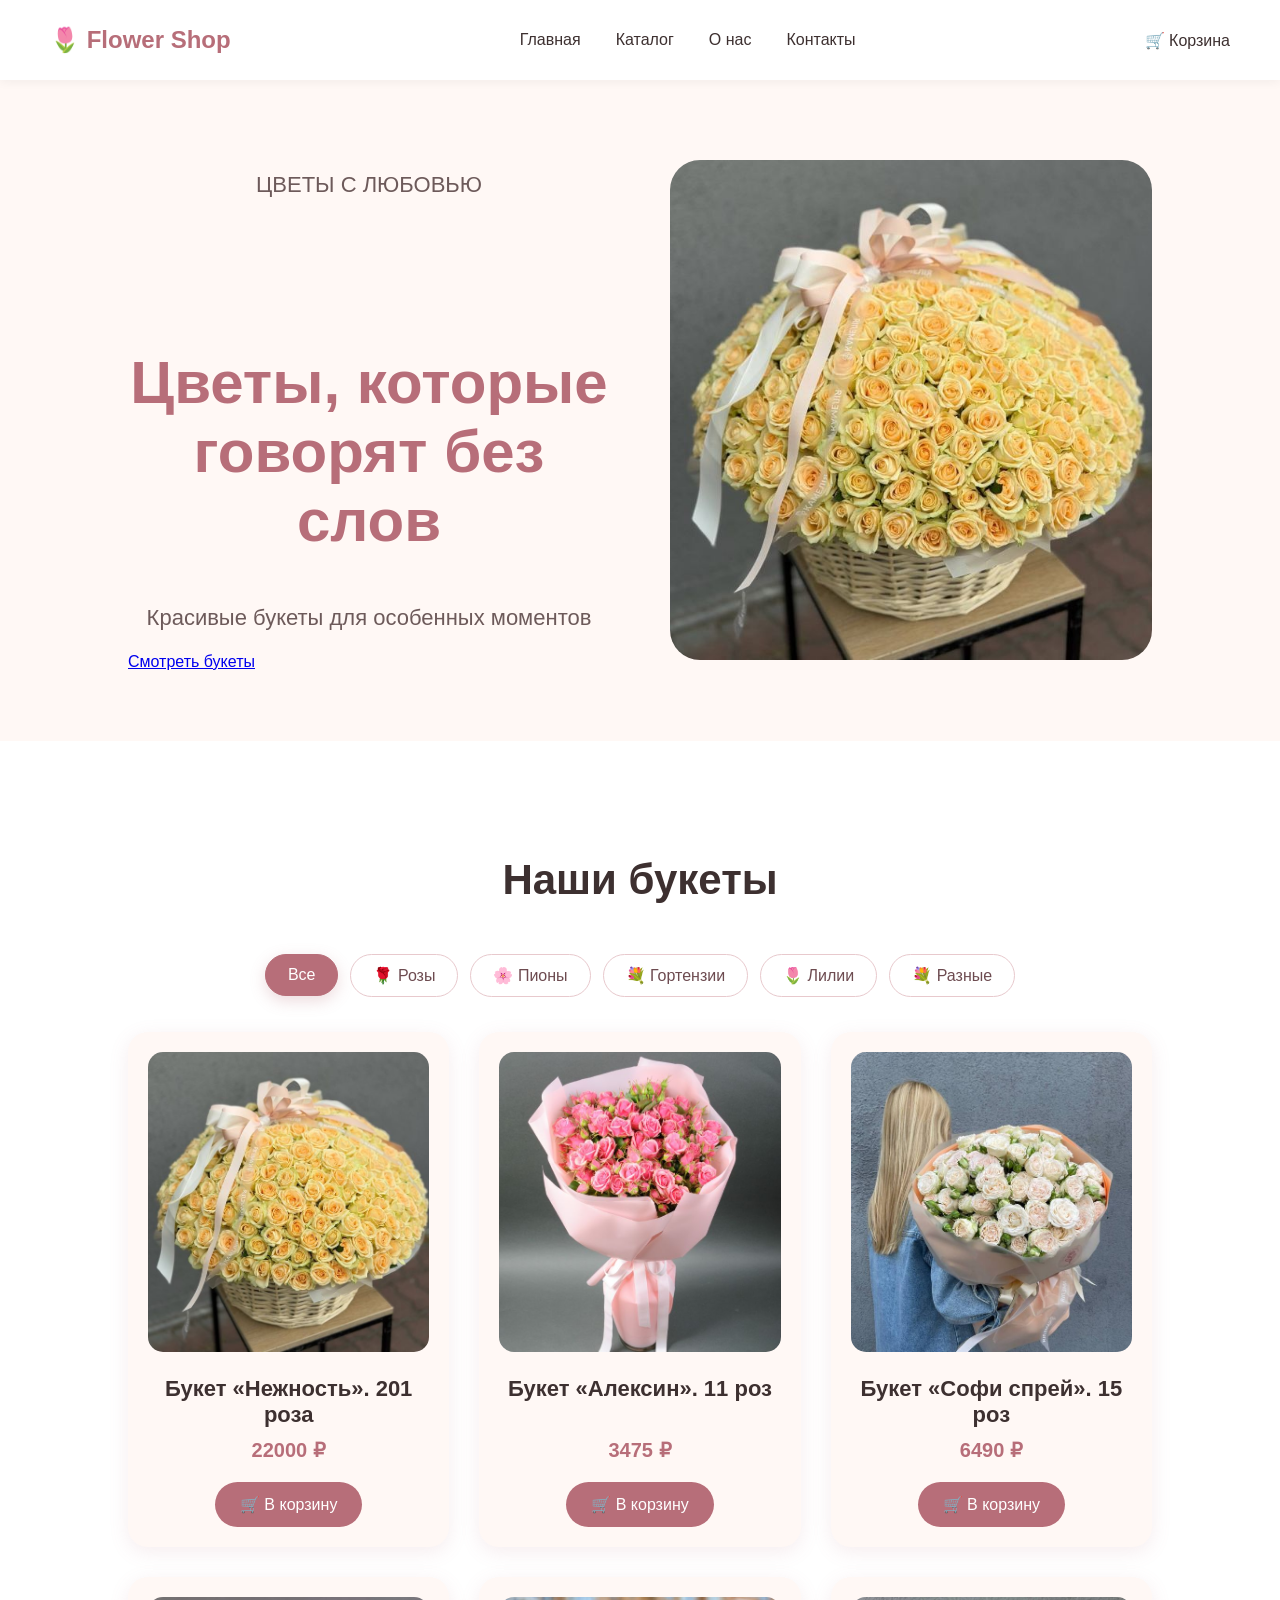
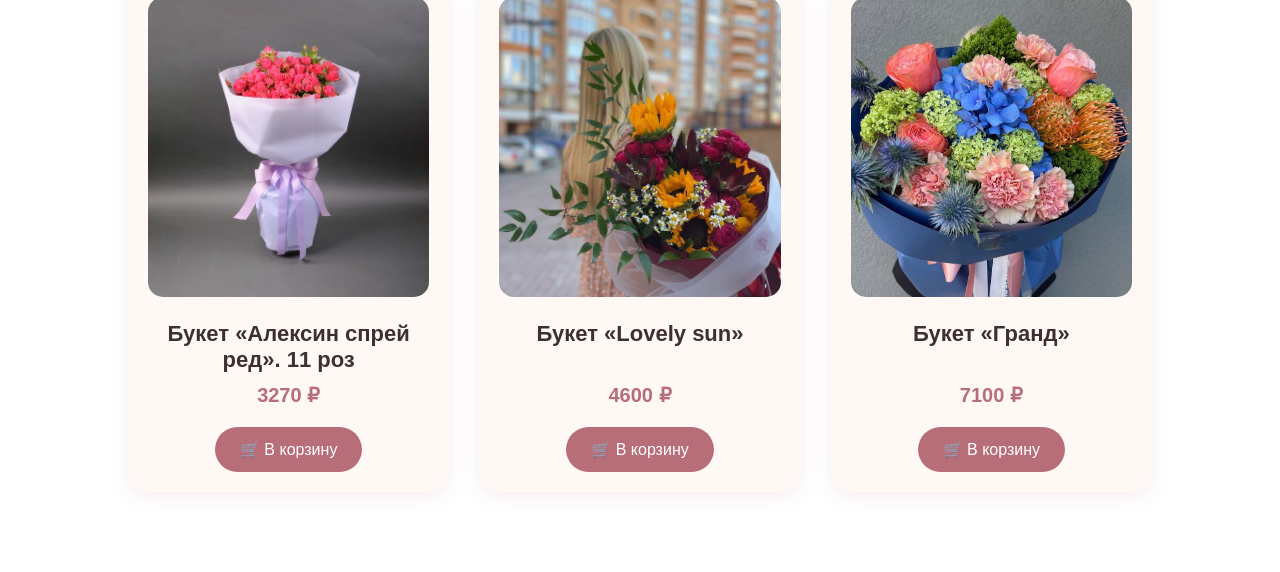
==== index.html @ 67a389d6 "Перший коміт Flower Shop" ====
<!DOCTYPE html>
<html lang="ru">

<head>
    <meta charset="UTF-8">
    <meta name="viewport" content="width=device-width, initial-scale=1.0">
    <title>Flower Shop</title>
    <link rel="stylesheet" href="style.css">
</head>

<body>

    <header class="header">

        <div class="logo">🌷 Flower Shop</div>

        <nav class="nav">
            <a href="#">Главная</a>
            <a href="#">Каталог</a>
            <a href="#">О нас</a>
            <a href="#">Контакты</a>
        </nav>

        <a href="cart.html" class="cart">🛒 Корзина</a>

    </header>


    <main>

        <section class="hero">

            <div class="hero-content">

                <p class="hero-small">
                    ЦВЕТЫ С ЛЮБОВЬЮ
                </p>

                <h1>
                    Цветы, которые<br>
                    говорят без слов
                </h1>

                <p class="hero-text">
                    Красивые букеты для особенных моментов
                </p>

                <a href="#" class="hero-button">
                    Смотреть букеты
                </a>

            </div>

            <div class="hero-image">
                <img src="201rose.jpg" alt="Букет роз">
            </div>

        </section>


        <section class="products">

            <h2>Наши букеты</h2>
            
            <div class="category-buttons">

    <button class="category-button active" data-category="all">
        Все
    </button>

    <button class="category-button" data-category="roses">
        🌹 Розы
    </button>

    <button class="category-button" data-category="peonies">
        🌸 Пионы
    </button>

    <button class="category-button" data-category="hydrangeas">
        💐 Гортензии
    </button>

    <button class="category-button" data-category="lilies">
        🌷 Лилии
    </button>

    <button class="category-button" data-category="different">
        💐 Разные
    </button>

</div>

            <div class="products-grid">

                <div class="product-card" data-category="roses">

                    <img src="201rose.jpg" alt="Букет Нежность, 201 роза">

                    <h3>Букет «Нежность». 201 роза</h3>

                    <p class="product-price">22000 ₽</p>

                    <button
                        class="add-to-cart"
                        data-name="Букет «Нежность». 201 роза"
                        data-price="22000"
                        data-image="201rose.jpg">
                        🛒 В корзину
                    </button>

                </div>


                <div class="product-card" data-category="roses">

                    <img src="11rose.jpg" alt="Алексин">

                    <h3>Букет «Алексин». 11 роз</h3>

                    <p class="product-price">3475 ₽</p>

                    <button
                        class="add-to-cart"
                        data-name="Букет «Алексин». 11 роз"
                        data-price="3475"
                        data-image="11rose.jpg">
                        🛒 В корзину
                    </button>

                </div>


               <div class="product-card" data-category="roses">

                    <img src="rose15.jpg" alt="Софи спрей, 15 роз">

                    <h3>Букет «Софи спрей». 15 роз</h3>

                    <p class="product-price">6490 ₽</p>

                    <button
                        class="add-to-cart"
                        data-name="Букет «Софи спрей». 15 роз"
                        data-price="6490"
                        data-image="rose15.jpg">
                        🛒 В корзину
                    </button>

                </div>


                <div class="product-card" data-category="roses">

                    <img src="red11rose.webp" alt="Алексин спрей ред">

                    <h3>Букет «Алексин спрей ред». 11 роз</h3>

                    <p class="product-price">3270 ₽</p>

                    <button
                        class="add-to-cart"
                        data-name="Букет «Алексин спрей ред». 11 роз"
                        data-price="3270"
                        data-image="red11rose.webp">
                        🛒 В корзину
                    </button>

                </div>


                <div class="product-card" data-category="different">

                    <img src="sun.jpg" alt="Lovely sun">

                    <h3>Букет «Lovely sun»</h3>

                    <p class="product-price">4600 ₽</p>

                    <button
                        class="add-to-cart"
                        data-name="Букет «Lovely sun»"
                        data-price="4600"
                        data-image="sun.jpg">
                        🛒 В корзину
                    </button>

                </div>


                <div class="product-card" data-category="different">

                    <img src="grand.jpg" alt="Букет Гранд">

                    <h3>Букет «Гранд»</h3>

                    <p class="product-price">7100 ₽</p>

                    <button
                        class="add-to-cart"
                        data-name="Букет «Гранд»"
                        data-price="7100"
                        data-image="grand.jpg">
                        🛒 В корзину
                    </button>

                </div>

            </div>

        </section>

    </main>


    <script src="script.js"></script>

</body>

</html>
---- style.css ----
body {
    margin: 0;
    font-family: Arial, sans-serif;
    background-color: #fff8f5;
    color: #3d3030;
}

/* =========================
   ЗАГОЛОВКИ
   ========================= */

h1 {
    font-size: 60px;
    text-align: center;
    margin-top: 150px;
    color: #b76e79;
}

p {
    text-align: center;
    font-size: 22px;
    color: #6d5a5a;
}


/* =========================
   ШАПКА
   ========================= */

.header {
    height: 80px;
    display: flex;
    align-items: center;
    justify-content: space-between;
    padding: 0 50px;
    background-color: white;
    box-shadow: 0 2px 10px rgba(0, 0, 0, 0.05);
}

.logo {
    font-size: 24px;
    font-weight: bold;
    color: #b76e79;
}

.nav {
    display: flex;
    gap: 35px;
}

.nav a {
    text-decoration: none;
    color: #3d3030;
    font-size: 16px;
    transition: color 0.3s ease;
}

.nav a:hover {
    color: #b76e79;
}

.cart {
    text-decoration: none;
    color: #3d3030;
    font-size: 16px;
    transition: color 0.3s ease;
}

.cart:hover {
    color: #b76e79;
}


/* =========================
   ГОЛОВНИЙ БЛОК
   ========================= */

.hero {
    display: flex;
    align-items: center;
    justify-content: space-between;
    gap: 60px;
    padding: 70px 10%;
    min-height: 520px;
}

.hero-content {
    flex: 1;
}

.hero-image {
    flex: 1;
    display: flex;
    justify-content: center;
}

.hero-image img {
    width: 100%;
    max-width: 500px;
    height: 500px;
    object-fit: cover;
    border-radius: 30px;
}


/* =========================
   КАТАЛОГ
   ========================= */

.products {
    padding: 80px 10%;
    background-color: white;
    text-align: center;
}

.products h2 {
    font-size: 42px;
    margin-bottom: 50px;
    color: #3d3030;
}


/* Сітка товарів */

.products-grid {
    display: grid;
    grid-template-columns: repeat(3, 1fr);
    gap: 30px;
}


/* =========================
   КАРТКА ТОВАРУ
   ========================= */

.product-card {
    width: 100%;
    background-color: #fff8f5;
    border-radius: 20px;
    padding: 20px;
    box-sizing: border-box;

    /* Тінь */
    box-shadow: 0 5px 20px rgba(183, 110, 121, 0.12);

    /* Плавна анімація */
    transition:
        transform 0.3s ease,
        box-shadow 0.3s ease;
}


/* Картка при наведенні */

.product-card:hover {
    transform: translateY(-8px);
    box-shadow: 0 12px 30px rgba(183, 110, 121, 0.22);
}


/* Фото */

.product-card img {
    width: 100%;
    height: 300px;
    object-fit: cover;
    border-radius: 15px;

    transition: transform 0.3s ease;
}


/* Легке збільшення фото */

.product-card:hover img {
    transform: scale(1.02);
}


/* Назва */

.product-card h3 {
    font-size: 22px;
    margin: 20px 0 10px;
    color: #3d3030;
    min-height: 52px;
}


/* Ціна */

.product-card .product-price {
    font-size: 20px;
    font-weight: bold;
    color: #b76e79;
    margin: 0 0 20px;
}


/* =========================
   КНОПКА "В КОРЗИНУ"
   ========================= */

.product-card button {
    border: none;
    padding: 13px 25px;

    background-color: #b76e79;
    color: white;

    border-radius: 25px;

    font-size: 16px;
    cursor: pointer;

    display: inline-flex;
    align-items: center;
    justify-content: center;
    gap: 8px;

    transition:
        background-color 0.3s ease,
        transform 0.2s ease,
        box-shadow 0.3s ease;
}


/* Наведення на кнопку */

.product-card button:hover {
    background-color: #a45d68;
    transform: scale(1.04);
    box-shadow: 0 5px 15px rgba(183, 110, 121, 0.3);
}


/* Натискання */

.product-card button:active {
    transform: scale(0.97);
}


/* =========================
   АДАПТАЦІЯ ДЛЯ ПЛАНШЕТА
   ========================= */

@media (max-width: 768px) {

    /* Шапка */

    .header {
        flex-direction: column;
        gap: 15px;
        padding: 15px 20px;
        height: auto;
    }

    .nav {
        flex-wrap: wrap;
        justify-content: center;
        gap: 15px;
    }


    /* Головний блок */

    .hero {
        flex-direction: column;
        text-align: center;
        padding: 40px 20px;
    }

    .hero-content {
        width: 100%;
    }

    .hero-image {
        width: 100%;
        margin-top: 25px;
    }

    .hero-image img {
        max-width: 100%;
        height: auto;
    }


    /* Каталог */

    .products {
        padding: 40px 20px;
    }

    .products-grid {
        grid-template-columns: repeat(2, 1fr);
        gap: 20px;
    }


    /* Картки */

    .product-card {
        width: 100%;
    }

    .product-card img {
        width: 100%;
        height: 260px;
    }

    .product-card h3 {
        font-size: 19px;
    }

}


/* =========================
   АДАПТАЦІЯ ДЛЯ ТЕЛЕФОНА
   ========================= */

@media (max-width: 500px) {

    /* Шапка */

    .header {
        padding: 15px;
    }

    .logo {
        font-size: 22px;
    }

    .nav {
        gap: 10px;
    }

    .nav a {
        font-size: 14px;
    }

    .cart {
        font-size: 15px;
    }


    /* Головний заголовок */

    .hero h1 {
        font-size: 32px;
        line-height: 1.2;
        margin-top: 30px;
    }

    .hero-text {
        font-size: 16px;
    }


    /* Каталог */

    .products {
        padding: 40px 15px;
    }

    .products h2 {
        font-size: 28px;
        text-align: center;
        margin-bottom: 30px;
    }


    /* Одна картка в ряд */

    .products-grid {
        grid-template-columns: 1fr;
        gap: 25px;
    }


    /* Картка */

    .product-card {
        max-width: 400px;
        margin: 0 auto;
        padding: 15px;
    }

    .product-card img {
        height: 300px;
    }

    .product-card h3 {
        font-size: 20px;
        min-height: auto;
    }

    .product-card .product-price {
        font-size: 19px;
    }


    /* Кнопка */

    .product-card button {
        width: 100%;
    }

}
/* КОШИК */

.cart-page {
    max-width: 900px;
    margin: 50px auto;
    padding: 0 20px;
}

.cart-page h1 {
    text-align: center;
    margin-bottom: 35px;
    color: #3d3030;
}

#cart-items {
    display: flex;
    flex-direction: column;
    gap: 20px;
}

.cart-item {
    width: 100%;
    max-width: 750px;
    margin: 0 auto;
    display: flex;
    align-items: center;
    gap: 25px;
    padding: 20px;
    background: white;
    border-radius: 20px;
    box-shadow: 0 8px 25px rgba(80, 40, 40, 0.10);
}

.cart-item-image {
    width: 130px;
    height: 130px;
    object-fit: cover;
    border-radius: 16px;
    flex-shrink: 0;
}

.cart-item-info {
    flex: 1;
}

.cart-item-info h3 {
    margin: 0 0 10px;
    font-size: 20px;
    color: #3d3030;
}

.cart-item-info p {
    margin: 0;
    font-size: 18px;
    font-weight: bold;
    color: #b76e79;
}

.delete-button {
    border: none;
    background: #fff0f0;
    width: 45px;
    height: 45px;
    border-radius: 50%;
    cursor: pointer;
    font-size: 20px;
    transition: 0.2s;
}

.delete-button:hover {
    transform: scale(1.1);
    background: #ffe0e0;
}

.cart-summary {
    max-width: 750px;
    margin: 30px auto 0;
    padding: 25px;
    background: white;
    border-radius: 20px;
    box-shadow: 0 8px 25px rgba(80, 40, 40, 0.10);
    text-align: center;
}

.cart-total {
    font-size: 24px;
    font-weight: bold;
    color: #3d3030;
    margin-bottom: 20px;
}

.checkout-button {
    border: none;
    background: #b76e79;
    color: white;
    padding: 14px 35px;
    border-radius: 12px;
    font-size: 17px;
    cursor: pointer;
    transition: 0.2s;
}

.checkout-button:hover {
    transform: translateY(-2px);
    background: #a45d68;
}


/* МОБІЛЬНА ВЕРСІЯ */

@media (max-width: 600px) {

    .cart-page {
        margin-top: 30px;
    }

    .cart-item {
        gap: 15px;
        padding: 15px;
    }

    .cart-item-image {
        width: 90px;
        height: 90px;
    }

    .cart-item-info h3 {
        font-size: 16px;
    }

    .cart-item-info p {
        font-size: 16px;
    }

    .delete-button {
        width: 38px;
        height: 38px;
        font-size: 17px;
    }

}
/* =========================
   КОРЗИНА
========================= */

.cart-page {
    max-width: 850px;
    margin: 60px auto;
    padding: 0 20px;
}

.cart-page h1 {
    text-align: center;
    font-size: 36px;
    margin-bottom: 40px;
    color: #3d3030;
}


/* ТОВАРИ В КОШИКУ */

#cart-items {
    display: flex;
    flex-direction: column;
    gap: 20px;
}


/* КАРТКА ТОВАРУ */

.cart-item {
    width: 100%;
    box-sizing: border-box;

    display: flex;
    align-items: center;

    gap: 25px;

    padding: 20px;

    background: #ffffff;

    border-radius: 20px;

    box-shadow: 0 8px 25px rgba(80, 40, 40, 0.10);

    transition: 0.2s;
}

.cart-item:hover {
    transform: translateY(-3px);
    box-shadow: 0 12px 30px rgba(80, 40, 40, 0.14);
}


/* ФОТО */

.cart-item-image {
    width: 130px;
    height: 130px;

    object-fit: cover;

    border-radius: 16px;

    flex-shrink: 0;
}


/* ІНФОРМАЦІЯ */

.cart-item-info {
    flex: 1;
}

.cart-item-info h3 {
    margin: 0 0 12px;

    font-size: 20px;
    line-height: 1.3;

    color: #3d3030;
}

.cart-item-info p {
    margin: 0;

    font-size: 19px;
    font-weight: bold;

    color: #b76e79;
}


/* КНОПКА ВИДАЛЕННЯ */

.delete-button {
    width: 45px;
    height: 45px;

    border: none;

    border-radius: 50%;

    background: #fff0f0;

    font-size: 19px;

    cursor: pointer;

    flex-shrink: 0;

    transition: 0.2s;
}

.delete-button:hover {
    background: #ffe0e0;
    transform: scale(1.1);
}


/* ПІДСУМОК */

.cart-summary {
    width: 100%;
    box-sizing: border-box;

    margin-top: 30px;

    padding: 25px;

    background: #ffffff;

    border-radius: 20px;

    box-shadow: 0 8px 25px rgba(80, 40, 40, 0.10);

    text-align: center;
}


/* ЗАГАЛЬНА СУМА */

.cart-total {
    font-size: 25px;

    font-weight: bold;

    color: #3d3030;

    margin-bottom: 20px;
}

#cart-total {
    color: #b76e79;
}


/* ОФОРМИТИ ЗАМОВЛЕННЯ */

.checkout-button {
    border: none;

    padding: 14px 35px;

    border-radius: 12px;

    background: #b76e79;

    color: white;

    font-size: 17px;

    cursor: pointer;

    transition: 0.2s;
}

.checkout-button:hover {
    background: #a45d68;

    transform: translateY(-2px);
}


/* =========================
   МОБІЛЬНА ВЕРСІЯ
========================= */

@media (max-width: 600px) {

    .cart-page {
        margin-top: 35px;
    }

    .cart-page h1 {
        font-size: 30px;
        margin-bottom: 30px;
    }

    .cart-item {
        gap: 15px;
        padding: 15px;
    }

    .cart-item-image {
        width: 90px;
        height: 90px;
    }

    .cart-item-info h3 {
        font-size: 16px;
    }

    .cart-item-info p {
        font-size: 16px;
    }

    .delete-button {
        width: 38px;
        height: 38px;
        font-size: 16px;
    }

    .cart-total {
        font-size: 21px;
    }

    .checkout-button {
        width: 100%;
    }

}

/* КАТЕГОРІЇ */

.category-buttons {
    display: flex;
    justify-content: center;
    align-items: center;
    flex-wrap: wrap;

    gap: 12px;

    margin: 25px auto 35px;
}

.category-button {
    border: 1px solid #e8c9cd;

    background: white;

    color: #6d4b50;

    padding: 11px 22px;

    border-radius: 30px;

    font-size: 16px;

    cursor: pointer;

    transition: 0.2s;
}

.category-button:hover {
    background: #fff0f2;

    transform: translateY(-2px);
}

.category-button.active {
    background: #b76e79;

    color: white;

    border-color: #b76e79;

    box-shadow: 0 5px 15px rgba(183, 110, 121, 0.25);
}


/* МОБІЛЬНА ВЕРСІЯ */

@media (max-width: 600px) {

    .category-buttons {
        justify-content: flex-start;

        flex-wrap: nowrap;

        overflow-x: auto;

        padding: 5px 2px 12px;

        margin-bottom: 25px;
    }

    .category-button {
        flex-shrink: 0;

        font-size: 14px;

        padding: 9px 17px;
    }

}

.checkout-page {
    max-width: 850px;
    margin: 60px auto;
    padding: 0 20px;
}

.checkout-page h1 {
    text-align: center;
    font-size: 36px;
    color: #3d3030;
    margin-bottom: 40px;
}

.checkout-form {
    background: #ffffff;
    padding: 35px;
    border-radius: 25px;
    box-shadow: 0 8px 30px rgba(80, 40, 40, 0.10);
}

.form-group {
    margin-bottom: 22px;
}

.form-group > label {
    display: block;
    margin-bottom: 8px;
    font-size: 16px;
    font-weight: 600;
    color: #3d3030;
}

.form-group input,
.form-group select {
    width: 100%;
    box-sizing: border-box;
    padding: 14px 16px;
    border: 1px solid #e8c9cd;
    border-radius: 12px;
    background: #fffafa;
    font-size: 16px;
    color: #3d3030;
    outline: none;
    transition: 0.2s;
}

.form-group input:focus,
.form-group select:focus {
    border-color: #b76e79;
    box-shadow: 0 0 0 3px rgba(183, 110, 121, 0.10);
}

.delivery-option {
    padding: 14px 16px;
    background: #fffafa;
    border: 1px solid #e8c9cd;
    border-radius: 12px;
}

.delivery-option label {
    display: flex;
    align-items: center;
    gap: 10px;
    cursor: pointer;
    color: #3d3030;
}

.delivery-option input {
    accent-color: #b76e79;
}

.checkout-order {
    margin-top: 35px;
    padding: 25px;
    background: #fff8f5;
    border-radius: 18px;
}

.checkout-order h2 {
    margin: 0 0 20px;
    color: #3d3030;
}

#checkout-items {
    display: flex;
    flex-direction: column;
    gap: 15px;
}

.checkout-item {
    display: flex;
    align-items: center;
    gap: 15px;
    padding: 12px;
    background: white;
    border-radius: 14px;
}

.checkout-item-image {
    width: 70px;
    height: 70px;
    object-fit: cover;
    border-radius: 10px;
    flex-shrink: 0;
}

.checkout-item-info {
    flex: 1;
}

.checkout-item-info h3 {
    margin: 0 0 5px;
    font-size: 16px;
    color: #3d3030;
}

.checkout-item-info p {
    margin: 0;
    color: #b76e79;
    font-weight: bold;
}

.checkout-total {
    margin-top: 20px;
    padding-top: 20px;
    border-top: 1px solid #e8c9cd;
    text-align: right;
    font-size: 23px;
    font-weight: bold;
    color: #3d3030;
}

#checkout-total {
    color: #b76e79;
}

.checkout-submit {
    display: block;
    width: 100%;
    margin-top: 30px;
    padding: 16px;
    border: none;
    border-radius: 14px;
    background: #b76e79;
    color: white;
    font-size: 18px;
    font-weight: 600;
    cursor: pointer;
    transition: 0.2s;
}

.checkout-submit:hover {
    background: #a45d68;
    transform: translateY(-2px);
}

.checkout-message {
    display: none;
    margin-top: 20px;
    padding: 18px;
    border-radius: 14px;
    background: #f3fff5;
    color: #3d6b48;
    text-align: center;
    font-size: 17px;
    line-height: 1.5;
}

@media (max-width: 600px) {

    .checkout-page {
        margin-top: 35px;
        padding: 0 15px;
    }

    .checkout-page h1 {
        font-size: 30px;
        margin-bottom: 25px;
    }

    .checkout-form {
        padding: 20px;
        border-radius: 20px;
    }

    .checkout-order {
        padding: 18px;
    }

    .checkout-total {
        font-size: 20px;
    }

}
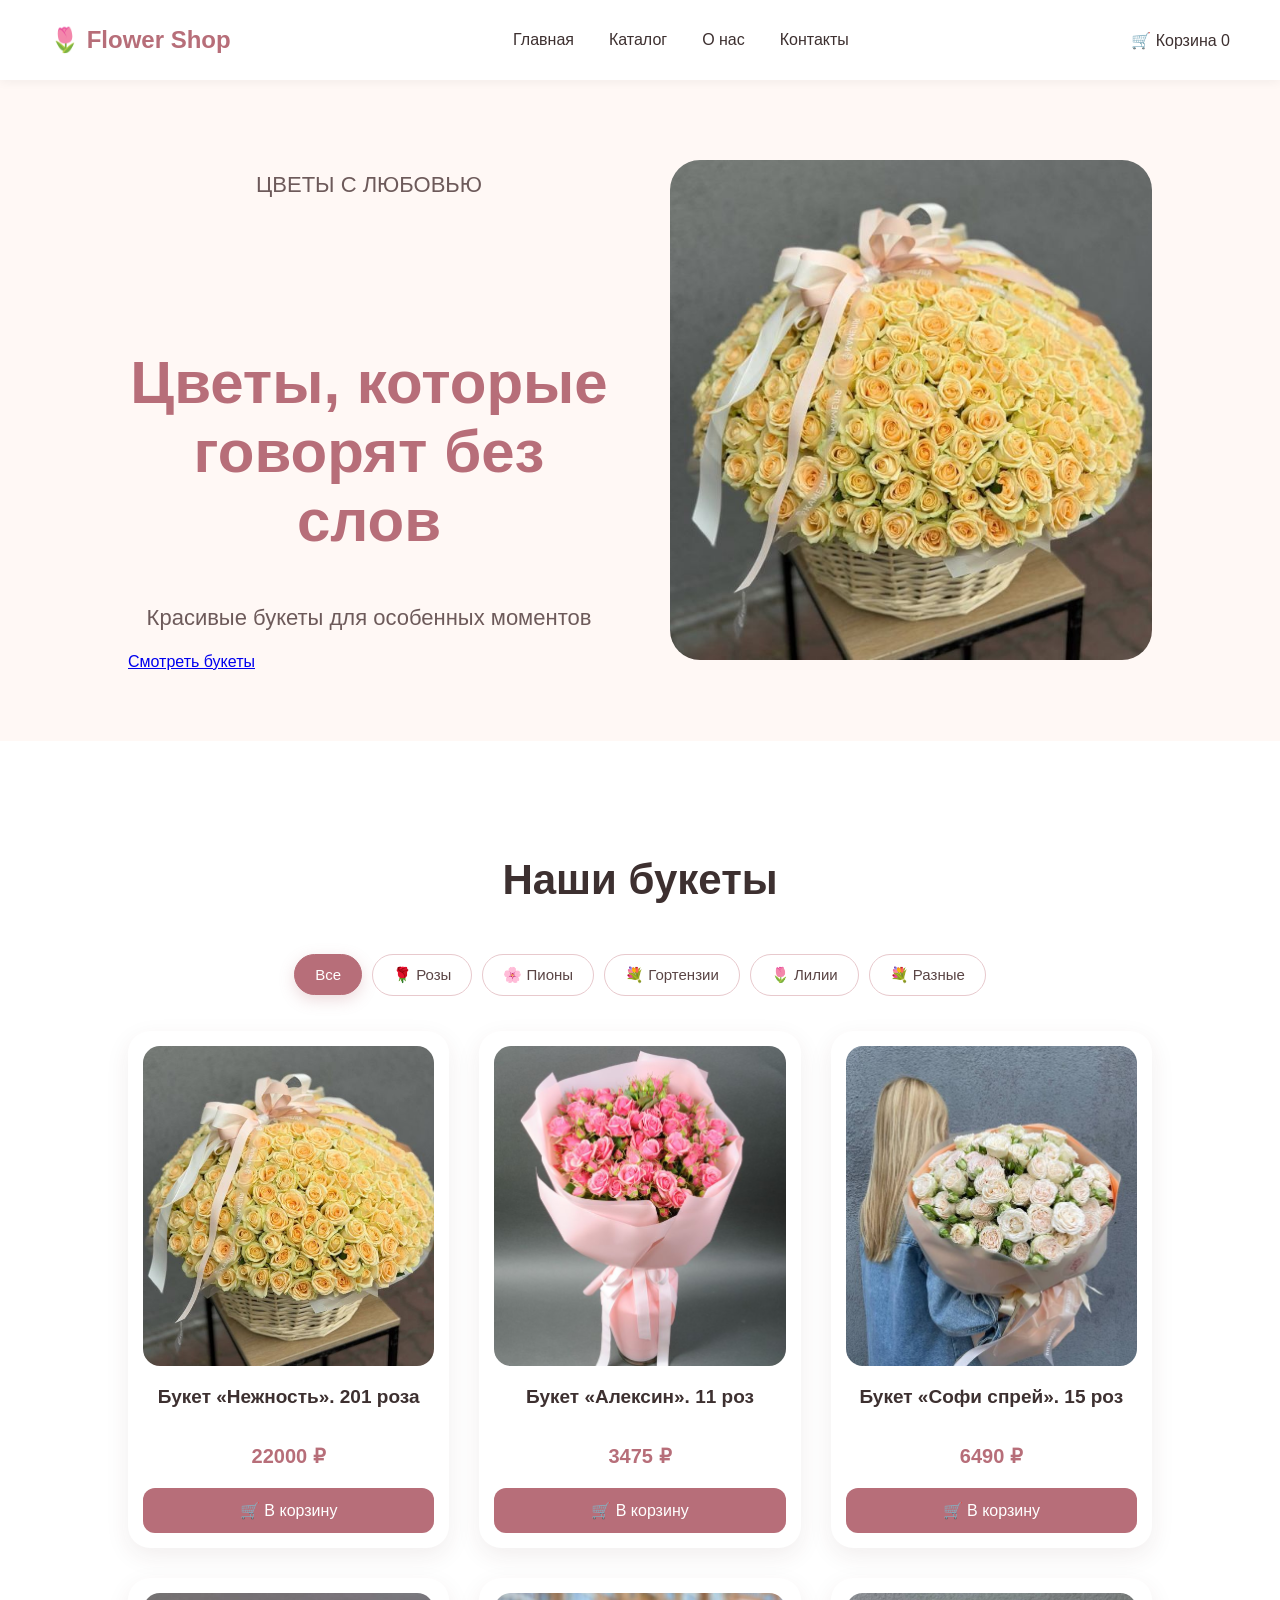
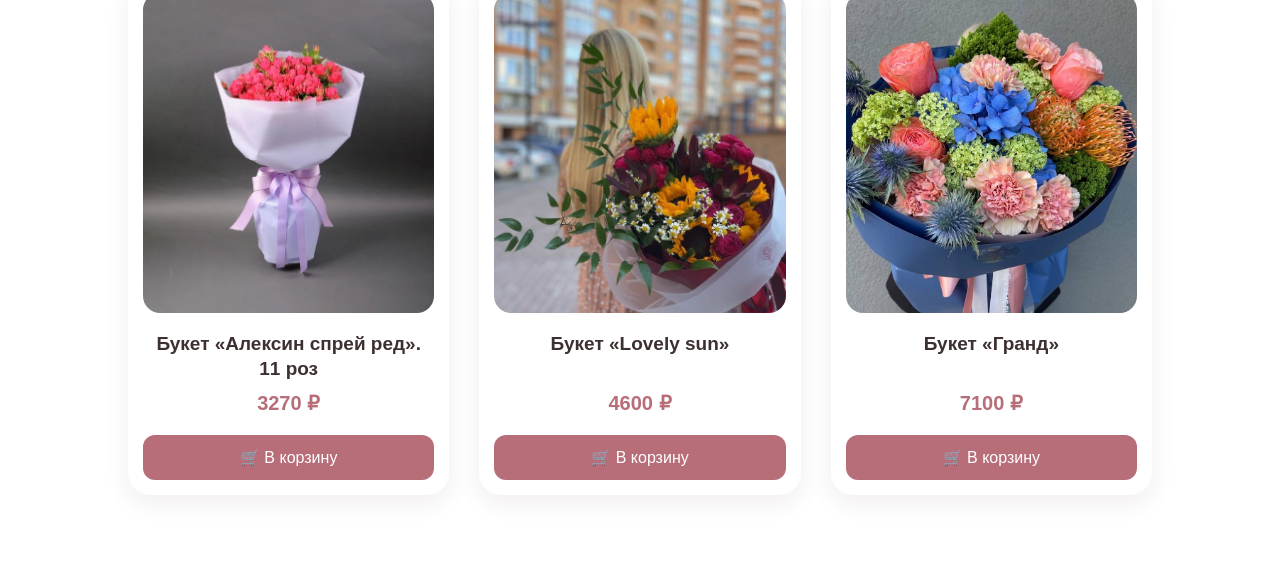
==== commit 7981d4ff: "Оновлено сайт і корзину" ====
--- a/index.html
+++ b/index.html
@@ -2,218 +2,415 @@
 <html lang="ru">
 
 <head>
+
     <meta charset="UTF-8">
+
     <meta name="viewport" content="width=device-width, initial-scale=1.0">
+
     <title>Flower Shop</title>
+
     <link rel="stylesheet" href="style.css">
+
 </head>
 
+
 <body>
 
+
     <header class="header">
 
-        <div class="logo">🌷 Flower Shop</div>
+        <div class="logo">
+            🌷 Flower Shop
+        </div>
+
 
         <nav class="nav">
-            <a href="#">Главная</a>
-            <a href="#">Каталог</a>
-            <a href="#">О нас</a>
-            <a href="#">Контакты</a>
+
+            <a href="#">
+                Главная
+            </a>
+
+            <a href="#products">
+                Каталог
+            </a>
+
+            <a href="#">
+                О нас
+            </a>
+
+            <a href="#">
+                Контакты
+            </a>
+
         </nav>
 
-        <a href="cart.html" class="cart">🛒 Корзина</a>
+
+       <a href="cart.html" class="cart">
+    🛒 Корзина <span id="cart-count">0</span>
+</a>
 
     </header>
 
 
+
     <main>
 
+
+        <!-- ГЛАВНЫЙ БЛОК -->
+
         <section class="hero">
 
+
             <div class="hero-content">
+
 
                 <p class="hero-small">
                     ЦВЕТЫ С ЛЮБОВЬЮ
                 </p>
+
 
                 <h1>
                     Цветы, которые<br>
                     говорят без слов
                 </h1>
 
+
                 <p class="hero-text">
                     Красивые букеты для особенных моментов
                 </p>
 
-                <a href="#" class="hero-button">
+
+                <a href="#products" class="hero-button">
                     Смотреть букеты
                 </a>
 
+
             </div>
 
+
             <div class="hero-image">
-                <img src="201rose.jpg" alt="Букет роз">
+
+                <img
+                    src="201rose.jpg"
+                    alt="Букет роз"
+                >
+
             </div>
 
+
         </section>
 
 
-        <section class="products">
-
-            <h2>Наши букеты</h2>
-            
+
+        <!-- КАТАЛОГ -->
+
+        <section class="products" id="products">
+
+
+            <h2>
+                Наши букеты
+            </h2>
+
+
+            <!-- КАТЕГОРИИ -->
+
             <div class="category-buttons">
 
-    <button class="category-button active" data-category="all">
-        Все
-    </button>
-
-    <button class="category-button" data-category="roses">
-        🌹 Розы
-    </button>
-
-    <button class="category-button" data-category="peonies">
-        🌸 Пионы
-    </button>
-
-    <button class="category-button" data-category="hydrangeas">
-        💐 Гортензии
-    </button>
-
-    <button class="category-button" data-category="lilies">
-        🌷 Лилии
-    </button>
-
-    <button class="category-button" data-category="different">
-        💐 Разные
-    </button>
-
-</div>
+
+                <button
+                    class="category-button active"
+                    data-category="all"
+                >
+                    Все
+                </button>
+
+
+                <button
+                    class="category-button"
+                    data-category="roses"
+                >
+                    🌹 Розы
+                </button>
+
+
+                <button
+                    class="category-button"
+                    data-category="peonies"
+                >
+                    🌸 Пионы
+                </button>
+
+
+                <button
+                    class="category-button"
+                    data-category="hydrangeas"
+                >
+                    💐 Гортензии
+                </button>
+
+
+                <button
+                    class="category-button"
+                    data-category="lilies"
+                >
+                    🌷 Лилии
+                </button>
+
+
+                <button
+                    class="category-button"
+                    data-category="different"
+                >
+                    💐 Разные
+                </button>
+
+
+            </div>
+
+
+
+            <!-- ТОВАРЫ -->
 
             <div class="products-grid">
 
-                <div class="product-card" data-category="roses">
-
-                    <img src="201rose.jpg" alt="Букет Нежность, 201 роза">
-
-                    <h3>Букет «Нежность». 201 роза</h3>
-
-                    <p class="product-price">22000 ₽</p>
+
+                <!-- БУКЕТ 1 -->
+
+                <div
+                    class="product-card"
+                    data-category="roses"
+                >
+
+                    <img
+                        src="201rose.jpg"
+                        alt="Букет Нежность, 201 роза"
+                    >
+
+
+                    <h3>
+                        Букет «Нежность». 201 роза
+                    </h3>
+
+
+                    <p class="product-price">
+                        22000 ₽
+                    </p>
+
 
                     <button
                         class="add-to-cart"
                         data-name="Букет «Нежность». 201 роза"
                         data-price="22000"
-                        data-image="201rose.jpg">
-                        🛒 В корзину
-                    </button>
-
-                </div>
-
-
-                <div class="product-card" data-category="roses">
-
-                    <img src="11rose.jpg" alt="Алексин">
-
-                    <h3>Букет «Алексин». 11 роз</h3>
-
-                    <p class="product-price">3475 ₽</p>
+                        data-image="201rose.jpg"
+                    >
+                        🛒 В корзину
+                    </button>
+
+
+                </div>
+
+
+
+                <!-- БУКЕТ 2 -->
+
+                <div
+                    class="product-card"
+                    data-category="roses"
+                >
+
+                    <img
+                        src="11rose.jpg"
+                        alt="Алексин"
+                    >
+
+
+                    <h3>
+                        Букет «Алексин». 11 роз
+                    </h3>
+
+
+                    <p class="product-price">
+                        3475 ₽
+                    </p>
+
 
                     <button
                         class="add-to-cart"
                         data-name="Букет «Алексин». 11 роз"
                         data-price="3475"
-                        data-image="11rose.jpg">
-                        🛒 В корзину
-                    </button>
-
-                </div>
-
-
-               <div class="product-card" data-category="roses">
-
-                    <img src="rose15.jpg" alt="Софи спрей, 15 роз">
-
-                    <h3>Букет «Софи спрей». 15 роз</h3>
-
-                    <p class="product-price">6490 ₽</p>
+                        data-image="11rose.jpg"
+                    >
+                        🛒 В корзину
+                    </button>
+
+
+                </div>
+
+
+
+                <!-- БУКЕТ 3 -->
+
+                <div
+                    class="product-card"
+                    data-category="roses"
+                >
+
+                    <img
+                        src="rose15.jpg"
+                        alt="Софи спрей, 15 роз"
+                    >
+
+
+                    <h3>
+                        Букет «Софи спрей». 15 роз
+                    </h3>
+
+
+                    <p class="product-price">
+                        6490 ₽
+                    </p>
+
 
                     <button
                         class="add-to-cart"
                         data-name="Букет «Софи спрей». 15 роз"
                         data-price="6490"
-                        data-image="rose15.jpg">
-                        🛒 В корзину
-                    </button>
-
-                </div>
-
-
-                <div class="product-card" data-category="roses">
-
-                    <img src="red11rose.webp" alt="Алексин спрей ред">
-
-                    <h3>Букет «Алексин спрей ред». 11 роз</h3>
-
-                    <p class="product-price">3270 ₽</p>
+                        data-image="rose15.jpg"
+                    >
+                        🛒 В корзину
+                    </button>
+
+
+                </div>
+
+
+
+                <!-- БУКЕТ 4 -->
+
+                <div
+                    class="product-card"
+                    data-category="roses"
+                >
+
+                    <img
+                        src="red11rose.webp"
+                        alt="Алексин спрей ред"
+                    >
+
+
+                    <h3>
+                        Букет «Алексин спрей ред». 11 роз
+                    </h3>
+
+
+                    <p class="product-price">
+                        3270 ₽
+                    </p>
+
 
                     <button
                         class="add-to-cart"
                         data-name="Букет «Алексин спрей ред». 11 роз"
                         data-price="3270"
-                        data-image="red11rose.webp">
-                        🛒 В корзину
-                    </button>
-
-                </div>
-
-
-                <div class="product-card" data-category="different">
-
-                    <img src="sun.jpg" alt="Lovely sun">
-
-                    <h3>Букет «Lovely sun»</h3>
-
-                    <p class="product-price">4600 ₽</p>
+                        data-image="red11rose.webp"
+                    >
+                        🛒 В корзину
+                    </button>
+
+
+                </div>
+
+
+
+                <!-- БУКЕТ 5 -->
+
+                <div
+                    class="product-card"
+                    data-category="different"
+                >
+
+                    <img
+                        src="sun.jpg"
+                        alt="Lovely sun"
+                    >
+
+
+                    <h3>
+                        Букет «Lovely sun»
+                    </h3>
+
+
+                    <p class="product-price">
+                        4600 ₽
+                    </p>
+
 
                     <button
                         class="add-to-cart"
                         data-name="Букет «Lovely sun»"
                         data-price="4600"
-                        data-image="sun.jpg">
-                        🛒 В корзину
-                    </button>
-
-                </div>
-
-
-                <div class="product-card" data-category="different">
-
-                    <img src="grand.jpg" alt="Букет Гранд">
-
-                    <h3>Букет «Гранд»</h3>
-
-                    <p class="product-price">7100 ₽</p>
+                        data-image="sun.jpg"
+                    >
+                        🛒 В корзину
+                    </button>
+
+
+                </div>
+
+
+
+                <!-- БУКЕТ 6 -->
+
+                <div
+                    class="product-card"
+                    data-category="different"
+                >
+
+                    <img
+                        src="grand.jpg"
+                        alt="Букет Гранд"
+                    >
+
+
+                    <h3>
+                        Букет «Гранд»
+                    </h3>
+
+
+                    <p class="product-price">
+                        7100 ₽
+                    </p>
+
 
                     <button
                         class="add-to-cart"
                         data-name="Букет «Гранд»"
                         data-price="7100"
-                        data-image="grand.jpg">
-                        🛒 В корзину
-                    </button>
-
-                </div>
+                        data-image="grand.jpg"
+                    >
+                        🛒 В корзину
+                    </button>
+
+
+                </div>
+
 
             </div>
 
+
         </section>
 
+
     </main>
 
 
+<div id="cart-message">
+    🌷 Букет добавлен в корзину ❤️
+</div>
+
     <script src="script.js"></script>
 
+
 </body>
 
-</html>+</html>
--- a/style.css
+++ b/style.css
@@ -1053,3 +1053,167 @@
 
 }
 
+
+/* КРАСИВЫЕ КАРТОЧКИ ТОВАРОВ */
+
+.product-card {
+    position: relative;
+    overflow: hidden;
+    background: #ffffff;
+    border-radius: 22px;
+    padding: 15px;
+    box-shadow: 0 8px 25px rgba(80, 40, 40, 0.08);
+    transition: 0.3s ease;
+}
+
+.product-card:hover {
+    transform: translateY(-6px);
+    box-shadow: 0 15px 35px rgba(80, 40, 40, 0.15);
+}
+
+.product-card img {
+    display: block;
+    width: 100%;
+    height: 320px;
+    object-fit: cover;
+    border-radius: 17px;
+    transition: 0.3s ease;
+}
+
+.product-card:hover img {
+    transform: scale(1.03);
+}
+
+.product-card h3 {
+    margin: 18px 5px 8px;
+    font-size: 19px;
+    line-height: 1.35;
+    color: #3d3030;
+}
+
+.product-price {
+    margin: 0 5px 16px;
+    font-size: 21px;
+    font-weight: bold;
+    color: #b76e79;
+}
+
+.product-card .add-to-cart {
+    width: 100%;
+    padding: 13px 15px;
+    border: none;
+    border-radius: 12px;
+    background: #b76e79;
+    color: white;
+    font-size: 16px;
+    cursor: pointer;
+    transition: 0.2s ease;
+}
+
+.product-card .add-to-cart:hover {
+    background: #a45d68;
+    transform: translateY(-2px);
+}
+
+@media (max-width: 600px) {
+
+    .product-card img {
+        height: 260px;
+    }
+
+    .product-card h3 {
+        font-size: 17px;
+    }
+
+    .product-price {
+        font-size: 19px;
+    }
+
+}
+
+/* КАТЕГОРИИ ТОВАРОВ */
+
+.category-buttons {
+    display: flex;
+    justify-content: center;
+    align-items: center;
+    flex-wrap: wrap;
+    gap: 10px;
+    margin: 25px auto 35px;
+}
+
+.category-button {
+    border: 1px solid #e8c9cd;
+    padding: 11px 20px;
+    border-radius: 30px;
+    background: #ffffff;
+    color: #5a4545;
+    font-size: 15px;
+    cursor: pointer;
+    transition: 0.25s ease;
+}
+
+.category-button:hover {
+    background: #fff0f2;
+    border-color: #b76e79;
+    transform: translateY(-2px);
+}
+
+.category-button.active {
+    background: #b76e79;
+    border-color: #b76e79;
+    color: #ffffff;
+    box-shadow: 0 5px 15px rgba(183, 110, 121, 0.25);
+}
+
+.category-button:active {
+    transform: scale(0.97);
+}
+
+@media (max-width: 600px) {
+
+    .category-buttons {
+        gap: 8px;
+        margin-bottom: 25px;
+    }
+
+    .category-button {
+        padding: 9px 15px;
+        font-size: 14px;
+    }
+
+}
+
+#cart-message {
+    position: fixed;
+    right: 25px;
+    bottom: 25px;
+    padding: 15px 22px;
+    background: #ffffff;
+    color: #3d3030;
+    border-radius: 14px;
+    box-shadow: 0 8px 25px rgba(80, 40, 40, 0.15);
+    font-size: 16px;
+    font-weight: 600;
+    opacity: 0;
+    transform: translateY(20px);
+    pointer-events: none;
+    transition: 0.3s ease;
+    z-index: 1000;
+}
+
+#cart-message.show {
+    opacity: 1;
+    transform: translateY(0);
+}
+
+@media (max-width: 600px) {
+
+    #cart-message {
+        right: 15px;
+        left: 15px;
+        bottom: 15px;
+        text-align: center;
+    }
+
+}
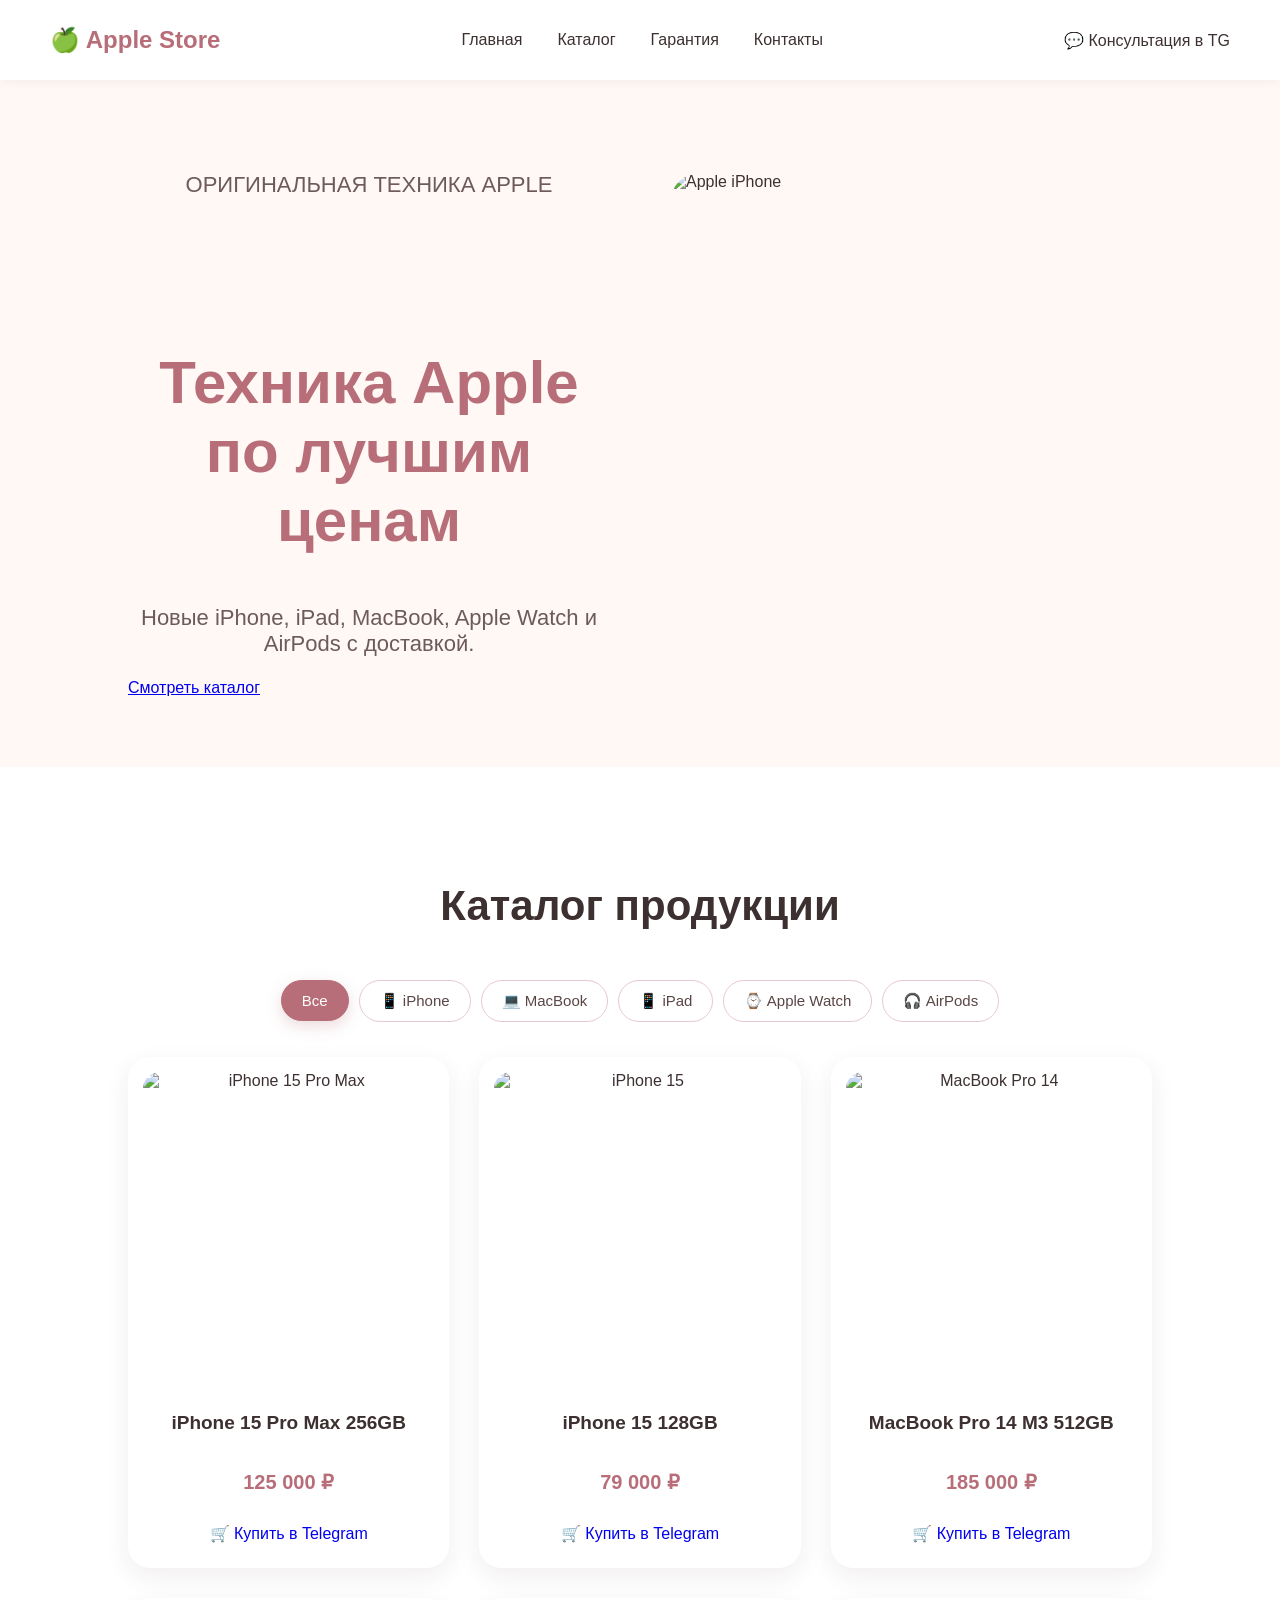
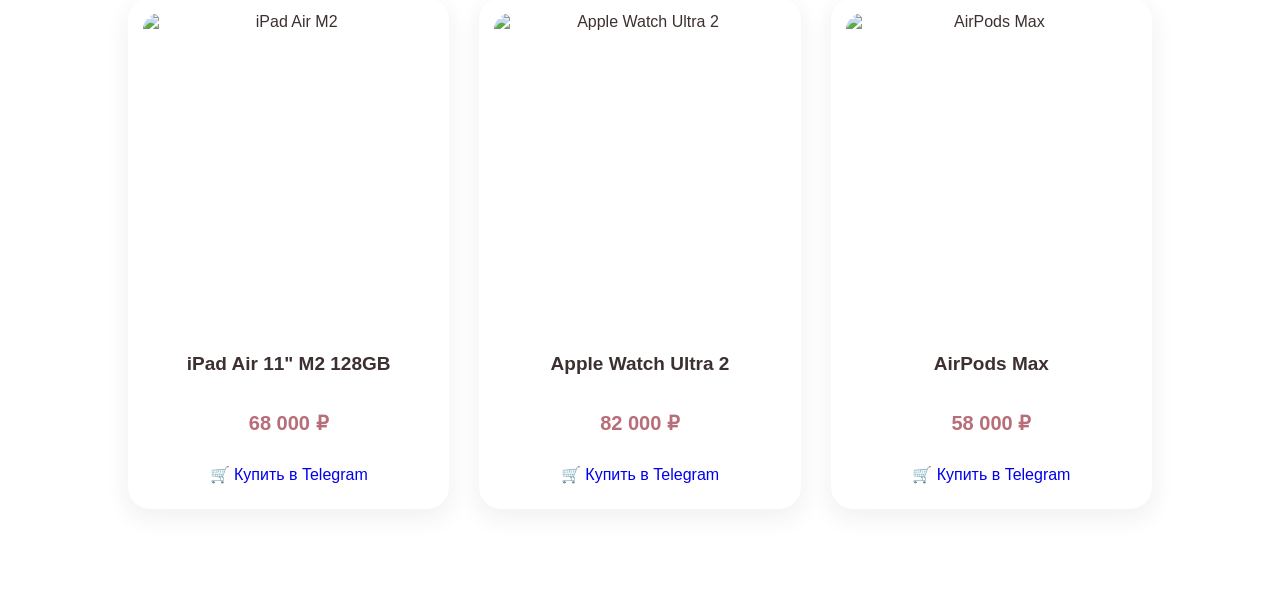
==== commit 796d584b: "Change Flower Shop to Apple Store in index.html" ====
--- a/index.html
+++ b/index.html
@@ -2,415 +2,143 @@
 <html lang="ru">
 
 <head>
-
     <meta charset="UTF-8">
-
     <meta name="viewport" content="width=device-width, initial-scale=1.0">
-
-    <title>Flower Shop</title>
-
+    <title>Apple Store | Оригинальная техника</title>
     <link rel="stylesheet" href="style.css">
-
 </head>
-
 
 <body>
 
-
     <header class="header">
-
         <div class="logo">
-            🌷 Flower Shop
+            🍏 Apple Store
         </div>
 
-
         <nav class="nav">
-
-            <a href="#">
-                Главная
-            </a>
-
-            <a href="#products">
-                Каталог
-            </a>
-
-            <a href="#">
-                О нас
-            </a>
-
-            <a href="#">
-                Контакты
-            </a>
-
+            <a href="#">Главная</a>
+            <a href="#products">Каталог</a>
+            <a href="https://t.me/Li_ve_Tech">Гарантия</a>
+            <a href="https://t.me/Li_ve_Tech">Контакты</a>
         </nav>
 
-
-       <a href="cart.html" class="cart">
-    🛒 Корзина <span id="cart-count">0</span>
-</a>
-
+        <a href="https://t.me/Li_ve_Tech" class="cart">
+            💬 Консультация в TG
+        </a>
     </header>
-
-
 
     <main>
 
-
         <!-- ГЛАВНЫЙ БЛОК -->
-
         <section class="hero">
-
-
             <div class="hero-content">
-
-
                 <p class="hero-small">
-                    ЦВЕТЫ С ЛЮБОВЬЮ
+                    ОРИГИНАЛЬНАЯ ТЕХНИКА APPLE
                 </p>
 
-
                 <h1>
-                    Цветы, которые<br>
-                    говорят без слов
+                    Техника Apple<br>
+                    по лучшим ценам
                 </h1>
 
-
                 <p class="hero-text">
-                    Красивые букеты для особенных моментов
+                    Новые iPhone, iPad, MacBook, Apple Watch и AirPods с доставкой.
                 </p>
 
+                <a href="#products" class="hero-button">
+                    Смотреть каталог
+                </a>
+            </div>
 
-                <a href="#products" class="hero-button">
-                    Смотреть букеты
-                </a>
+            <div class="hero-image">
+                <img src="https://images.unsplash.com/photo-1510557880182-3d4d3cba35a5?w=600" alt="Apple iPhone">
+            </div>
+        </section>
 
+        <!-- КАТАЛОГ -->
+        <section class="products" id="products">
+
+            <h2>Каталог продукции</h2>
+
+            <!-- КАТЕГОРИИ APPLE -->
+            <div class="category-buttons">
+                <button class="category-button active" data-category="all">Все</button>
+                <button class="category-button" data-category="iphone">📱 iPhone</button>
+                <button class="category-button" data-category="macbook">💻 MacBook</button>
+                <button class="category-button" data-category="ipad">📱 iPad</button>
+                <button class="category-button" data-category="watch">⌚ Apple Watch</button>
+                <button class="category-button" data-category="airpods">🎧 AirPods</button>
+            </div>
+
+            <!-- ТОВАРЫ (Будем наполнять вместе дальше) -->
+            <div class="products-grid">
+
+                <!-- СЕКЦИЯ IPHONE -->
+                <div class="product-card" data-category="iphone">
+                    <img src="https://images.unsplash.com/photo-1592750475338-74b7b21085ab?w=400" alt="iPhone 15 Pro Max">
+                    <h3>iPhone 15 Pro Max 256GB</h3>
+                    <p class="product-price">125 000 ₽</p>
+                    <a href="https://t.me/Li_ve_Tech?text=Здравствуйте,%20хочу%20заказать%20iPhone%2015%20Pro%20Max" class="hero-button" style="display:block; text-align:center; padding: 10px; text-decoration:none;">
+                        🛒 Купить в Telegram
+                    </a>
+                </div>
+
+                <div class="product-card" data-category="iphone">
+                    <img src="https://images.unsplash.com/photo-1511707171634-5f897ff02aa9?w=400" alt="iPhone 15">
+                    <h3>iPhone 15 128GB</h3>
+                    <p class="product-price">79 000 ₽</p>
+                    <a href="https://t.me/Li_ve_Tech?text=Здравствуйте,%20хочу%20заказать%20iPhone%2015" class="hero-button" style="display:block; text-align:center; padding: 10px; text-decoration:none;">
+                        🛒 Купить в Telegram
+                    </a>
+                </div>
+
+                <!-- СЕКЦИЯ MACBOOK -->
+                <div class="product-card" data-category="macbook">
+                    <img src="https://images.unsplash.com/photo-1517336714731-489689fd1ca8?w=400" alt="MacBook Pro 14">
+                    <h3>MacBook Pro 14 M3 512GB</h3>
+                    <p class="product-price">185 000 ₽</p>
+                    <a href="https://t.me/Li_ve_Tech?text=Здравствуйте,%20хочу%20заказать%20MacBook%20Pro%2014%20M3" class="hero-button" style="display:block; text-align:center; padding: 10px; text-decoration:none;">
+                        🛒 Купить в Telegram
+                    </a>
+                </div>
+
+                <!-- СЕКЦИЯ IPAD -->
+                <div class="product-card" data-category="ipad">
+                    <img src="https://images.unsplash.com/photo-1544244015-0df4b3ffc6b0?w=400" alt="iPad Air M2">
+                    <h3>iPad Air 11" M2 128GB</h3>
+                    <p class="product-price">68 000 ₽</p>
+                    <a href="https://t.me/Li_ve_Tech?text=Здравствуйте,%20хочу%20заказать%20iPad%20Air%20M2" class="hero-button" style="display:block; text-align:center; padding: 10px; text-decoration:none;">
+                        🛒 Купить в Telegram
+                    </a>
+                </div>
+
+                <!-- СЕКЦИЯ WATCH -->
+                <div class="product-card" data-category="watch">
+                    <img src="https://images.unsplash.com/photo-1508685096489-7aacd43bd3b1?w=400" alt="Apple Watch Ultra 2">
+                    <h3>Apple Watch Ultra 2</h3>
+                    <p class="product-price">82 000 ₽</p>
+                    <a href="https://t.me/Li_ve_Tech?text=Здравствуйте,%20хочу%20заказать%20Apple%20Watch%20Ultra%202" class="hero-button" style="display:block; text-align:center; padding: 10px; text-decoration:none;">
+                        🛒 Купить в Telegram
+                    </a>
+                </div>
+
+                <!-- СЕКЦИЯ AIRPODS -->
+                <div class="product-card" data-category="airpods">
+                    <img src="https://images.unsplash.com/photo-1600294037681-c80b4cb5b434?w=400" alt="AirPods Max">
+                    <h3>AirPods Max</h3>
+                    <p class="product-price">58 000 ₽</p>
+                    <a href="https://t.me/Li_ve_Tech?text=Здравствуйте,%20хочу%20заказать%20AirPods%20Max" class="hero-button" style="display:block; text-align:center; padding: 10px; text-decoration:none;">
+                        🛒 Купить в Telegram
+                    </a>
+                </div>
 
             </div>
 
-
-            <div class="hero-image">
-
-                <img
-                    src="201rose.jpg"
-                    alt="Букет роз"
-                >
-
-            </div>
-
-
         </section>
-
-
-
-        <!-- КАТАЛОГ -->
-
-        <section class="products" id="products">
-
-
-            <h2>
-                Наши букеты
-            </h2>
-
-
-            <!-- КАТЕГОРИИ -->
-
-            <div class="category-buttons">
-
-
-                <button
-                    class="category-button active"
-                    data-category="all"
-                >
-                    Все
-                </button>
-
-
-                <button
-                    class="category-button"
-                    data-category="roses"
-                >
-                    🌹 Розы
-                </button>
-
-
-                <button
-                    class="category-button"
-                    data-category="peonies"
-                >
-                    🌸 Пионы
-                </button>
-
-
-                <button
-                    class="category-button"
-                    data-category="hydrangeas"
-                >
-                    💐 Гортензии
-                </button>
-
-
-                <button
-                    class="category-button"
-                    data-category="lilies"
-                >
-                    🌷 Лилии
-                </button>
-
-
-                <button
-                    class="category-button"
-                    data-category="different"
-                >
-                    💐 Разные
-                </button>
-
-
-            </div>
-
-
-
-            <!-- ТОВАРЫ -->
-
-            <div class="products-grid">
-
-
-                <!-- БУКЕТ 1 -->
-
-                <div
-                    class="product-card"
-                    data-category="roses"
-                >
-
-                    <img
-                        src="201rose.jpg"
-                        alt="Букет Нежность, 201 роза"
-                    >
-
-
-                    <h3>
-                        Букет «Нежность». 201 роза
-                    </h3>
-
-
-                    <p class="product-price">
-                        22000 ₽
-                    </p>
-
-
-                    <button
-                        class="add-to-cart"
-                        data-name="Букет «Нежность». 201 роза"
-                        data-price="22000"
-                        data-image="201rose.jpg"
-                    >
-                        🛒 В корзину
-                    </button>
-
-
-                </div>
-
-
-
-                <!-- БУКЕТ 2 -->
-
-                <div
-                    class="product-card"
-                    data-category="roses"
-                >
-
-                    <img
-                        src="11rose.jpg"
-                        alt="Алексин"
-                    >
-
-
-                    <h3>
-                        Букет «Алексин». 11 роз
-                    </h3>
-
-
-                    <p class="product-price">
-                        3475 ₽
-                    </p>
-
-
-                    <button
-                        class="add-to-cart"
-                        data-name="Букет «Алексин». 11 роз"
-                        data-price="3475"
-                        data-image="11rose.jpg"
-                    >
-                        🛒 В корзину
-                    </button>
-
-
-                </div>
-
-
-
-                <!-- БУКЕТ 3 -->
-
-                <div
-                    class="product-card"
-                    data-category="roses"
-                >
-
-                    <img
-                        src="rose15.jpg"
-                        alt="Софи спрей, 15 роз"
-                    >
-
-
-                    <h3>
-                        Букет «Софи спрей». 15 роз
-                    </h3>
-
-
-                    <p class="product-price">
-                        6490 ₽
-                    </p>
-
-
-                    <button
-                        class="add-to-cart"
-                        data-name="Букет «Софи спрей». 15 роз"
-                        data-price="6490"
-                        data-image="rose15.jpg"
-                    >
-                        🛒 В корзину
-                    </button>
-
-
-                </div>
-
-
-
-                <!-- БУКЕТ 4 -->
-
-                <div
-                    class="product-card"
-                    data-category="roses"
-                >
-
-                    <img
-                        src="red11rose.webp"
-                        alt="Алексин спрей ред"
-                    >
-
-
-                    <h3>
-                        Букет «Алексин спрей ред». 11 роз
-                    </h3>
-
-
-                    <p class="product-price">
-                        3270 ₽
-                    </p>
-
-
-                    <button
-                        class="add-to-cart"
-                        data-name="Букет «Алексин спрей ред». 11 роз"
-                        data-price="3270"
-                        data-image="red11rose.webp"
-                    >
-                        🛒 В корзину
-                    </button>
-
-
-                </div>
-
-
-
-                <!-- БУКЕТ 5 -->
-
-                <div
-                    class="product-card"
-                    data-category="different"
-                >
-
-                    <img
-                        src="sun.jpg"
-                        alt="Lovely sun"
-                    >
-
-
-                    <h3>
-                        Букет «Lovely sun»
-                    </h3>
-
-
-                    <p class="product-price">
-                        4600 ₽
-                    </p>
-
-
-                    <button
-                        class="add-to-cart"
-                        data-name="Букет «Lovely sun»"
-                        data-price="4600"
-                        data-image="sun.jpg"
-                    >
-                        🛒 В корзину
-                    </button>
-
-
-                </div>
-
-
-
-                <!-- БУКЕТ 6 -->
-
-                <div
-                    class="product-card"
-                    data-category="different"
-                >
-
-                    <img
-                        src="grand.jpg"
-                        alt="Букет Гранд"
-                    >
-
-
-                    <h3>
-                        Букет «Гранд»
-                    </h3>
-
-
-                    <p class="product-price">
-                        7100 ₽
-                    </p>
-
-
-                    <button
-                        class="add-to-cart"
-                        data-name="Букет «Гранд»"
-                        data-price="7100"
-                        data-image="grand.jpg"
-                    >
-                        🛒 В корзину
-                    </button>
-
-
-                </div>
-
-
-            </div>
-
-
-        </section>
-
 
     </main>
 
-
-<div id="cart-message">
-    🌷 Букет добавлен в корзину ❤️
-</div>
-
     <script src="script.js"></script>
-
-
 </body>
 
 </html>
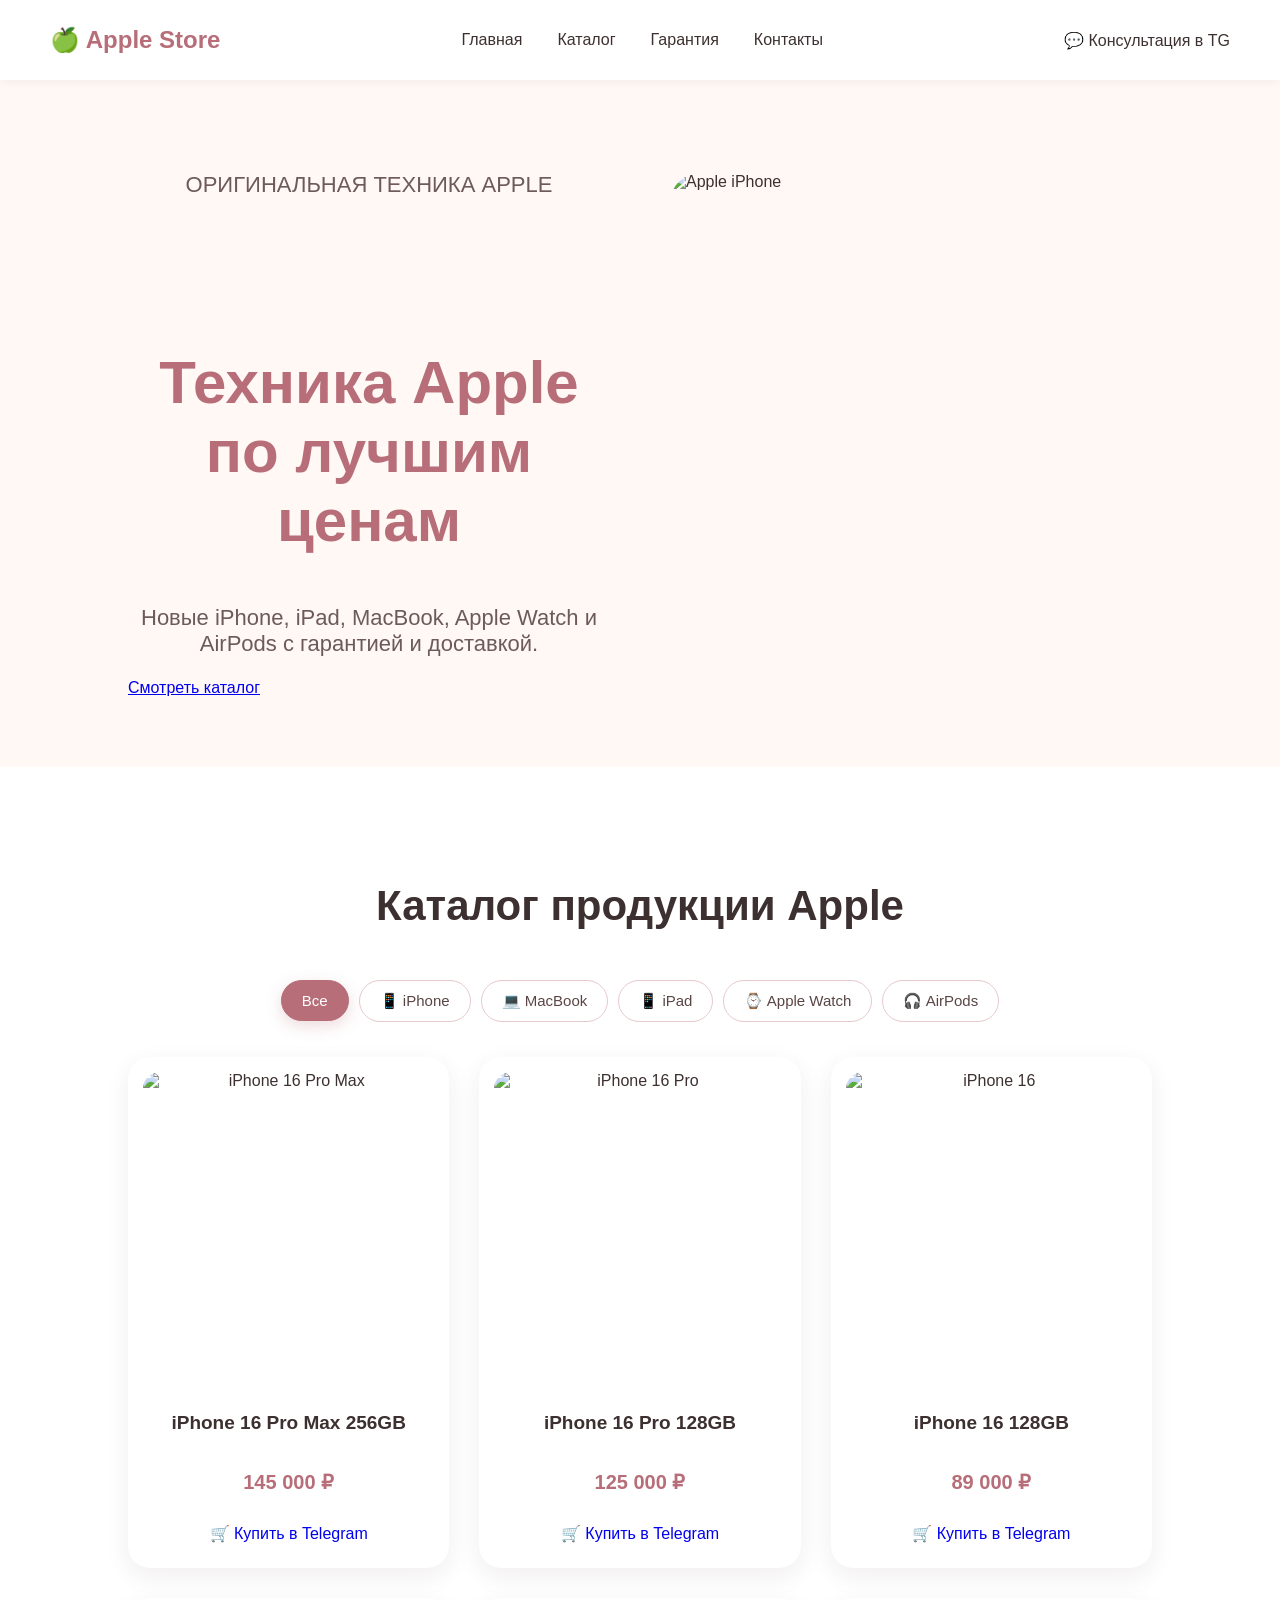
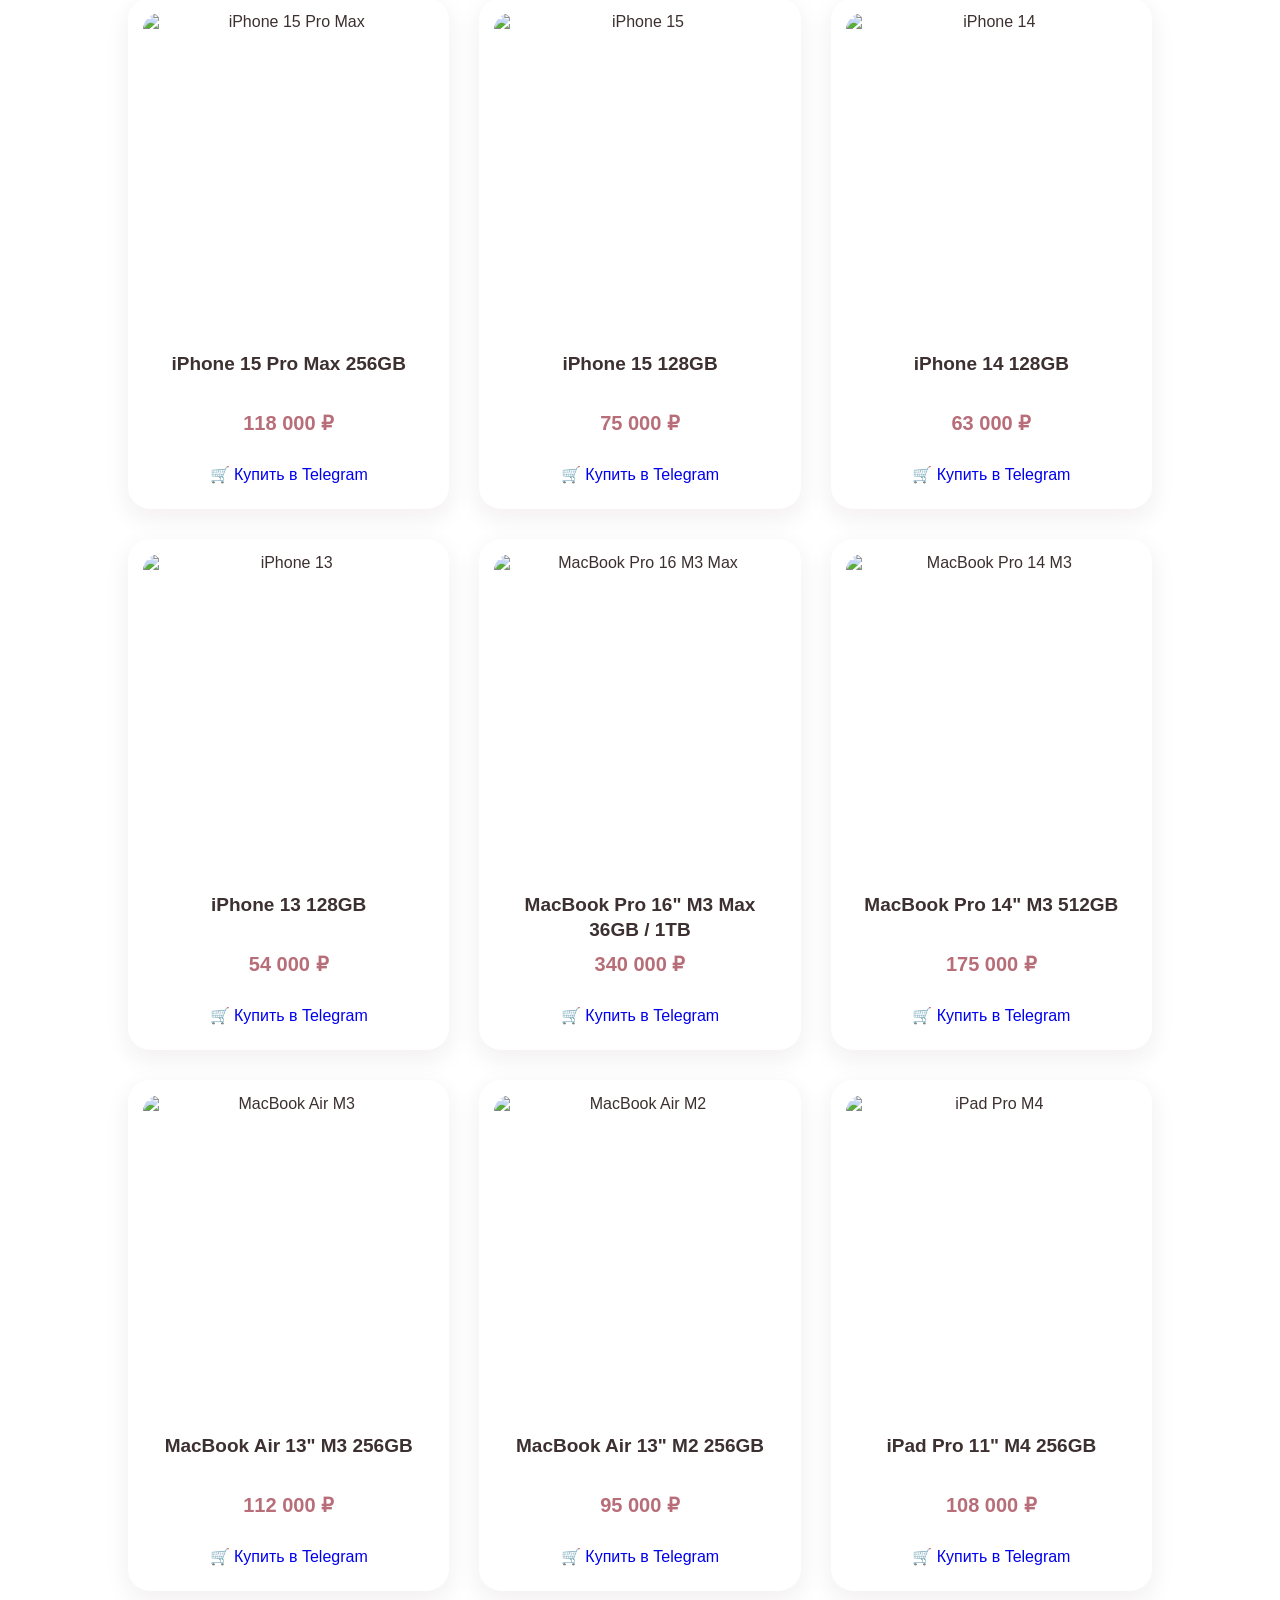
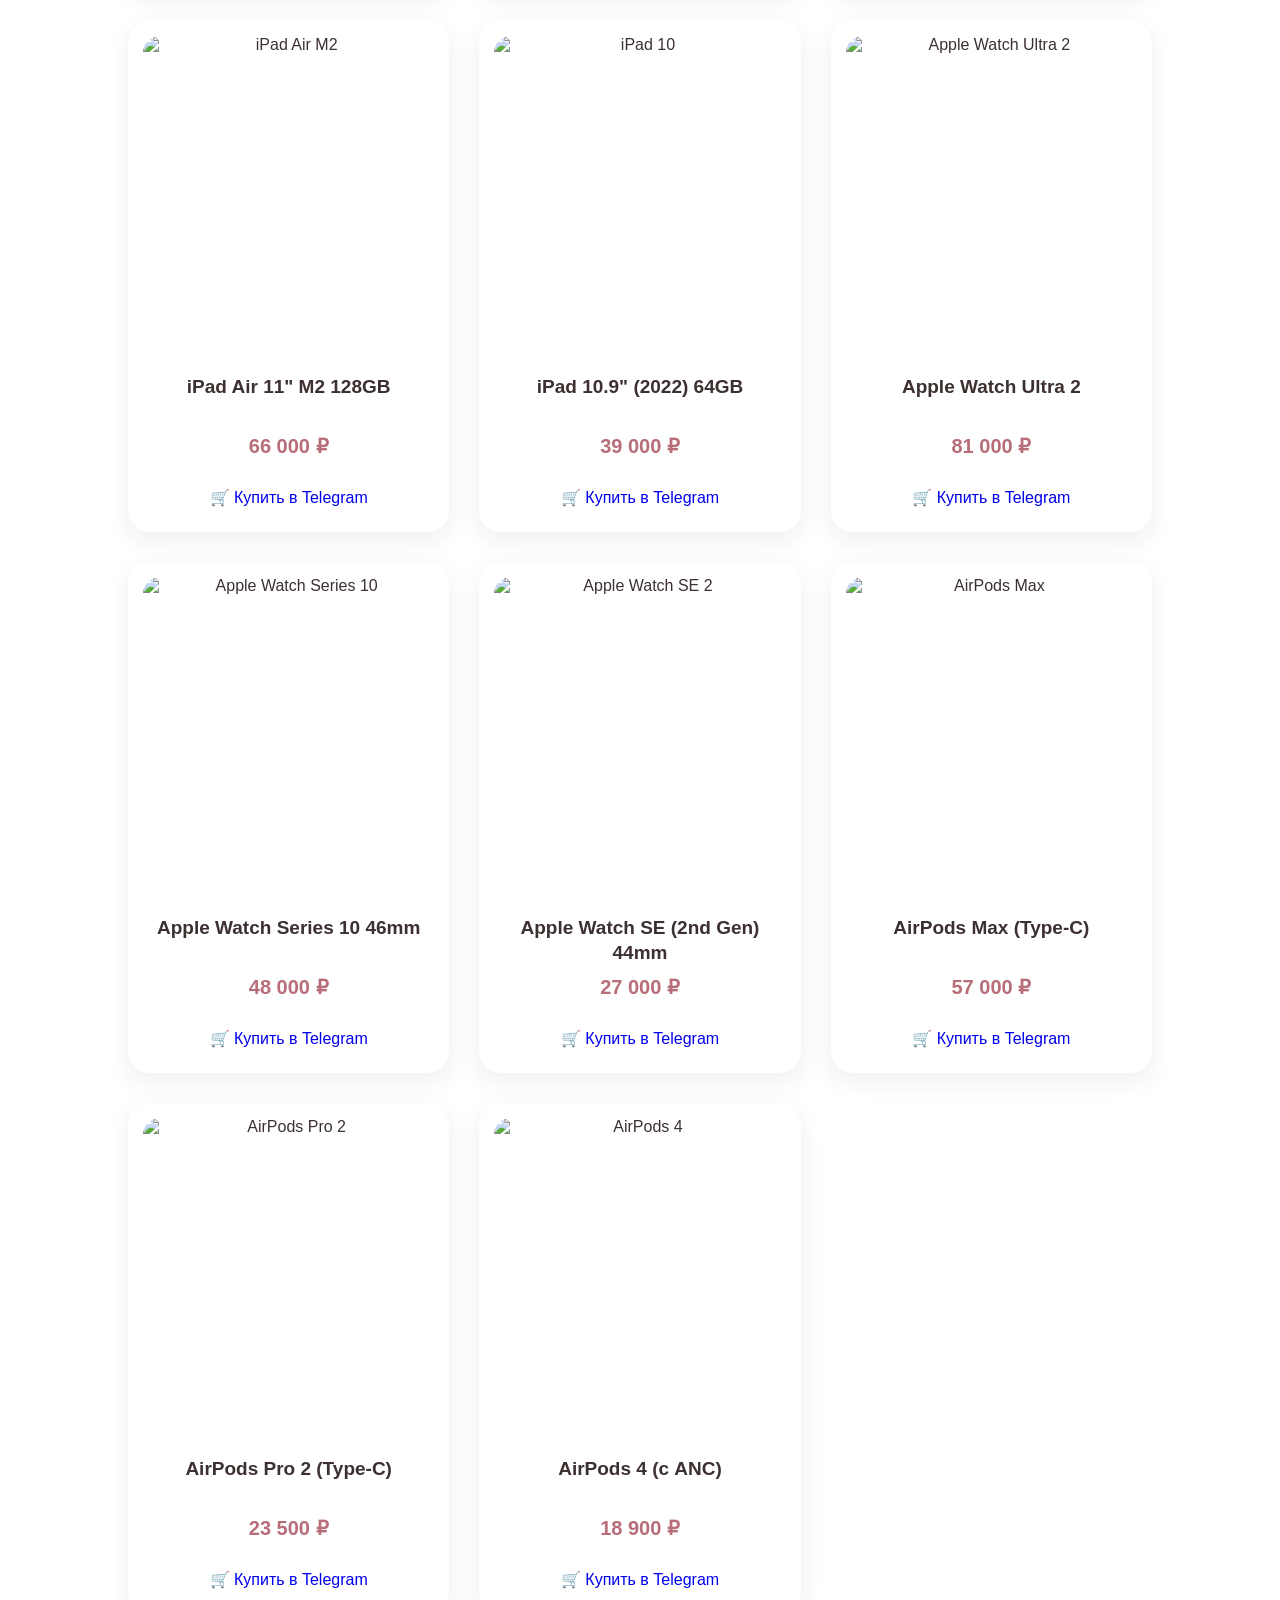
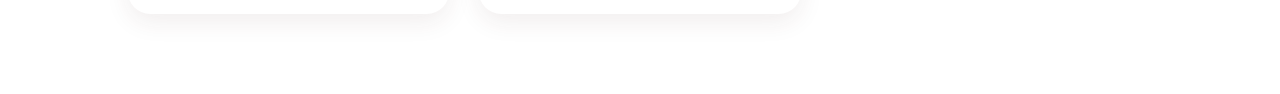
==== commit 2b078017: "Update index.html" ====
--- a/index.html
+++ b/index.html
@@ -42,7 +42,7 @@
                 </h1>
 
                 <p class="hero-text">
-                    Новые iPhone, iPad, MacBook, Apple Watch и AirPods с доставкой.
+                    Новые iPhone, iPad, MacBook, Apple Watch и AirPods с гарантией и доставкой.
                 </p>
 
                 <a href="#products" class="hero-button">
@@ -58,7 +58,7 @@
         <!-- КАТАЛОГ -->
         <section class="products" id="products">
 
-            <h2>Каталог продукции</h2>
+            <h2>Каталог продукции Apple</h2>
 
             <!-- КАТЕГОРИИ APPLE -->
             <div class="category-buttons">
@@ -70,15 +70,42 @@
                 <button class="category-button" data-category="airpods">🎧 AirPods</button>
             </div>
 
-            <!-- ТОВАРЫ (Будем наполнять вместе дальше) -->
+            <!-- ТОВАРЫ -->
             <div class="products-grid">
 
-                <!-- СЕКЦИЯ IPHONE -->
+                <!-- ===== СЕКЦИЯ IPHONE ===== -->
+                <div class="product-card" data-category="iphone">
+                    <img src="https://images.unsplash.com/photo-1592750475338-74b7b21085ab?w=400" alt="iPhone 16 Pro Max">
+                    <h3>iPhone 16 Pro Max 256GB</h3>
+                    <p class="product-price">145 000 ₽</p>
+                    <a href="https://t.me/Li_ve_Tech?text=Здравствуйте,%20хочу%20заказать%20iPhone%2016%20Pro%20Max%20256GB" class="hero-button" style="display:block; text-align:center; padding: 10px; text-decoration:none;">
+                        🛒 Купить в Telegram
+                    </a>
+                </div>
+
+                <div class="product-card" data-category="iphone">
+                    <img src="https://images.unsplash.com/photo-1511707171634-5f897ff02aa9?w=400" alt="iPhone 16 Pro">
+                    <h3>iPhone 16 Pro 128GB</h3>
+                    <p class="product-price">125 000 ₽</p>
+                    <a href="https://t.me/Li_ve_Tech?text=Здравствуйте,%20хочу%20заказать%20iPhone%2016%20Pro%20128GB" class="hero-button" style="display:block; text-align:center; padding: 10px; text-decoration:none;">
+                        🛒 Купить в Telegram
+                    </a>
+                </div>
+
+                <div class="product-card" data-category="iphone">
+                    <img src="https://images.unsplash.com/photo-1591337676887-a217a6970a8a?w=400" alt="iPhone 16">
+                    <h3>iPhone 16 128GB</h3>
+                    <p class="product-price">89 000 ₽</p>
+                    <a href="https://t.me/Li_ve_Tech?text=Здравствуйте,%20хочу%20заказать%20iPhone%2016%20128GB" class="hero-button" style="display:block; text-align:center; padding: 10px; text-decoration:none;">
+                        🛒 Купить в Telegram
+                    </a>
+                </div>
+
                 <div class="product-card" data-category="iphone">
                     <img src="https://images.unsplash.com/photo-1592750475338-74b7b21085ab?w=400" alt="iPhone 15 Pro Max">
                     <h3>iPhone 15 Pro Max 256GB</h3>
-                    <p class="product-price">125 000 ₽</p>
-                    <a href="https://t.me/Li_ve_Tech?text=Здравствуйте,%20хочу%20заказать%20iPhone%2015%20Pro%20Max" class="hero-button" style="display:block; text-align:center; padding: 10px; text-decoration:none;">
+                    <p class="product-price">118 000 ₽</p>
+                    <a href="https://t.me/Li_ve_Tech?text=Здравствуйте,%20хочу%20заказать%20iPhone%2015%20Pro%20Max%20256GB" class="hero-button" style="display:block; text-align:center; padding: 10px; text-decoration:none;">
                         🛒 Купить в Telegram
                     </a>
                 </div>
@@ -86,48 +113,147 @@
                 <div class="product-card" data-category="iphone">
                     <img src="https://images.unsplash.com/photo-1511707171634-5f897ff02aa9?w=400" alt="iPhone 15">
                     <h3>iPhone 15 128GB</h3>
-                    <p class="product-price">79 000 ₽</p>
-                    <a href="https://t.me/Li_ve_Tech?text=Здравствуйте,%20хочу%20заказать%20iPhone%2015" class="hero-button" style="display:block; text-align:center; padding: 10px; text-decoration:none;">
-                        🛒 Купить в Telegram
-                    </a>
-                </div>
-
-                <!-- СЕКЦИЯ MACBOOK -->
-                <div class="product-card" data-category="macbook">
-                    <img src="https://images.unsplash.com/photo-1517336714731-489689fd1ca8?w=400" alt="MacBook Pro 14">
-                    <h3>MacBook Pro 14 M3 512GB</h3>
-                    <p class="product-price">185 000 ₽</p>
+                    <p class="product-price">75 000 ₽</p>
+                    <a href="https://t.me/Li_ve_Tech?text=Здравствуйте,%20хочу%20заказать%20iPhone%2015%20128GB" class="hero-button" style="display:block; text-align:center; padding: 10px; text-decoration:none;">
+                        🛒 Купить в Telegram
+                    </a>
+                </div>
+
+                <div class="product-card" data-category="iphone">
+                    <img src="https://images.unsplash.com/photo-1603891128711-11b4b0320d31?w=400" alt="iPhone 14">
+                    <h3>iPhone 14 128GB</h3>
+                    <p class="product-price">63 000 ₽</p>
+                    <a href="https://t.me/Li_ve_Tech?text=Здравствуйте,%20хочу%20заказать%20iPhone%2014%20128GB" class="hero-button" style="display:block; text-align:center; padding: 10px; text-decoration:none;">
+                        🛒 Купить в Telegram
+                    </a>
+                </div>
+
+                <div class="product-card" data-category="iphone">
+                    <img src="https://images.unsplash.com/photo-1510557880182-3d4d3cba35a5?w=400" alt="iPhone 13">
+                    <h3>iPhone 13 128GB</h3>
+                    <p class="product-price">54 000 ₽</p>
+                    <a href="https://t.me/Li_ve_Tech?text=Здравствуйте,%20хочу%20заказать%20iPhone%2013%20128GB" class="hero-button" style="display:block; text-align:center; padding: 10px; text-decoration:none;">
+                        🛒 Купить в Telegram
+                    </a>
+                </div>
+
+                <!-- ===== СЕКЦИЯ MACBOOK ===== -->
+                <div class="product-card" data-category="macbook">
+                    <img src="https://images.unsplash.com/photo-1517336714731-489689fd1ca8?w=400" alt="MacBook Pro 16 M3 Max">
+                    <h3>MacBook Pro 16" M3 Max 36GB / 1TB</h3>
+                    <p class="product-price">340 000 ₽</p>
+                    <a href="https://t.me/Li_ve_Tech?text=Здравствуйте,%20хочу%20заказать%20MacBook%20Pro%2016%20M3%20Max" class="hero-button" style="display:block; text-align:center; padding: 10px; text-decoration:none;">
+                        🛒 Купить в Telegram
+                    </a>
+                </div>
+
+                <div class="product-card" data-category="macbook">
+                    <img src="https://images.unsplash.com/photo-1611186871348-b1ce696e52c9?w=400" alt="MacBook Pro 14 M3">
+                    <h3>MacBook Pro 14" M3 512GB</h3>
+                    <p class="product-price">175 000 ₽</p>
                     <a href="https://t.me/Li_ve_Tech?text=Здравствуйте,%20хочу%20заказать%20MacBook%20Pro%2014%20M3" class="hero-button" style="display:block; text-align:center; padding: 10px; text-decoration:none;">
                         🛒 Купить в Telegram
                     </a>
                 </div>
 
-                <!-- СЕКЦИЯ IPAD -->
+                <div class="product-card" data-category="macbook">
+                    <img src="https://images.unsplash.com/photo-1541807084-5c52b6b3adef?w=400" alt="MacBook Air M3">
+                    <h3>MacBook Air 13" M3 256GB</h3>
+                    <p class="product-price">112 000 ₽</p>
+                    <a href="https://t.me/Li_ve_Tech?text=Здравствуйте,%20хочу%20заказать%20MacBook%20Air%20M3" class="hero-button" style="display:block; text-align:center; padding: 10px; text-decoration:none;">
+                        🛒 Купить в Telegram
+                    </a>
+                </div>
+
+                <div class="product-card" data-category="macbook">
+                    <img src="https://images.unsplash.com/photo-1517336714731-489689fd1ca8?w=400" alt="MacBook Air M2">
+                    <h3>MacBook Air 13" M2 256GB</h3>
+                    <p class="product-price">95 000 ₽</p>
+                    <a href="https://t.me/Li_ve_Tech?text=Здравствуйте,%20хочу%20заказать%20MacBook%20Air%20M2" class="hero-button" style="display:block; text-align:center; padding: 10px; text-decoration:none;">
+                        🛒 Купить в Telegram
+                    </a>
+                </div>
+
+                <!-- ===== СЕКЦИЯ IPAD ===== -->
                 <div class="product-card" data-category="ipad">
-                    <img src="https://images.unsplash.com/photo-1544244015-0df4b3ffc6b0?w=400" alt="iPad Air M2">
+                    <img src="https://images.unsplash.com/photo-1544244015-0df4b3ffc6b0?w=400" alt="iPad Pro M4">
+                    <h3>iPad Pro 11" M4 256GB</h3>
+                    <p class="product-price">108 000 ₽</p>
+                    <a href="https://t.me/Li_ve_Tech?text=Здравствуйте,%20хочу%20заказать%20iPad%20Pro%2011%20M4" class="hero-button" style="display:block; text-align:center; padding: 10px; text-decoration:none;">
+                        🛒 Купить в Telegram
+                    </a>
+                </div>
+
+                <div class="product-card" data-category="ipad">
+                    <img src="https://images.unsplash.com/photo-1561154464-82e9adf32764?w=400" alt="iPad Air M2">
                     <h3>iPad Air 11" M2 128GB</h3>
-                    <p class="product-price">68 000 ₽</p>
+                    <p class="product-price">66 000 ₽</p>
                     <a href="https://t.me/Li_ve_Tech?text=Здравствуйте,%20хочу%20заказать%20iPad%20Air%20M2" class="hero-button" style="display:block; text-align:center; padding: 10px; text-decoration:none;">
                         🛒 Купить в Telegram
                     </a>
                 </div>
 
-                <!-- СЕКЦИЯ WATCH -->
+                <div class="product-card" data-category="ipad">
+                    <img src="https://images.unsplash.com/photo-1544244015-0df4b3ffc6b0?w=400" alt="iPad 10">
+                    <h3>iPad 10.9" (2022) 64GB</h3>
+                    <p class="product-price">39 000 ₽</p>
+                    <a href="https://t.me/Li_ve_Tech?text=Здравствуйте,%20хочу%20заказать%20iPad%2010" class="hero-button" style="display:block; text-align:center; padding: 10px; text-decoration:none;">
+                        🛒 Купить в Telegram
+                    </a>
+                </div>
+
+                <!-- ===== СЕКЦИЯ WATCH ===== -->
                 <div class="product-card" data-category="watch">
                     <img src="https://images.unsplash.com/photo-1508685096489-7aacd43bd3b1?w=400" alt="Apple Watch Ultra 2">
                     <h3>Apple Watch Ultra 2</h3>
-                    <p class="product-price">82 000 ₽</p>
+                    <p class="product-price">81 000 ₽</p>
                     <a href="https://t.me/Li_ve_Tech?text=Здравствуйте,%20хочу%20заказать%20Apple%20Watch%20Ultra%202" class="hero-button" style="display:block; text-align:center; padding: 10px; text-decoration:none;">
                         🛒 Купить в Telegram
                     </a>
                 </div>
 
-                <!-- СЕКЦИЯ AIRPODS -->
+                <div class="product-card" data-category="watch">
+                    <img src="https://images.unsplash.com/photo-1510017803434-a899398421b3?w=400" alt="Apple Watch Series 10">
+                    <h3>Apple Watch Series 10 46mm</h3>
+                    <p class="product-price">48 000 ₽</p>
+                    <a href="https://t.me/Li_ve_Tech?text=Здравствуйте,%20хочу%20заказать%20Apple%20Watch%20Series%2010" class="hero-button" style="display:block; text-align:center; padding: 10px; text-decoration:none;">
+                        🛒 Купить в Telegram
+                    </a>
+                </div>
+
+                <div class="product-card" data-category="watch">
+                    <img src="https://images.unsplash.com/photo-1508685096489-7aacd43bd3b1?w=400" alt="Apple Watch SE 2">
+                    <h3>Apple Watch SE (2nd Gen) 44mm</h3>
+                    <p class="product-price">27 000 ₽</p>
+                    <a href="https://t.me/Li_ve_Tech?text=Здравствуйте,%20хочу%20заказать%20Apple%20Watch%20SE%202" class="hero-button" style="display:block; text-align:center; padding: 10px; text-decoration:none;">
+                        🛒 Купить в Telegram
+                    </a>
+                </div>
+
+                <!-- ===== СЕКЦИЯ AIRPODS ===== -->
                 <div class="product-card" data-category="airpods">
                     <img src="https://images.unsplash.com/photo-1600294037681-c80b4cb5b434?w=400" alt="AirPods Max">
-                    <h3>AirPods Max</h3>
-                    <p class="product-price">58 000 ₽</p>
+                    <h3>AirPods Max (Type-C)</h3>
+                    <p class="product-price">57 000 ₽</p>
                     <a href="https://t.me/Li_ve_Tech?text=Здравствуйте,%20хочу%20заказать%20AirPods%20Max" class="hero-button" style="display:block; text-align:center; padding: 10px; text-decoration:none;">
+                        🛒 Купить в Telegram
+                    </a>
+                </div>
+
+                <div class="product-card" data-category="airpods">
+                    <img src="https://images.unsplash.com/photo-1588423771073-b8903fbb85b5?w=400" alt="AirPods Pro 2">
+                    <h3>AirPods Pro 2 (Type-C)</h3>
+                    <p class="product-price">23 500 ₽</p>
+                    <a href="https://t.me/Li_ve_Tech?text=Здравствуйте,%20хочу%20заказать%20AirPods%20Pro%202" class="hero-button" style="display:block; text-align:center; padding: 10px; text-decoration:none;">
+                        🛒 Купить в Telegram
+                    </a>
+                </div>
+
+                <div class="product-card" data-category="airpods">
+                    <img src="https://images.unsplash.com/photo-1572536147248-ac59a8abfa4b?w=400" alt="AirPods 4">
+                    <h3>AirPods 4 (с ANC)</h3>
+                    <p class="product-price">18 900 ₽</p>
+                    <a href="https://t.me/Li_ve_Tech?text=Здравствуйте,%20хочу%20заказать%20AirPods%204" class="hero-button" style="display:block; text-align:center; padding: 10px; text-decoration:none;">
                         🛒 Купить в Telegram
                     </a>
                 </div>
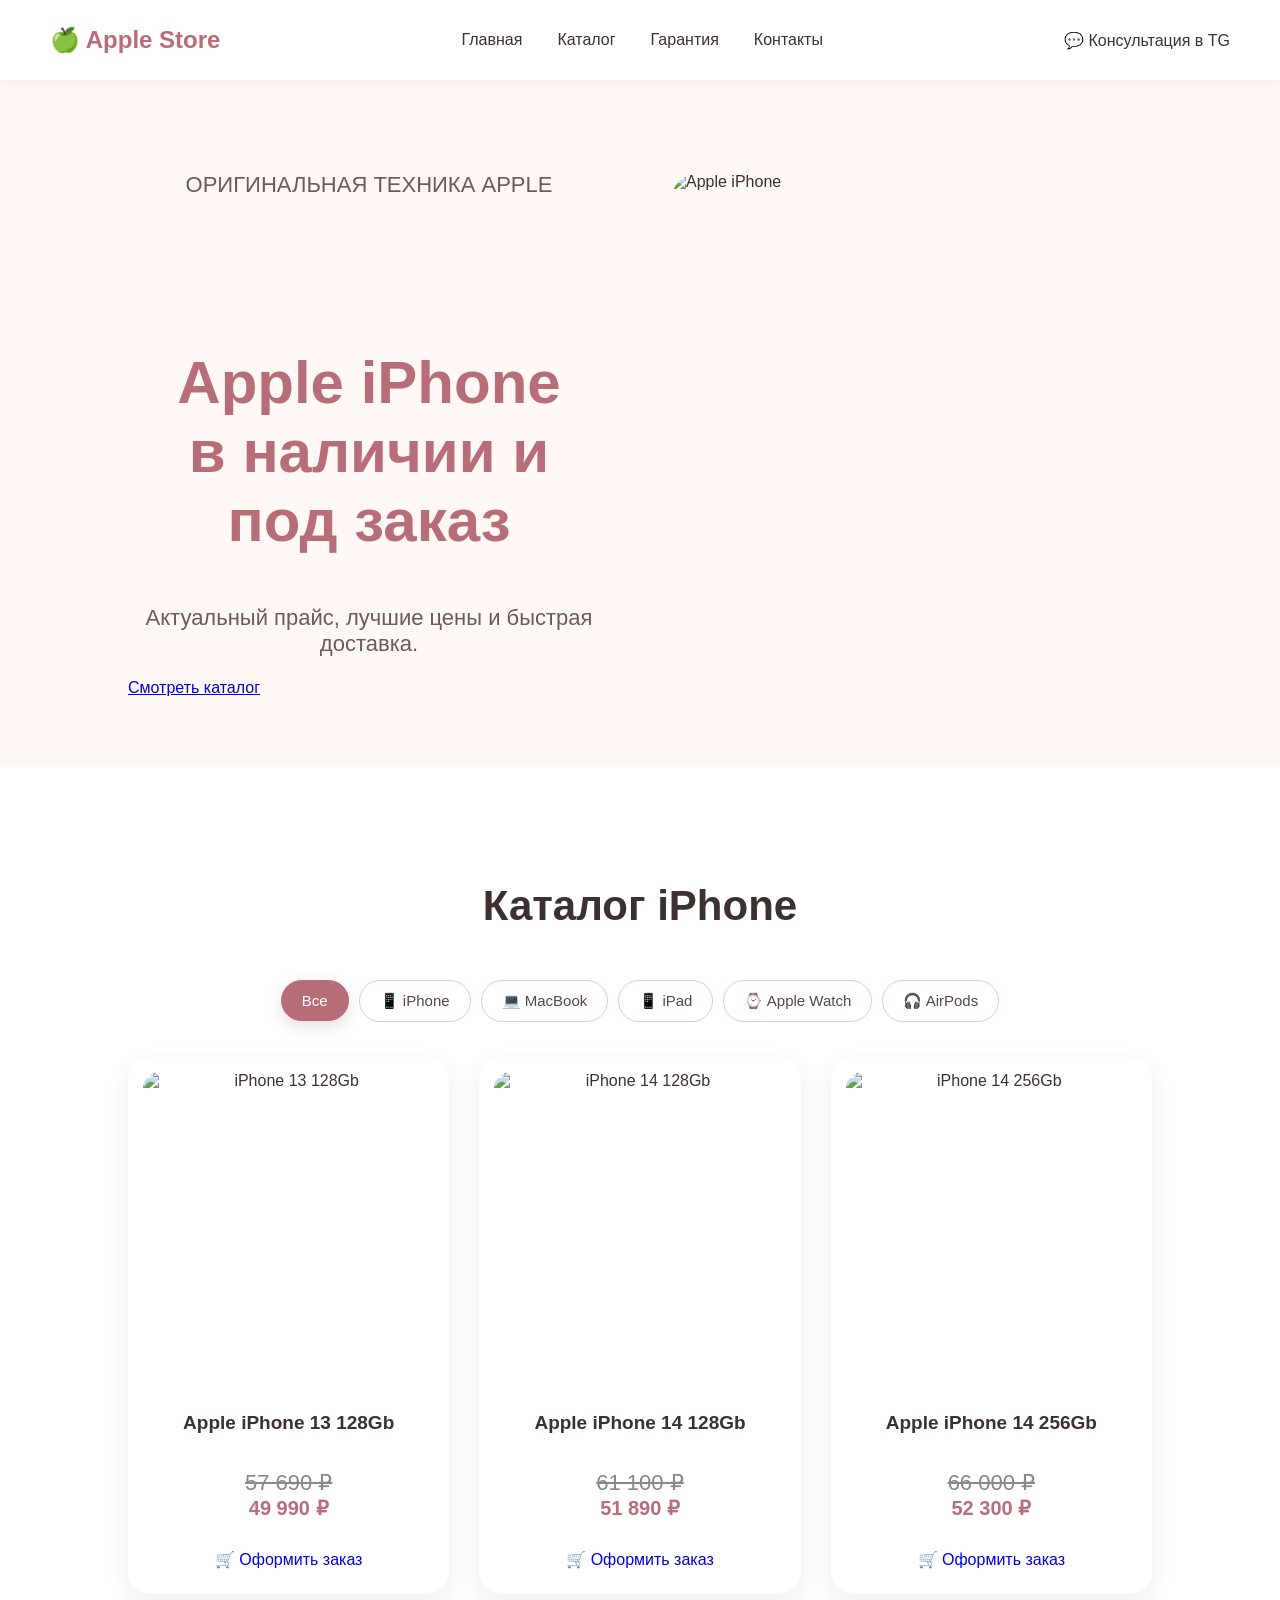
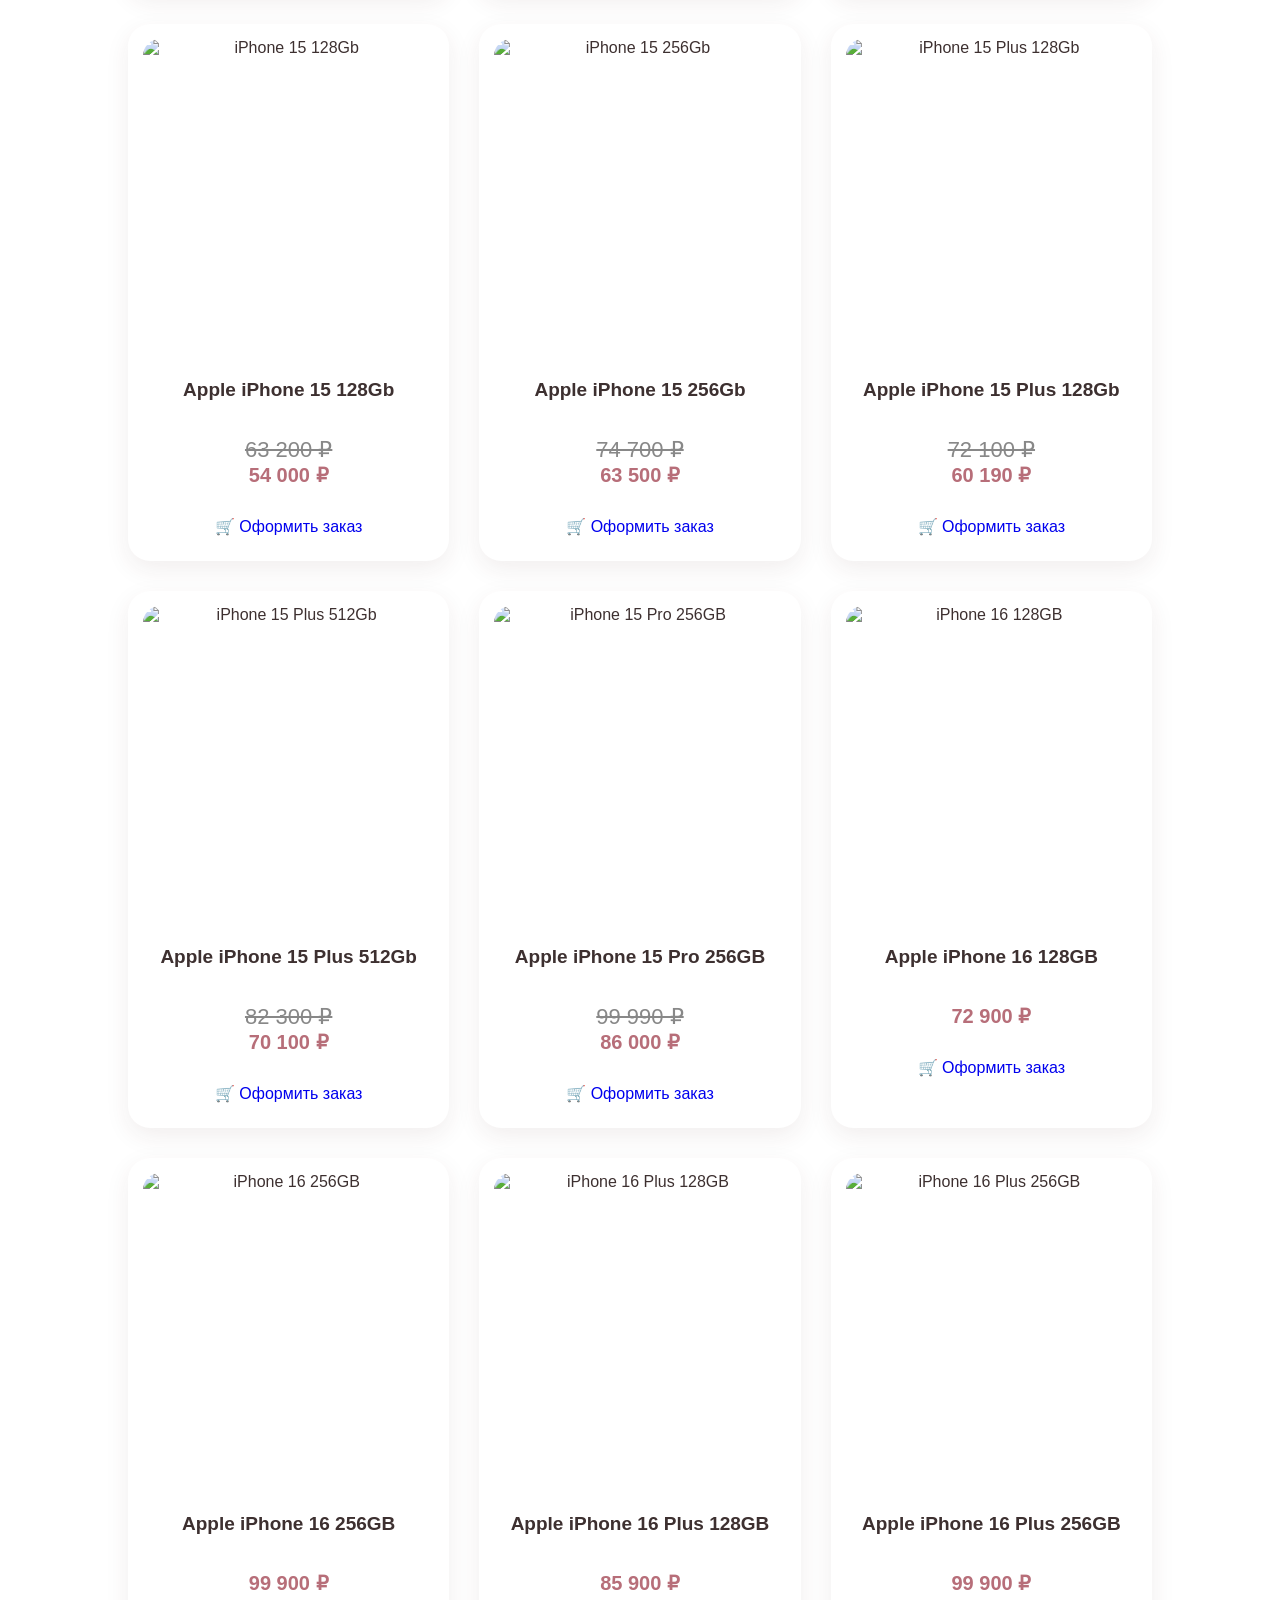
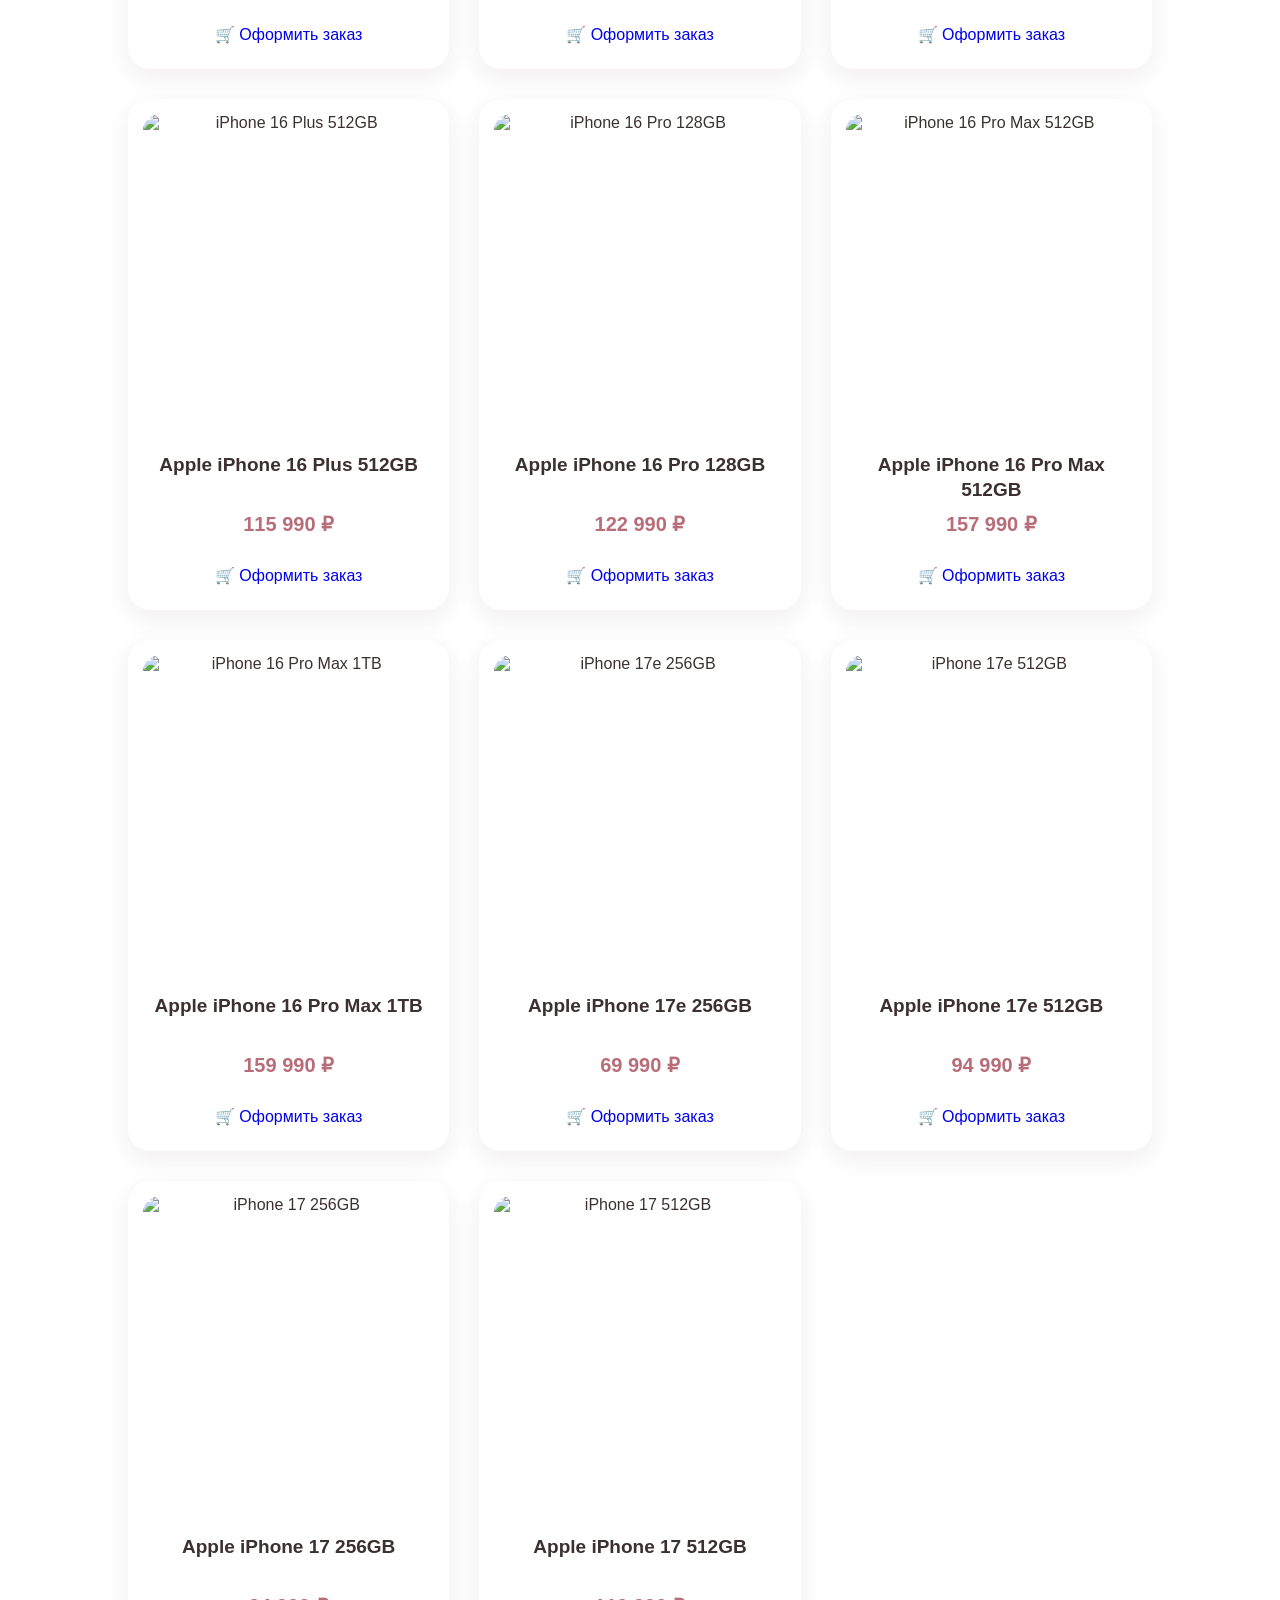
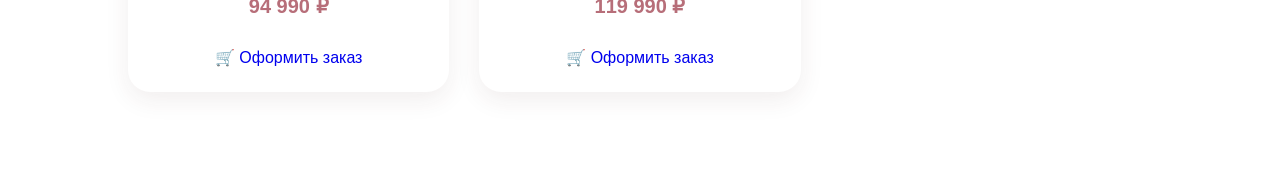
==== commit 9e5b2ad1: "Update index.html" ====
--- a/index.html
+++ b/index.html
@@ -32,22 +32,10 @@
         <!-- ГЛАВНЫЙ БЛОК -->
         <section class="hero">
             <div class="hero-content">
-                <p class="hero-small">
-                    ОРИГИНАЛЬНАЯ ТЕХНИКА APPLE
-                </p>
-
-                <h1>
-                    Техника Apple<br>
-                    по лучшим ценам
-                </h1>
-
-                <p class="hero-text">
-                    Новые iPhone, iPad, MacBook, Apple Watch и AirPods с гарантией и доставкой.
-                </p>
-
-                <a href="#products" class="hero-button">
-                    Смотреть каталог
-                </a>
+                <p class="hero-small">ОРИГИНАЛЬНАЯ ТЕХНИКА APPLE</p>
+                <h1>Apple iPhone<br>в наличии и под заказ</h1>
+                <p class="hero-text">Актуальный прайс, лучшие цены и быстрая доставка.</p>
+                <a href="#products" class="hero-button">Смотреть каталог</a>
             </div>
 
             <div class="hero-image">
@@ -58,9 +46,9 @@
         <!-- КАТАЛОГ -->
         <section class="products" id="products">
 
-            <h2>Каталог продукции Apple</h2>
-
-            <!-- КАТЕГОРИИ APPLE -->
+            <h2>Каталог iPhone</h2>
+
+            <!-- КАТЕГОРИИ -->
             <div class="category-buttons">
                 <button class="category-button active" data-category="all">Все</button>
                 <button class="category-button" data-category="iphone">📱 iPhone</button>
@@ -70,192 +58,175 @@
                 <button class="category-button" data-category="airpods">🎧 AirPods</button>
             </div>
 
-            <!-- ТОВАРЫ -->
+            <!-- ТОВАРЫ ИЗ ПРАЙСА -->
             <div class="products-grid">
 
-                <!-- ===== СЕКЦИЯ IPHONE ===== -->
-                <div class="product-card" data-category="iphone">
-                    <img src="https://images.unsplash.com/photo-1592750475338-74b7b21085ab?w=400" alt="iPhone 16 Pro Max">
-                    <h3>iPhone 16 Pro Max 256GB</h3>
-                    <p class="product-price">145 000 ₽</p>
-                    <a href="https://t.me/Li_ve_Tech?text=Здравствуйте,%20хочу%20заказать%20iPhone%2016%20Pro%20Max%20256GB" class="hero-button" style="display:block; text-align:center; padding: 10px; text-decoration:none;">
-                        🛒 Купить в Telegram
-                    </a>
-                </div>
-
-                <div class="product-card" data-category="iphone">
-                    <img src="https://images.unsplash.com/photo-1511707171634-5f897ff02aa9?w=400" alt="iPhone 16 Pro">
-                    <h3>iPhone 16 Pro 128GB</h3>
-                    <p class="product-price">125 000 ₽</p>
-                    <a href="https://t.me/Li_ve_Tech?text=Здравствуйте,%20хочу%20заказать%20iPhone%2016%20Pro%20128GB" class="hero-button" style="display:block; text-align:center; padding: 10px; text-decoration:none;">
-                        🛒 Купить в Telegram
-                    </a>
-                </div>
-
-                <div class="product-card" data-category="iphone">
-                    <img src="https://images.unsplash.com/photo-1591337676887-a217a6970a8a?w=400" alt="iPhone 16">
-                    <h3>iPhone 16 128GB</h3>
-                    <p class="product-price">89 000 ₽</p>
-                    <a href="https://t.me/Li_ve_Tech?text=Здравствуйте,%20хочу%20заказать%20iPhone%2016%20128GB" class="hero-button" style="display:block; text-align:center; padding: 10px; text-decoration:none;">
-                        🛒 Купить в Telegram
-                    </a>
-                </div>
-
-                <div class="product-card" data-category="iphone">
-                    <img src="https://images.unsplash.com/photo-1592750475338-74b7b21085ab?w=400" alt="iPhone 15 Pro Max">
-                    <h3>iPhone 15 Pro Max 256GB</h3>
-                    <p class="product-price">118 000 ₽</p>
-                    <a href="https://t.me/Li_ve_Tech?text=Здравствуйте,%20хочу%20заказать%20iPhone%2015%20Pro%20Max%20256GB" class="hero-button" style="display:block; text-align:center; padding: 10px; text-decoration:none;">
-                        🛒 Купить в Telegram
-                    </a>
-                </div>
-
-                <div class="product-card" data-category="iphone">
-                    <img src="https://images.unsplash.com/photo-1511707171634-5f897ff02aa9?w=400" alt="iPhone 15">
-                    <h3>iPhone 15 128GB</h3>
-                    <p class="product-price">75 000 ₽</p>
-                    <a href="https://t.me/Li_ve_Tech?text=Здравствуйте,%20хочу%20заказать%20iPhone%2015%20128GB" class="hero-button" style="display:block; text-align:center; padding: 10px; text-decoration:none;">
-                        🛒 Купить в Telegram
-                    </a>
-                </div>
-
-                <div class="product-card" data-category="iphone">
-                    <img src="https://images.unsplash.com/photo-1603891128711-11b4b0320d31?w=400" alt="iPhone 14">
-                    <h3>iPhone 14 128GB</h3>
-                    <p class="product-price">63 000 ₽</p>
-                    <a href="https://t.me/Li_ve_Tech?text=Здравствуйте,%20хочу%20заказать%20iPhone%2014%20128GB" class="hero-button" style="display:block; text-align:center; padding: 10px; text-decoration:none;">
-                        🛒 Купить в Telegram
-                    </a>
-                </div>
-
-                <div class="product-card" data-category="iphone">
-                    <img src="https://images.unsplash.com/photo-1510557880182-3d4d3cba35a5?w=400" alt="iPhone 13">
-                    <h3>iPhone 13 128GB</h3>
+                <!-- iPhone 13 -->
+                <div class="product-card" data-category="iphone">
+                    <img src="https://images.unsplash.com/photo-1510557880182-3d4d3cba35a5?w=400" alt="iPhone 13 128Gb">
+                    <h3>Apple iPhone 13 128Gb</h3>
+                    <p style="text-decoration: line-through; color: #888; margin: 0;">57 690 ₽</p>
+                    <p class="product-price">49 990 ₽</p>
+                    <a href="https://t.me/Li_ve_Tech?text=Здравствуйте,%20хочу%20заказать%20Apple%20iPhone%2013%20128Gb" class="hero-button" style="display:block; text-align:center; padding: 10px; text-decoration:none;">🛒 Оформить заказ</a>
+                </div>
+
+                <!-- iPhone 14 128Gb -->
+                <div class="product-card" data-category="iphone">
+                    <img src="https://images.unsplash.com/photo-1603891128711-11b4b0320d31?w=400" alt="iPhone 14 128Gb">
+                    <h3>Apple iPhone 14 128Gb</h3>
+                    <p style="text-decoration: line-through; color: #888; margin: 0;">61 100 ₽</p>
+                    <p class="product-price">51 890 ₽</p>
+                    <a href="https://t.me/Li_ve_Tech?text=Здравствуйте,%20хочу%20заказать%20Apple%20iPhone%2014%20128Gb" class="hero-button" style="display:block; text-align:center; padding: 10px; text-decoration:none;">🛒 Оформить заказ</a>
+                </div>
+
+                <!-- iPhone 14 256Gb -->
+                <div class="product-card" data-category="iphone">
+                    <img src="https://images.unsplash.com/photo-1603891128711-11b4b0320d31?w=400" alt="iPhone 14 256Gb">
+                    <h3>Apple iPhone 14 256Gb</h3>
+                    <p style="text-decoration: line-through; color: #888; margin: 0;">66 000 ₽</p>
+                    <p class="product-price">52 300 ₽</p>
+                    <a href="https://t.me/Li_ve_Tech?text=Здравствуйте,%20хочу%20заказать%20Apple%20iPhone%2014%20256Gb" class="hero-button" style="display:block; text-align:center; padding: 10px; text-decoration:none;">🛒 Оформить заказ</a>
+                </div>
+
+                <!-- iPhone 15 128Gb -->
+                <div class="product-card" data-category="iphone">
+                    <img src="https://images.unsplash.com/photo-1511707171634-5f897ff02aa9?w=400" alt="iPhone 15 128Gb">
+                    <h3>Apple iPhone 15 128Gb</h3>
+                    <p style="text-decoration: line-through; color: #888; margin: 0;">63 200 ₽</p>
                     <p class="product-price">54 000 ₽</p>
-                    <a href="https://t.me/Li_ve_Tech?text=Здравствуйте,%20хочу%20заказать%20iPhone%2013%20128GB" class="hero-button" style="display:block; text-align:center; padding: 10px; text-decoration:none;">
-                        🛒 Купить в Telegram
-                    </a>
-                </div>
-
-                <!-- ===== СЕКЦИЯ MACBOOK ===== -->
-                <div class="product-card" data-category="macbook">
-                    <img src="https://images.unsplash.com/photo-1517336714731-489689fd1ca8?w=400" alt="MacBook Pro 16 M3 Max">
-                    <h3>MacBook Pro 16" M3 Max 36GB / 1TB</h3>
-                    <p class="product-price">340 000 ₽</p>
-                    <a href="https://t.me/Li_ve_Tech?text=Здравствуйте,%20хочу%20заказать%20MacBook%20Pro%2016%20M3%20Max" class="hero-button" style="display:block; text-align:center; padding: 10px; text-decoration:none;">
-                        🛒 Купить в Telegram
-                    </a>
-                </div>
-
-                <div class="product-card" data-category="macbook">
-                    <img src="https://images.unsplash.com/photo-1611186871348-b1ce696e52c9?w=400" alt="MacBook Pro 14 M3">
-                    <h3>MacBook Pro 14" M3 512GB</h3>
-                    <p class="product-price">175 000 ₽</p>
-                    <a href="https://t.me/Li_ve_Tech?text=Здравствуйте,%20хочу%20заказать%20MacBook%20Pro%2014%20M3" class="hero-button" style="display:block; text-align:center; padding: 10px; text-decoration:none;">
-                        🛒 Купить в Telegram
-                    </a>
-                </div>
-
-                <div class="product-card" data-category="macbook">
-                    <img src="https://images.unsplash.com/photo-1541807084-5c52b6b3adef?w=400" alt="MacBook Air M3">
-                    <h3>MacBook Air 13" M3 256GB</h3>
-                    <p class="product-price">112 000 ₽</p>
-                    <a href="https://t.me/Li_ve_Tech?text=Здравствуйте,%20хочу%20заказать%20MacBook%20Air%20M3" class="hero-button" style="display:block; text-align:center; padding: 10px; text-decoration:none;">
-                        🛒 Купить в Telegram
-                    </a>
-                </div>
-
-                <div class="product-card" data-category="macbook">
-                    <img src="https://images.unsplash.com/photo-1517336714731-489689fd1ca8?w=400" alt="MacBook Air M2">
-                    <h3>MacBook Air 13" M2 256GB</h3>
-                    <p class="product-price">95 000 ₽</p>
-                    <a href="https://t.me/Li_ve_Tech?text=Здравствуйте,%20хочу%20заказать%20MacBook%20Air%20M2" class="hero-button" style="display:block; text-align:center; padding: 10px; text-decoration:none;">
-                        🛒 Купить в Telegram
-                    </a>
-                </div>
-
-                <!-- ===== СЕКЦИЯ IPAD ===== -->
-                <div class="product-card" data-category="ipad">
-                    <img src="https://images.unsplash.com/photo-1544244015-0df4b3ffc6b0?w=400" alt="iPad Pro M4">
-                    <h3>iPad Pro 11" M4 256GB</h3>
-                    <p class="product-price">108 000 ₽</p>
-                    <a href="https://t.me/Li_ve_Tech?text=Здравствуйте,%20хочу%20заказать%20iPad%20Pro%2011%20M4" class="hero-button" style="display:block; text-align:center; padding: 10px; text-decoration:none;">
-                        🛒 Купить в Telegram
-                    </a>
-                </div>
-
-                <div class="product-card" data-category="ipad">
-                    <img src="https://images.unsplash.com/photo-1561154464-82e9adf32764?w=400" alt="iPad Air M2">
-                    <h3>iPad Air 11" M2 128GB</h3>
-                    <p class="product-price">66 000 ₽</p>
-                    <a href="https://t.me/Li_ve_Tech?text=Здравствуйте,%20хочу%20заказать%20iPad%20Air%20M2" class="hero-button" style="display:block; text-align:center; padding: 10px; text-decoration:none;">
-                        🛒 Купить в Telegram
-                    </a>
-                </div>
-
-                <div class="product-card" data-category="ipad">
-                    <img src="https://images.unsplash.com/photo-1544244015-0df4b3ffc6b0?w=400" alt="iPad 10">
-                    <h3>iPad 10.9" (2022) 64GB</h3>
-                    <p class="product-price">39 000 ₽</p>
-                    <a href="https://t.me/Li_ve_Tech?text=Здравствуйте,%20хочу%20заказать%20iPad%2010" class="hero-button" style="display:block; text-align:center; padding: 10px; text-decoration:none;">
-                        🛒 Купить в Telegram
-                    </a>
-                </div>
-
-                <!-- ===== СЕКЦИЯ WATCH ===== -->
-                <div class="product-card" data-category="watch">
-                    <img src="https://images.unsplash.com/photo-1508685096489-7aacd43bd3b1?w=400" alt="Apple Watch Ultra 2">
-                    <h3>Apple Watch Ultra 2</h3>
-                    <p class="product-price">81 000 ₽</p>
-                    <a href="https://t.me/Li_ve_Tech?text=Здравствуйте,%20хочу%20заказать%20Apple%20Watch%20Ultra%202" class="hero-button" style="display:block; text-align:center; padding: 10px; text-decoration:none;">
-                        🛒 Купить в Telegram
-                    </a>
-                </div>
-
-                <div class="product-card" data-category="watch">
-                    <img src="https://images.unsplash.com/photo-1510017803434-a899398421b3?w=400" alt="Apple Watch Series 10">
-                    <h3>Apple Watch Series 10 46mm</h3>
-                    <p class="product-price">48 000 ₽</p>
-                    <a href="https://t.me/Li_ve_Tech?text=Здравствуйте,%20хочу%20заказать%20Apple%20Watch%20Series%2010" class="hero-button" style="display:block; text-align:center; padding: 10px; text-decoration:none;">
-                        🛒 Купить в Telegram
-                    </a>
-                </div>
-
-                <div class="product-card" data-category="watch">
-                    <img src="https://images.unsplash.com/photo-1508685096489-7aacd43bd3b1?w=400" alt="Apple Watch SE 2">
-                    <h3>Apple Watch SE (2nd Gen) 44mm</h3>
-                    <p class="product-price">27 000 ₽</p>
-                    <a href="https://t.me/Li_ve_Tech?text=Здравствуйте,%20хочу%20заказать%20Apple%20Watch%20SE%202" class="hero-button" style="display:block; text-align:center; padding: 10px; text-decoration:none;">
-                        🛒 Купить в Telegram
-                    </a>
-                </div>
-
-                <!-- ===== СЕКЦИЯ AIRPODS ===== -->
-                <div class="product-card" data-category="airpods">
-                    <img src="https://images.unsplash.com/photo-1600294037681-c80b4cb5b434?w=400" alt="AirPods Max">
-                    <h3>AirPods Max (Type-C)</h3>
-                    <p class="product-price">57 000 ₽</p>
-                    <a href="https://t.me/Li_ve_Tech?text=Здравствуйте,%20хочу%20заказать%20AirPods%20Max" class="hero-button" style="display:block; text-align:center; padding: 10px; text-decoration:none;">
-                        🛒 Купить в Telegram
-                    </a>
-                </div>
-
-                <div class="product-card" data-category="airpods">
-                    <img src="https://images.unsplash.com/photo-1588423771073-b8903fbb85b5?w=400" alt="AirPods Pro 2">
-                    <h3>AirPods Pro 2 (Type-C)</h3>
-                    <p class="product-price">23 500 ₽</p>
-                    <a href="https://t.me/Li_ve_Tech?text=Здравствуйте,%20хочу%20заказать%20AirPods%20Pro%202" class="hero-button" style="display:block; text-align:center; padding: 10px; text-decoration:none;">
-                        🛒 Купить в Telegram
-                    </a>
-                </div>
-
-                <div class="product-card" data-category="airpods">
-                    <img src="https://images.unsplash.com/photo-1572536147248-ac59a8abfa4b?w=400" alt="AirPods 4">
-                    <h3>AirPods 4 (с ANC)</h3>
-                    <p class="product-price">18 900 ₽</p>
-                    <a href="https://t.me/Li_ve_Tech?text=Здравствуйте,%20хочу%20заказать%20AirPods%204" class="hero-button" style="display:block; text-align:center; padding: 10px; text-decoration:none;">
-                        🛒 Купить в Telegram
-                    </a>
+                    <a href="https://t.me/Li_ve_Tech?text=Здравствуйте,%20хочу%20заказать%20Apple%20iPhone%2015%20128Gb" class="hero-button" style="display:block; text-align:center; padding: 10px; text-decoration:none;">🛒 Оформить заказ</a>
+                </div>
+
+                <!-- iPhone 15 256Gb -->
+                <div class="product-card" data-category="iphone">
+                    <img src="https://images.unsplash.com/photo-1511707171634-5f897ff02aa9?w=400" alt="iPhone 15 256Gb">
+                    <h3>Apple iPhone 15 256Gb</h3>
+                    <p style="text-decoration: line-through; color: #888; margin: 0;">74 700 ₽</p>
+                    <p class="product-price">63 500 ₽</p>
+                    <a href="https://t.me/Li_ve_Tech?text=Здравствуйте,%20хочу%20заказать%20Apple%20iPhone%2015%20256Gb" class="hero-button" style="display:block; text-align:center; padding: 10px; text-decoration:none;">🛒 Оформить заказ</a>
+                </div>
+
+                <!-- iPhone 15 Plus 128Gb -->
+                <div class="product-card" data-category="iphone">
+                    <img src="https://images.unsplash.com/photo-1591337676887-a217a6970a8a?w=400" alt="iPhone 15 Plus 128Gb">
+                    <h3>Apple iPhone 15 Plus 128Gb</h3>
+                    <p style="text-decoration: line-through; color: #888; margin: 0;">72 100 ₽</p>
+                    <p class="product-price">60 190 ₽</p>
+                    <a href="https://t.me/Li_ve_Tech?text=Здравствуйте,%20хочу%20заказать%20Apple%20iPhone%2015%20Plus%20128Gb" class="hero-button" style="display:block; text-align:center; padding: 10px; text-decoration:none;">🛒 Оформить заказ</a>
+                </div>
+
+                <!-- iPhone 15 Plus 512Gb -->
+                <div class="product-card" data-category="iphone">
+                    <img src="https://images.unsplash.com/photo-1591337676887-a217a6970a8a?w=400" alt="iPhone 15 Plus 512Gb">
+                    <h3>Apple iPhone 15 Plus 512Gb</h3>
+                    <p style="text-decoration: line-through; color: #888; margin: 0;">82 300 ₽</p>
+                    <p class="product-price">70 100 ₽</p>
+                    <a href="https://t.me/Li_ve_Tech?text=Здравствуйте,%20хочу%20заказать%20Apple%20iPhone%2015%20Plus%20512Gb" class="hero-button" style="display:block; text-align:center; padding: 10px; text-decoration:none;">🛒 Оформить заказ</a>
+                </div>
+
+                <!-- iPhone 15 Pro 256GB -->
+                <div class="product-card" data-category="iphone">
+                    <img src="https://images.unsplash.com/photo-1592750475338-74b7b21085ab?w=400" alt="iPhone 15 Pro 256GB">
+                    <h3>Apple iPhone 15 Pro 256GB</h3>
+                    <p style="text-decoration: line-through; color: #888; margin: 0;">99 990 ₽</p>
+                    <p class="product-price">86 000 ₽</p>
+                    <a href="https://t.me/Li_ve_Tech?text=Здравствуйте,%20хочу%20заказать%20Apple%20iPhone%2015%20Pro%20256GB" class="hero-button" style="display:block; text-align:center; padding: 10px; text-decoration:none;">🛒 Оформить заказ</a>
+                </div>
+
+                <!-- iPhone 16 128GB -->
+                <div class="product-card" data-category="iphone">
+                    <img src="https://images.unsplash.com/photo-1511707171634-5f897ff02aa9?w=400" alt="iPhone 16 128GB">
+                    <h3>Apple iPhone 16 128GB</h3>
+                    <p class="product-price">72 900 ₽</p>
+                    <a href="https://t.me/Li_ve_Tech?text=Здравствуйте,%20хочу%20заказать%20Apple%20iPhone%2016%20128GB" class="hero-button" style="display:block; text-align:center; padding: 10px; text-decoration:none;">🛒 Оформить заказ</a>
+                </div>
+
+                <!-- iPhone 16 256GB -->
+                <div class="product-card" data-category="iphone">
+                    <img src="https://images.unsplash.com/photo-1511707171634-5f897ff02aa9?w=400" alt="iPhone 16 256GB">
+                    <h3>Apple iPhone 16 256GB</h3>
+                    <p class="product-price">99 900 ₽</p>
+                    <a href="https://t.me/Li_ve_Tech?text=Здравствуйте,%20хочу%20заказать%20Apple%20iPhone%2016%20256GB" class="hero-button" style="display:block; text-align:center; padding: 10px; text-decoration:none;">🛒 Оформить заказ</a>
+                </div>
+
+                <!-- iPhone 16 Plus 128GB -->
+                <div class="product-card" data-category="iphone">
+                    <img src="https://images.unsplash.com/photo-1591337676887-a217a6970a8a?w=400" alt="iPhone 16 Plus 128GB">
+                    <h3>Apple iPhone 16 Plus 128GB</h3>
+                    <p class="product-price">85 900 ₽</p>
+                    <a href="https://t.me/Li_ve_Tech?text=Здравствуйте,%20хочу%20заказать%20Apple%20iPhone%2016%20Plus%20128GB" class="hero-button" style="display:block; text-align:center; padding: 10px; text-decoration:none;">🛒 Оформить заказ</a>
+                </div>
+
+                <!-- iPhone 16 Plus 256GB -->
+                <div class="product-card" data-category="iphone">
+                    <img src="https://images.unsplash.com/photo-1591337676887-a217a6970a8a?w=400" alt="iPhone 16 Plus 256GB">
+                    <h3>Apple iPhone 16 Plus 256GB</h3>
+                    <p class="product-price">99 900 ₽</p>
+                    <a href="https://t.me/Li_ve_Tech?text=Здравствуйте,%20хочу%20заказать%20Apple%20iPhone%2016%20Plus%20256GB" class="hero-button" style="display:block; text-align:center; padding: 10px; text-decoration:none;">🛒 Оформить заказ</a>
+                </div>
+
+                <!-- iPhone 16 Plus 512GB -->
+                <div class="product-card" data-category="iphone">
+                    <img src="https://images.unsplash.com/photo-1591337676887-a217a6970a8a?w=400" alt="iPhone 16 Plus 512GB">
+                    <h3>Apple iPhone 16 Plus 512GB</h3>
+                    <p class="product-price">115 990 ₽</p>
+                    <a href="https://t.me/Li_ve_Tech?text=Здравствуйте,%20хочу%20заказать%20Apple%20iPhone%2016%20Plus%20512GB" class="hero-button" style="display:block; text-align:center; padding: 10px; text-decoration:none;">🛒 Оформить заказ</a>
+                </div>
+
+                <!-- iPhone 16 Pro 128GB -->
+                <div class="product-card" data-category="iphone">
+                    <img src="https://images.unsplash.com/photo-1592750475338-74b7b21085ab?w=400" alt="iPhone 16 Pro 128GB">
+                    <h3>Apple iPhone 16 Pro 128GB</h3>
+                    <p class="product-price">122 990 ₽</p>
+                    <a href="https://t.me/Li_ve_Tech?text=Здравствуйте,%20хочу%20заказать%20Apple%20iPhone%2016%20Pro%20128GB" class="hero-button" style="display:block; text-align:center; padding: 10px; text-decoration:none;">🛒 Оформить заказ</a>
+                </div>
+
+                <!-- iPhone 16 Pro Max 512GB -->
+                <div class="product-card" data-category="iphone">
+                    <img src="https://images.unsplash.com/photo-1592750475338-74b7b21085ab?w=400" alt="iPhone 16 Pro Max 512GB">
+                    <h3>Apple iPhone 16 Pro Max 512GB</h3>
+                    <p class="product-price">157 990 ₽</p>
+                    <a href="https://t.me/Li_ve_Tech?text=Здравствуйте,%20хочу%20заказать%20Apple%20iPhone%2016%20Pro%20Max%20512GB" class="hero-button" style="display:block; text-align:center; padding: 10px; text-decoration:none;">🛒 Оформить заказ</a>
+                </div>
+
+                <!-- iPhone 16 Pro Max 1TB -->
+                <div class="product-card" data-category="iphone">
+                    <img src="https://images.unsplash.com/photo-1592750475338-74b7b21085ab?w=400" alt="iPhone 16 Pro Max 1TB">
+                    <h3>Apple iPhone 16 Pro Max 1TB</h3>
+                    <p class="product-price">159 990 ₽</p>
+                    <a href="https://t.me/Li_ve_Tech?text=Здравствуйте,%20хочу%20заказать%20Apple%20iPhone%2016%20Pro%20Max%201TB" class="hero-button" style="display:block; text-align:center; padding: 10px; text-decoration:none;">🛒 Оформить заказ</a>
+                </div>
+
+                <!-- iPhone 17e 256GB -->
+                <div class="product-card" data-category="iphone">
+                    <img src="https://images.unsplash.com/photo-1510557880182-3d4d3cba35a5?w=400" alt="iPhone 17e 256GB">
+                    <h3>Apple iPhone 17e 256GB</h3>
+                    <p class="product-price">69 990 ₽</p>
+                    <a href="https://t.me/Li_ve_Tech?text=Здравствуйте,%20хочу%20заказать%20Apple%20iPhone%2017e%20256GB" class="hero-button" style="display:block; text-align:center; padding: 10px; text-decoration:none;">🛒 Оформить заказ</a>
+                </div>
+
+                <!-- iPhone 17e 512GB -->
+                <div class="product-card" data-category="iphone">
+                    <img src="https://images.unsplash.com/photo-1510557880182-3d4d3cba35a5?w=400" alt="iPhone 17e 512GB">
+                    <h3>Apple iPhone 17e 512GB</h3>
+                    <p class="product-price">94 990 ₽</p>
+                    <a href="https://t.me/Li_ve_Tech?text=Здравствуйте,%20хочу%20заказать%20Apple%20iPhone%2017e%20512GB" class="hero-button" style="display:block; text-align:center; padding: 10px; text-decoration:none;">🛒 Оформить заказ</a>
+                </div>
+
+                <!-- iPhone 17 256GB -->
+                <div class="product-card" data-category="iphone">
+                    <img src="https://images.unsplash.com/photo-1511707171634-5f897ff02aa9?w=400" alt="iPhone 17 256GB">
+                    <h3>Apple iPhone 17 256GB</h3>
+                    <p class="product-price">94 990 ₽</p>
+                    <a href="https://t.me/Li_ve_Tech?text=Здравствуйте,%20хочу%20заказать%20Apple%20iPhone%2017%20256GB" class="hero-button" style="display:block; text-align:center; padding: 10px; text-decoration:none;">🛒 Оформить заказ</a>
+                </div>
+
+                <!-- iPhone 17 512GB -->
+                <div class="product-card" data-category="iphone">
+                    <img src="https://images.unsplash.com/photo-1511707171634-5f897ff02aa9?w=400" alt="iPhone 17 512GB">
+                    <h3>Apple iPhone 17 512GB</h3>
+                    <p class="product-price">119 990 ₽</p>
+                    <a href="https://t.me/Li_ve_Tech?text=Здравствуйте,%20хочу%20заказать%20Apple%20iPhone%2017%20512GB" class="hero-button" style="display:block; text-align:center; padding: 10px; text-decoration:none;">🛒 Оформить заказ</a>
                 </div>
 
             </div>
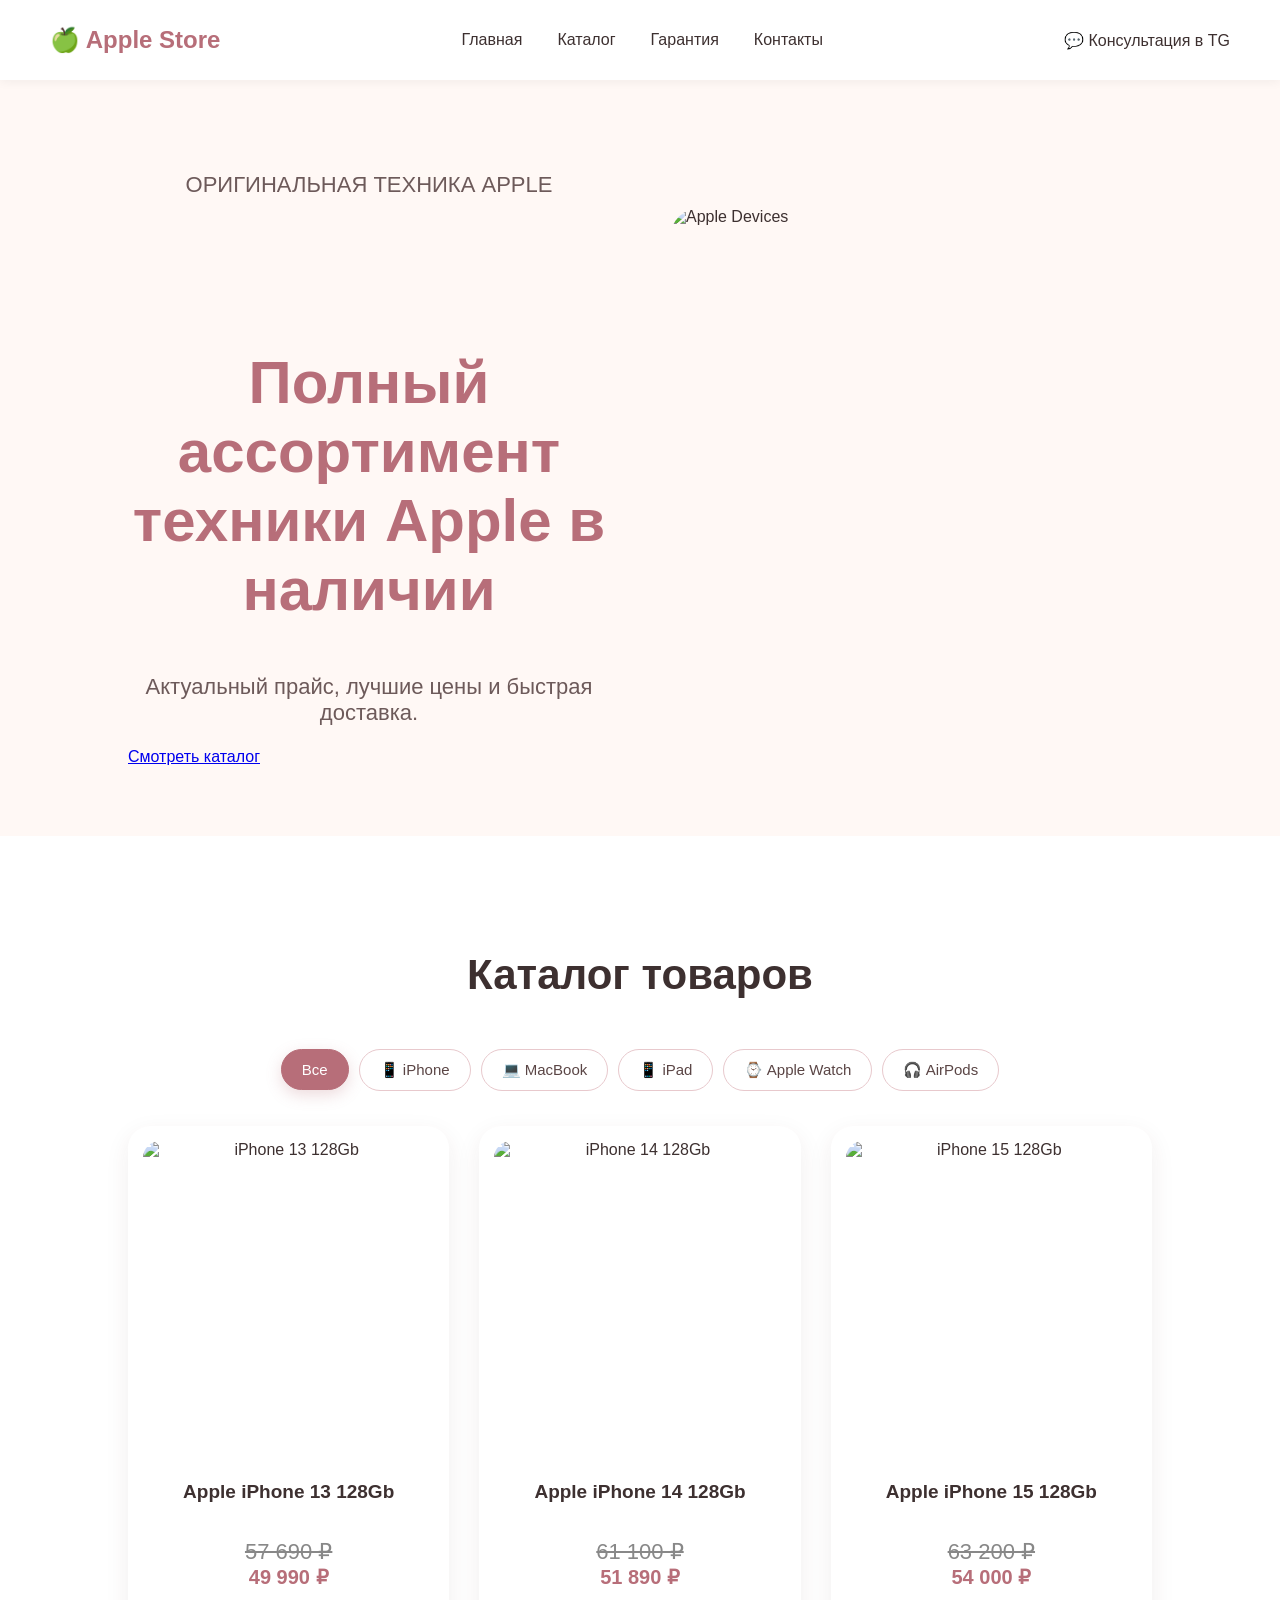
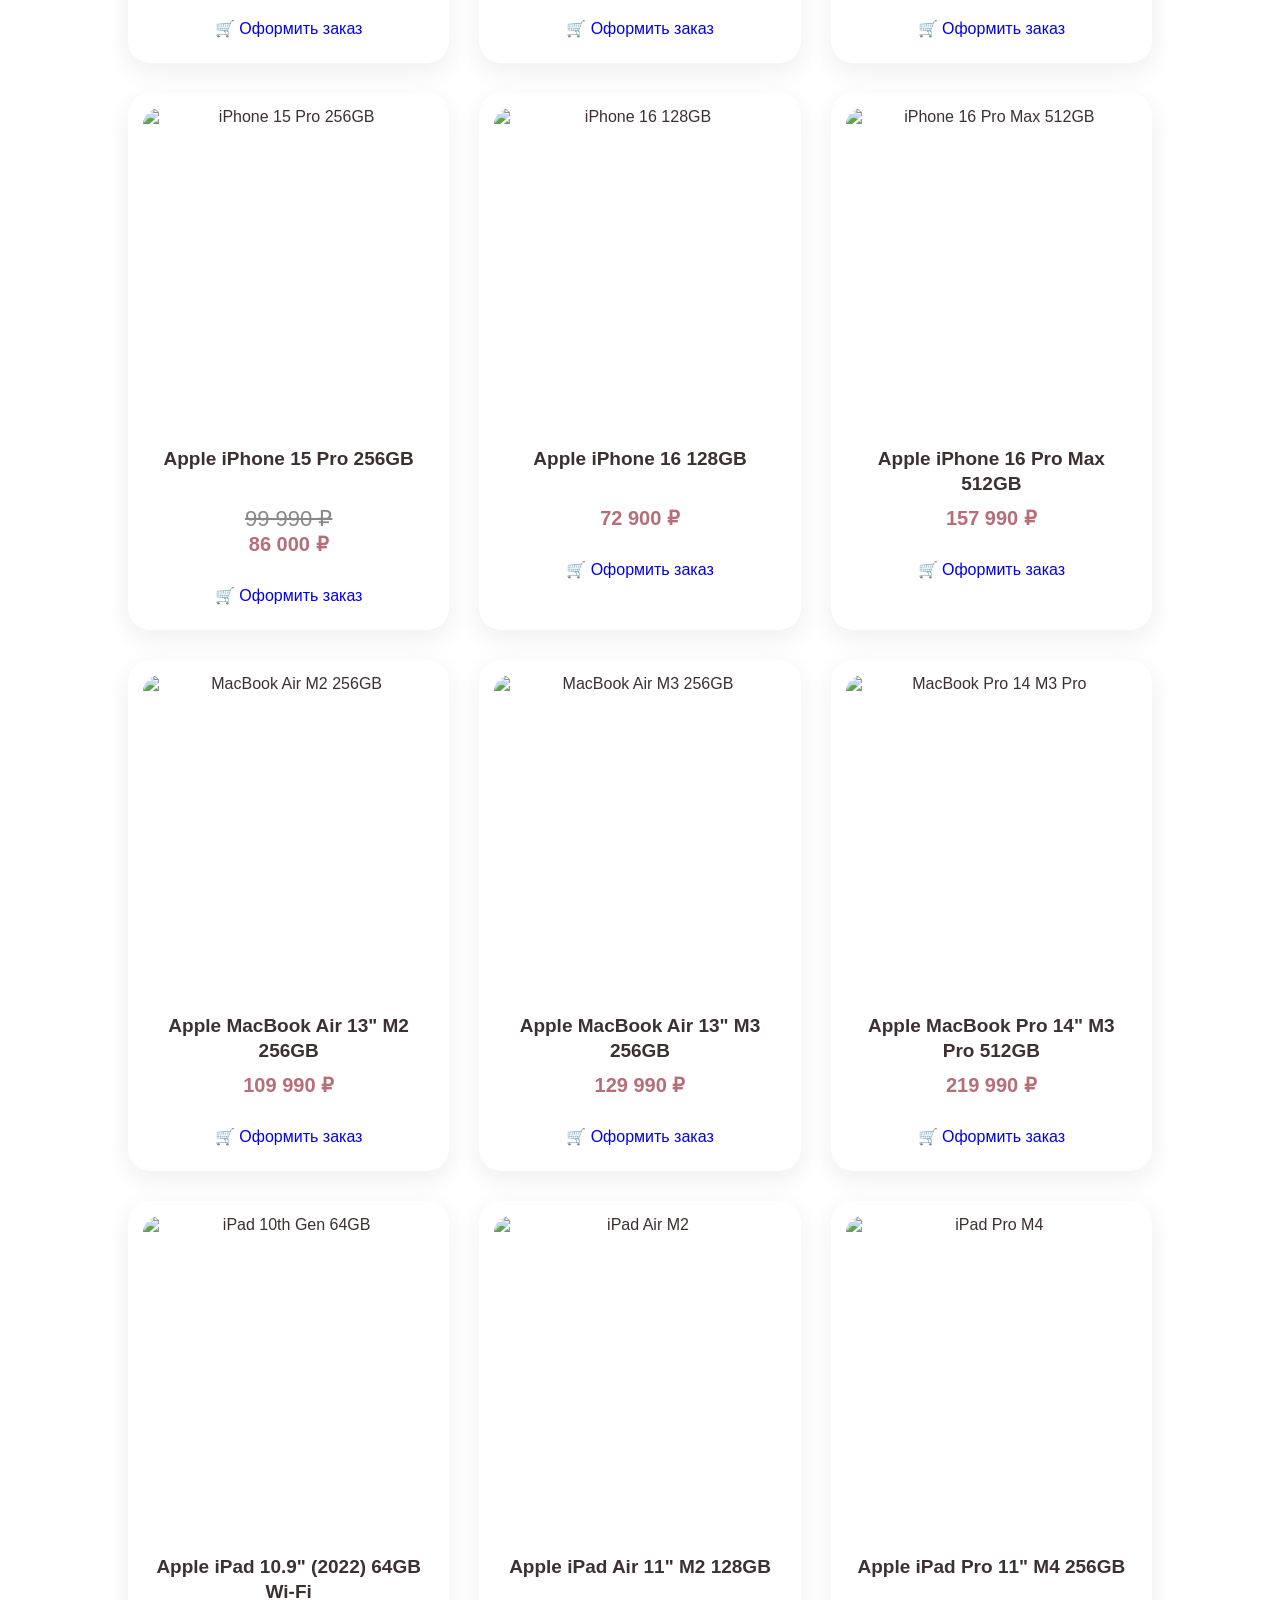
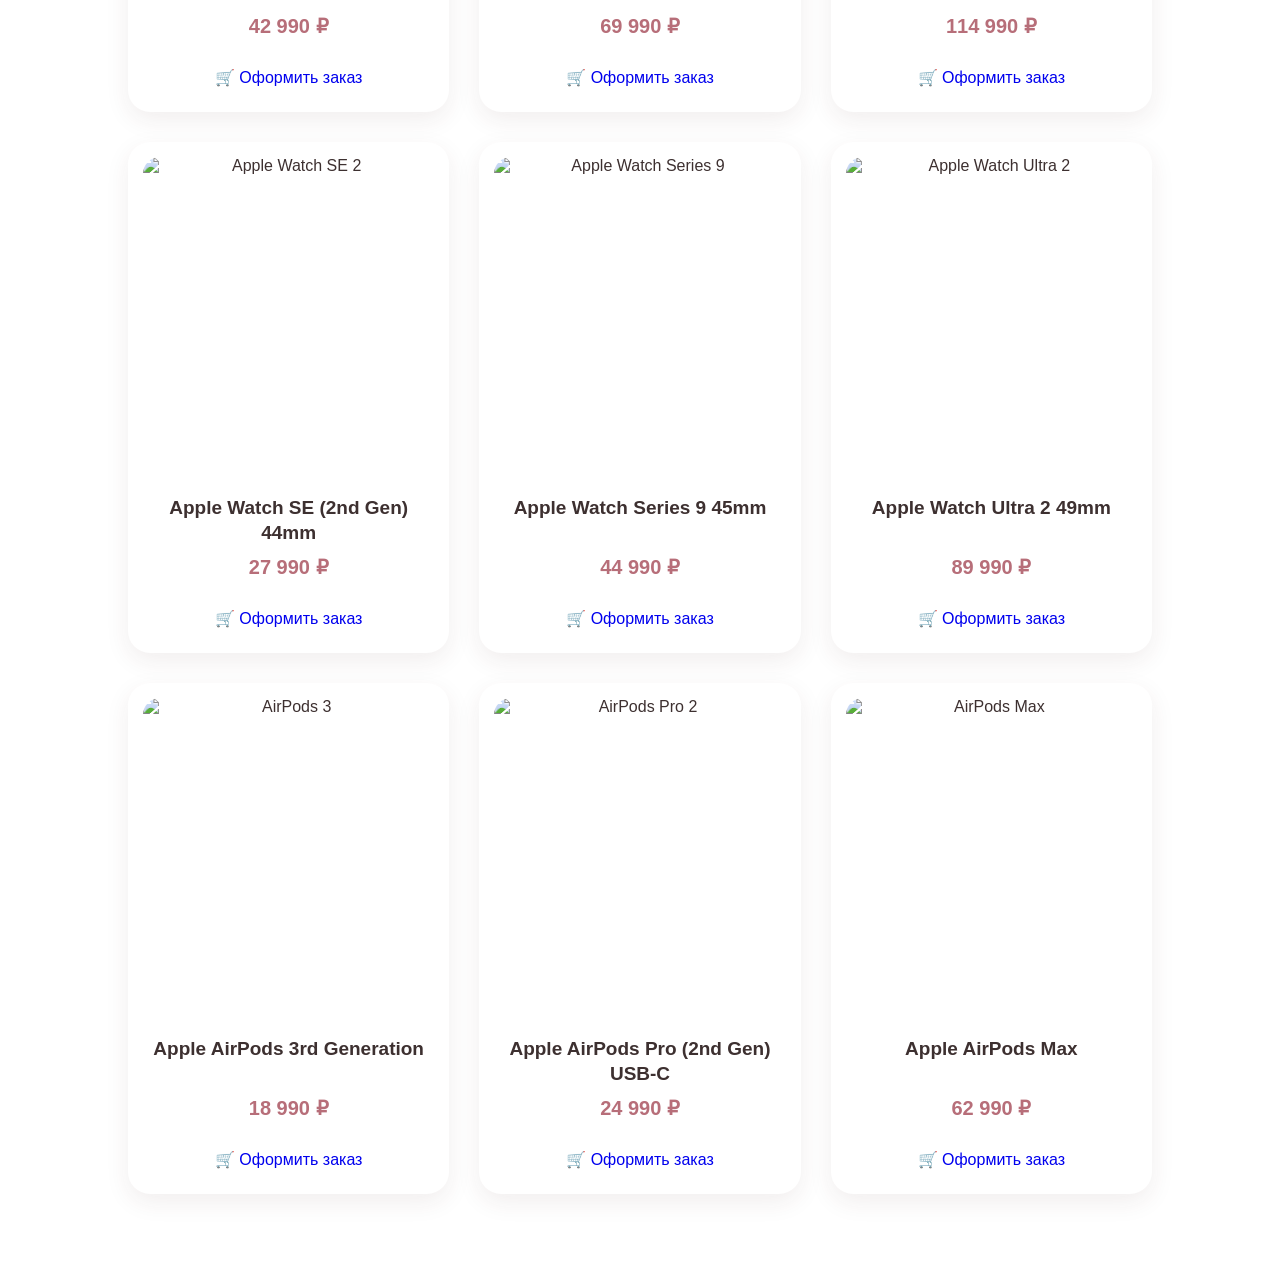
==== commit a7487d39: "Update index.html" ====
--- a/index.html
+++ b/index.html
@@ -33,20 +33,20 @@
         <section class="hero">
             <div class="hero-content">
                 <p class="hero-small">ОРИГИНАЛЬНАЯ ТЕХНИКА APPLE</p>
-                <h1>Apple iPhone<br>в наличии и под заказ</h1>
+                <h1>Полный ассортимент<br>техники Apple в наличии</h1>
                 <p class="hero-text">Актуальный прайс, лучшие цены и быстрая доставка.</p>
                 <a href="#products" class="hero-button">Смотреть каталог</a>
             </div>
 
             <div class="hero-image">
-                <img src="https://images.unsplash.com/photo-1510557880182-3d4d3cba35a5?w=600" alt="Apple iPhone">
+                <img src="https://images.unsplash.com/photo-1510557880182-3d4d3cba35a5?w=600" alt="Apple Devices">
             </div>
         </section>
 
         <!-- КАТАЛОГ -->
         <section class="products" id="products">
 
-            <h2>Каталог iPhone</h2>
+            <h2>Каталог товаров</h2>
 
             <!-- КАТЕГОРИИ -->
             <div class="category-buttons">
@@ -58,10 +58,10 @@
                 <button class="category-button" data-category="airpods">🎧 AirPods</button>
             </div>
 
-            <!-- ТОВАРЫ ИЗ ПРАЙСА -->
+            <!-- ТОВАРЫ -->
             <div class="products-grid">
 
-                <!-- iPhone 13 -->
+                <!-- ===== IPHONE ===== -->
                 <div class="product-card" data-category="iphone">
                     <img src="https://images.unsplash.com/photo-1510557880182-3d4d3cba35a5?w=400" alt="iPhone 13 128Gb">
                     <h3>Apple iPhone 13 128Gb</h3>
@@ -70,7 +70,6 @@
                     <a href="https://t.me/Li_ve_Tech?text=Здравствуйте,%20хочу%20заказать%20Apple%20iPhone%2013%20128Gb" class="hero-button" style="display:block; text-align:center; padding: 10px; text-decoration:none;">🛒 Оформить заказ</a>
                 </div>
 
-                <!-- iPhone 14 128Gb -->
                 <div class="product-card" data-category="iphone">
                     <img src="https://images.unsplash.com/photo-1603891128711-11b4b0320d31?w=400" alt="iPhone 14 128Gb">
                     <h3>Apple iPhone 14 128Gb</h3>
@@ -79,16 +78,6 @@
                     <a href="https://t.me/Li_ve_Tech?text=Здравствуйте,%20хочу%20заказать%20Apple%20iPhone%2014%20128Gb" class="hero-button" style="display:block; text-align:center; padding: 10px; text-decoration:none;">🛒 Оформить заказ</a>
                 </div>
 
-                <!-- iPhone 14 256Gb -->
-                <div class="product-card" data-category="iphone">
-                    <img src="https://images.unsplash.com/photo-1603891128711-11b4b0320d31?w=400" alt="iPhone 14 256Gb">
-                    <h3>Apple iPhone 14 256Gb</h3>
-                    <p style="text-decoration: line-through; color: #888; margin: 0;">66 000 ₽</p>
-                    <p class="product-price">52 300 ₽</p>
-                    <a href="https://t.me/Li_ve_Tech?text=Здравствуйте,%20хочу%20заказать%20Apple%20iPhone%2014%20256Gb" class="hero-button" style="display:block; text-align:center; padding: 10px; text-decoration:none;">🛒 Оформить заказ</a>
-                </div>
-
-                <!-- iPhone 15 128Gb -->
                 <div class="product-card" data-category="iphone">
                     <img src="https://images.unsplash.com/photo-1511707171634-5f897ff02aa9?w=400" alt="iPhone 15 128Gb">
                     <h3>Apple iPhone 15 128Gb</h3>
@@ -97,34 +86,6 @@
                     <a href="https://t.me/Li_ve_Tech?text=Здравствуйте,%20хочу%20заказать%20Apple%20iPhone%2015%20128Gb" class="hero-button" style="display:block; text-align:center; padding: 10px; text-decoration:none;">🛒 Оформить заказ</a>
                 </div>
 
-                <!-- iPhone 15 256Gb -->
-                <div class="product-card" data-category="iphone">
-                    <img src="https://images.unsplash.com/photo-1511707171634-5f897ff02aa9?w=400" alt="iPhone 15 256Gb">
-                    <h3>Apple iPhone 15 256Gb</h3>
-                    <p style="text-decoration: line-through; color: #888; margin: 0;">74 700 ₽</p>
-                    <p class="product-price">63 500 ₽</p>
-                    <a href="https://t.me/Li_ve_Tech?text=Здравствуйте,%20хочу%20заказать%20Apple%20iPhone%2015%20256Gb" class="hero-button" style="display:block; text-align:center; padding: 10px; text-decoration:none;">🛒 Оформить заказ</a>
-                </div>
-
-                <!-- iPhone 15 Plus 128Gb -->
-                <div class="product-card" data-category="iphone">
-                    <img src="https://images.unsplash.com/photo-1591337676887-a217a6970a8a?w=400" alt="iPhone 15 Plus 128Gb">
-                    <h3>Apple iPhone 15 Plus 128Gb</h3>
-                    <p style="text-decoration: line-through; color: #888; margin: 0;">72 100 ₽</p>
-                    <p class="product-price">60 190 ₽</p>
-                    <a href="https://t.me/Li_ve_Tech?text=Здравствуйте,%20хочу%20заказать%20Apple%20iPhone%2015%20Plus%20128Gb" class="hero-button" style="display:block; text-align:center; padding: 10px; text-decoration:none;">🛒 Оформить заказ</a>
-                </div>
-
-                <!-- iPhone 15 Plus 512Gb -->
-                <div class="product-card" data-category="iphone">
-                    <img src="https://images.unsplash.com/photo-1591337676887-a217a6970a8a?w=400" alt="iPhone 15 Plus 512Gb">
-                    <h3>Apple iPhone 15 Plus 512Gb</h3>
-                    <p style="text-decoration: line-through; color: #888; margin: 0;">82 300 ₽</p>
-                    <p class="product-price">70 100 ₽</p>
-                    <a href="https://t.me/Li_ve_Tech?text=Здравствуйте,%20хочу%20заказать%20Apple%20iPhone%2015%20Plus%20512Gb" class="hero-button" style="display:block; text-align:center; padding: 10px; text-decoration:none;">🛒 Оформить заказ</a>
-                </div>
-
-                <!-- iPhone 15 Pro 256GB -->
                 <div class="product-card" data-category="iphone">
                     <img src="https://images.unsplash.com/photo-1592750475338-74b7b21085ab?w=400" alt="iPhone 15 Pro 256GB">
                     <h3>Apple iPhone 15 Pro 256GB</h3>
@@ -133,7 +94,6 @@
                     <a href="https://t.me/Li_ve_Tech?text=Здравствуйте,%20хочу%20заказать%20Apple%20iPhone%2015%20Pro%20256GB" class="hero-button" style="display:block; text-align:center; padding: 10px; text-decoration:none;">🛒 Оформить заказ</a>
                 </div>
 
-                <!-- iPhone 16 128GB -->
                 <div class="product-card" data-category="iphone">
                     <img src="https://images.unsplash.com/photo-1511707171634-5f897ff02aa9?w=400" alt="iPhone 16 128GB">
                     <h3>Apple iPhone 16 128GB</h3>
@@ -141,47 +101,6 @@
                     <a href="https://t.me/Li_ve_Tech?text=Здравствуйте,%20хочу%20заказать%20Apple%20iPhone%2016%20128GB" class="hero-button" style="display:block; text-align:center; padding: 10px; text-decoration:none;">🛒 Оформить заказ</a>
                 </div>
 
-                <!-- iPhone 16 256GB -->
-                <div class="product-card" data-category="iphone">
-                    <img src="https://images.unsplash.com/photo-1511707171634-5f897ff02aa9?w=400" alt="iPhone 16 256GB">
-                    <h3>Apple iPhone 16 256GB</h3>
-                    <p class="product-price">99 900 ₽</p>
-                    <a href="https://t.me/Li_ve_Tech?text=Здравствуйте,%20хочу%20заказать%20Apple%20iPhone%2016%20256GB" class="hero-button" style="display:block; text-align:center; padding: 10px; text-decoration:none;">🛒 Оформить заказ</a>
-                </div>
-
-                <!-- iPhone 16 Plus 128GB -->
-                <div class="product-card" data-category="iphone">
-                    <img src="https://images.unsplash.com/photo-1591337676887-a217a6970a8a?w=400" alt="iPhone 16 Plus 128GB">
-                    <h3>Apple iPhone 16 Plus 128GB</h3>
-                    <p class="product-price">85 900 ₽</p>
-                    <a href="https://t.me/Li_ve_Tech?text=Здравствуйте,%20хочу%20заказать%20Apple%20iPhone%2016%20Plus%20128GB" class="hero-button" style="display:block; text-align:center; padding: 10px; text-decoration:none;">🛒 Оформить заказ</a>
-                </div>
-
-                <!-- iPhone 16 Plus 256GB -->
-                <div class="product-card" data-category="iphone">
-                    <img src="https://images.unsplash.com/photo-1591337676887-a217a6970a8a?w=400" alt="iPhone 16 Plus 256GB">
-                    <h3>Apple iPhone 16 Plus 256GB</h3>
-                    <p class="product-price">99 900 ₽</p>
-                    <a href="https://t.me/Li_ve_Tech?text=Здравствуйте,%20хочу%20заказать%20Apple%20iPhone%2016%20Plus%20256GB" class="hero-button" style="display:block; text-align:center; padding: 10px; text-decoration:none;">🛒 Оформить заказ</a>
-                </div>
-
-                <!-- iPhone 16 Plus 512GB -->
-                <div class="product-card" data-category="iphone">
-                    <img src="https://images.unsplash.com/photo-1591337676887-a217a6970a8a?w=400" alt="iPhone 16 Plus 512GB">
-                    <h3>Apple iPhone 16 Plus 512GB</h3>
-                    <p class="product-price">115 990 ₽</p>
-                    <a href="https://t.me/Li_ve_Tech?text=Здравствуйте,%20хочу%20заказать%20Apple%20iPhone%2016%20Plus%20512GB" class="hero-button" style="display:block; text-align:center; padding: 10px; text-decoration:none;">🛒 Оформить заказ</a>
-                </div>
-
-                <!-- iPhone 16 Pro 128GB -->
-                <div class="product-card" data-category="iphone">
-                    <img src="https://images.unsplash.com/photo-1592750475338-74b7b21085ab?w=400" alt="iPhone 16 Pro 128GB">
-                    <h3>Apple iPhone 16 Pro 128GB</h3>
-                    <p class="product-price">122 990 ₽</p>
-                    <a href="https://t.me/Li_ve_Tech?text=Здравствуйте,%20хочу%20заказать%20Apple%20iPhone%2016%20Pro%20128GB" class="hero-button" style="display:block; text-align:center; padding: 10px; text-decoration:none;">🛒 Оформить заказ</a>
-                </div>
-
-                <!-- iPhone 16 Pro Max 512GB -->
                 <div class="product-card" data-category="iphone">
                     <img src="https://images.unsplash.com/photo-1592750475338-74b7b21085ab?w=400" alt="iPhone 16 Pro Max 512GB">
                     <h3>Apple iPhone 16 Pro Max 512GB</h3>
@@ -189,44 +108,92 @@
                     <a href="https://t.me/Li_ve_Tech?text=Здравствуйте,%20хочу%20заказать%20Apple%20iPhone%2016%20Pro%20Max%20512GB" class="hero-button" style="display:block; text-align:center; padding: 10px; text-decoration:none;">🛒 Оформить заказ</a>
                 </div>
 
-                <!-- iPhone 16 Pro Max 1TB -->
-                <div class="product-card" data-category="iphone">
-                    <img src="https://images.unsplash.com/photo-1592750475338-74b7b21085ab?w=400" alt="iPhone 16 Pro Max 1TB">
-                    <h3>Apple iPhone 16 Pro Max 1TB</h3>
-                    <p class="product-price">159 990 ₽</p>
-                    <a href="https://t.me/Li_ve_Tech?text=Здравствуйте,%20хочу%20заказать%20Apple%20iPhone%2016%20Pro%20Max%201TB" class="hero-button" style="display:block; text-align:center; padding: 10px; text-decoration:none;">🛒 Оформить заказ</a>
-                </div>
-
-                <!-- iPhone 17e 256GB -->
-                <div class="product-card" data-category="iphone">
-                    <img src="https://images.unsplash.com/photo-1510557880182-3d4d3cba35a5?w=400" alt="iPhone 17e 256GB">
-                    <h3>Apple iPhone 17e 256GB</h3>
+                <!-- ===== MACBOOK ===== -->
+                <div class="product-card" data-category="macbook">
+                    <img src="https://images.unsplash.com/photo-1517336714731-489689fd1ca8?w=400" alt="MacBook Air M2 256GB">
+                    <h3>Apple MacBook Air 13" M2 256GB</h3>
+                    <p class="product-price">109 990 ₽</p>
+                    <a href="https://t.me/Li_ve_Tech?text=Здравствуйте,%20хочу%20заказать%20Apple%20MacBook%20Air%2013%20M2%20256GB" class="hero-button" style="display:block; text-align:center; padding: 10px; text-decoration:none;">🛒 Оформить заказ</a>
+                </div>
+
+                <div class="product-card" data-category="macbook">
+                    <img src="https://images.unsplash.com/photo-1517336714731-489689fd1ca8?w=400" alt="MacBook Air M3 256GB">
+                    <h3>Apple MacBook Air 13" M3 256GB</h3>
+                    <p class="product-price">129 990 ₽</p>
+                    <a href="https://t.me/Li_ve_Tech?text=Здравствуйте,%20хочу%20заказать%20Apple%20MacBook%20Air%2013%20M3%20256GB" class="hero-button" style="display:block; text-align:center; padding: 10px; text-decoration:none;">🛒 Оформить заказ</a>
+                </div>
+
+                <div class="product-card" data-category="macbook">
+                    <img src="https://images.unsplash.com/photo-1611186871348-b1ce696e52c9?w=400" alt="MacBook Pro 14 M3 Pro">
+                    <h3>Apple MacBook Pro 14" M3 Pro 512GB</h3>
+                    <p class="product-price">219 990 ₽</p>
+                    <a href="https://t.me/Li_ve_Tech?text=Здравствуйте,%20хочу%20заказать%20Apple%20MacBook%20Pro%2014%20M3%20Pro" class="hero-button" style="display:block; text-align:center; padding: 10px; text-decoration:none;">🛒 Оформить заказ</a>
+                </div>
+
+                <!-- ===== IPAD ===== -->
+                <div class="product-card" data-category="ipad">
+                    <img src="https://images.unsplash.com/photo-1544244015-0df4b3ffc6b0?w=400" alt="iPad 10th Gen 64GB">
+                    <h3>Apple iPad 10.9" (2022) 64GB Wi-Fi</h3>
+                    <p class="product-price">42 990 ₽</p>
+                    <a href="https://t.me/Li_ve_Tech?text=Здравствуйте,%20хочу%20заказать%20Apple%20iPad%2010.9%2064GB" class="hero-button" style="display:block; text-align:center; padding: 10px; text-decoration:none;">🛒 Оформить заказ</a>
+                </div>
+
+                <div class="product-card" data-category="ipad">
+                    <img src="https://images.unsplash.com/photo-1544244015-0df4b3ffc6b0?w=400" alt="iPad Air M2">
+                    <h3>Apple iPad Air 11" M2 128GB</h3>
                     <p class="product-price">69 990 ₽</p>
-                    <a href="https://t.me/Li_ve_Tech?text=Здравствуйте,%20хочу%20заказать%20Apple%20iPhone%2017e%20256GB" class="hero-button" style="display:block; text-align:center; padding: 10px; text-decoration:none;">🛒 Оформить заказ</a>
-                </div>
-
-                <!-- iPhone 17e 512GB -->
-                <div class="product-card" data-category="iphone">
-                    <img src="https://images.unsplash.com/photo-1510557880182-3d4d3cba35a5?w=400" alt="iPhone 17e 512GB">
-                    <h3>Apple iPhone 17e 512GB</h3>
-                    <p class="product-price">94 990 ₽</p>
-                    <a href="https://t.me/Li_ve_Tech?text=Здравствуйте,%20хочу%20заказать%20Apple%20iPhone%2017e%20512GB" class="hero-button" style="display:block; text-align:center; padding: 10px; text-decoration:none;">🛒 Оформить заказ</a>
-                </div>
-
-                <!-- iPhone 17 256GB -->
-                <div class="product-card" data-category="iphone">
-                    <img src="https://images.unsplash.com/photo-1511707171634-5f897ff02aa9?w=400" alt="iPhone 17 256GB">
-                    <h3>Apple iPhone 17 256GB</h3>
-                    <p class="product-price">94 990 ₽</p>
-                    <a href="https://t.me/Li_ve_Tech?text=Здравствуйте,%20хочу%20заказать%20Apple%20iPhone%2017%20256GB" class="hero-button" style="display:block; text-align:center; padding: 10px; text-decoration:none;">🛒 Оформить заказ</a>
-                </div>
-
-                <!-- iPhone 17 512GB -->
-                <div class="product-card" data-category="iphone">
-                    <img src="https://images.unsplash.com/photo-1511707171634-5f897ff02aa9?w=400" alt="iPhone 17 512GB">
-                    <h3>Apple iPhone 17 512GB</h3>
-                    <p class="product-price">119 990 ₽</p>
-                    <a href="https://t.me/Li_ve_Tech?text=Здравствуйте,%20хочу%20заказать%20Apple%20iPhone%2017%20512GB" class="hero-button" style="display:block; text-align:center; padding: 10px; text-decoration:none;">🛒 Оформить заказ</a>
+                    <a href="https://t.me/Li_ve_Tech?text=Здравствуйте,%20хочу%20заказать%20Apple%20iPad%20Air%2011%20M2%20128GB" class="hero-button" style="display:block; text-align:center; padding: 10px; text-decoration:none;">🛒 Оформить заказ</a>
+                </div>
+
+                <div class="product-card" data-category="ipad">
+                    <img src="https://images.unsplash.com/photo-1544244015-0df4b3ffc6b0?w=400" alt="iPad Pro M4">
+                    <h3>Apple iPad Pro 11" M4 256GB</h3>
+                    <p class="product-price">114 990 ₽</p>
+                    <a href="https://t.me/Li_ve_Tech?text=Здравствуйте,%20хочу%20заказать%20Apple%20iPad%20Pro%2011%20M4%20256GB" class="hero-button" style="display:block; text-align:center; padding: 10px; text-decoration:none;">🛒 Оформить заказ</a>
+                </div>
+
+                <!-- ===== APPLE WATCH ===== -->
+                <div class="product-card" data-category="watch">
+                    <img src="https://images.unsplash.com/photo-1508685096489-7aacd43bd3b1?w=400" alt="Apple Watch SE 2">
+                    <h3>Apple Watch SE (2nd Gen) 44mm</h3>
+                    <p class="product-price">27 990 ₽</p>
+                    <a href="https://t.me/Li_ve_Tech?text=Здравствуйте,%20хочу%20заказать%20Apple%20Watch%20SE%2044mm" class="hero-button" style="display:block; text-align:center; padding: 10px; text-decoration:none;">🛒 Оформить заказ</a>
+                </div>
+
+                <div class="product-card" data-category="watch">
+                    <img src="https://images.unsplash.com/photo-1508685096489-7aacd43bd3b1?w=400" alt="Apple Watch Series 9">
+                    <h3>Apple Watch Series 9 45mm</h3>
+                    <p class="product-price">44 990 ₽</p>
+                    <a href="https://t.me/Li_ve_Tech?text=Здравствуйте,%20хочу%20заказать%20Apple%20Watch%20Series%209%2045mm" class="hero-button" style="display:block; text-align:center; padding: 10px; text-decoration:none;">🛒 Оформить заказ</a>
+                </div>
+
+                <div class="product-card" data-category="watch">
+                    <img src="https://images.unsplash.com/photo-1508685096489-7aacd43bd3b1?w=400" alt="Apple Watch Ultra 2">
+                    <h3>Apple Watch Ultra 2 49mm</h3>
+                    <p class="product-price">89 990 ₽</p>
+                    <a href="https://t.me/Li_ve_Tech?text=Здравствуйте,%20хочу%20заказать%20Apple%20Watch%20Ultra%202" class="hero-button" style="display:block; text-align:center; padding: 10px; text-decoration:none;">🛒 Оформить заказ</a>
+                </div>
+
+                <!-- ===== AIRPODS ===== -->
+                <div class="product-card" data-category="airpods">
+                    <img src="https://images.unsplash.com/photo-1600294037681-c80b4cb5b434?w=400" alt="AirPods 3">
+                    <h3>Apple AirPods 3rd Generation</h3>
+                    <p class="product-price">18 990 ₽</p>
+                    <a href="https://t.me/Li_ve_Tech?text=Здравствуйте,%20хочу%20заказать%20Apple%20AirPods%203" class="hero-button" style="display:block; text-align:center; padding: 10px; text-decoration:none;">🛒 Оформить заказ</a>
+                </div>
+
+                <div class="product-card" data-category="airpods">
+                    <img src="https://images.unsplash.com/photo-1600294037681-c80b4cb5b434?w=400" alt="AirPods Pro 2">
+                    <h3>Apple AirPods Pro (2nd Gen) USB-C</h3>
+                    <p class="product-price">24 990 ₽</p>
+                    <a href="https://t.me/Li_ve_Tech?text=Здравствуйте,%20хочу%20заказать%20Apple%20AirPods%20Pro%202" class="hero-button" style="display:block; text-align:center; padding: 10px; text-decoration:none;">🛒 Оформить заказ</a>
+                </div>
+
+                <div class="product-card" data-category="airpods">
+                    <img src="https://images.unsplash.com/photo-1546435770-a3e426bf472b?w=400" alt="AirPods Max">
+                    <h3>Apple AirPods Max</h3>
+                    <p class="product-price">62 990 ₽</p>
+                    <a href="https://t.me/Li_ve_Tech?text=Здравствуйте,%20хочу%20заказать%20Apple%20AirPods%20Max" class="hero-button" style="display:block; text-align:center; padding: 10px; text-decoration:none;">🛒 Оформить заказ</a>
                 </div>
 
             </div>
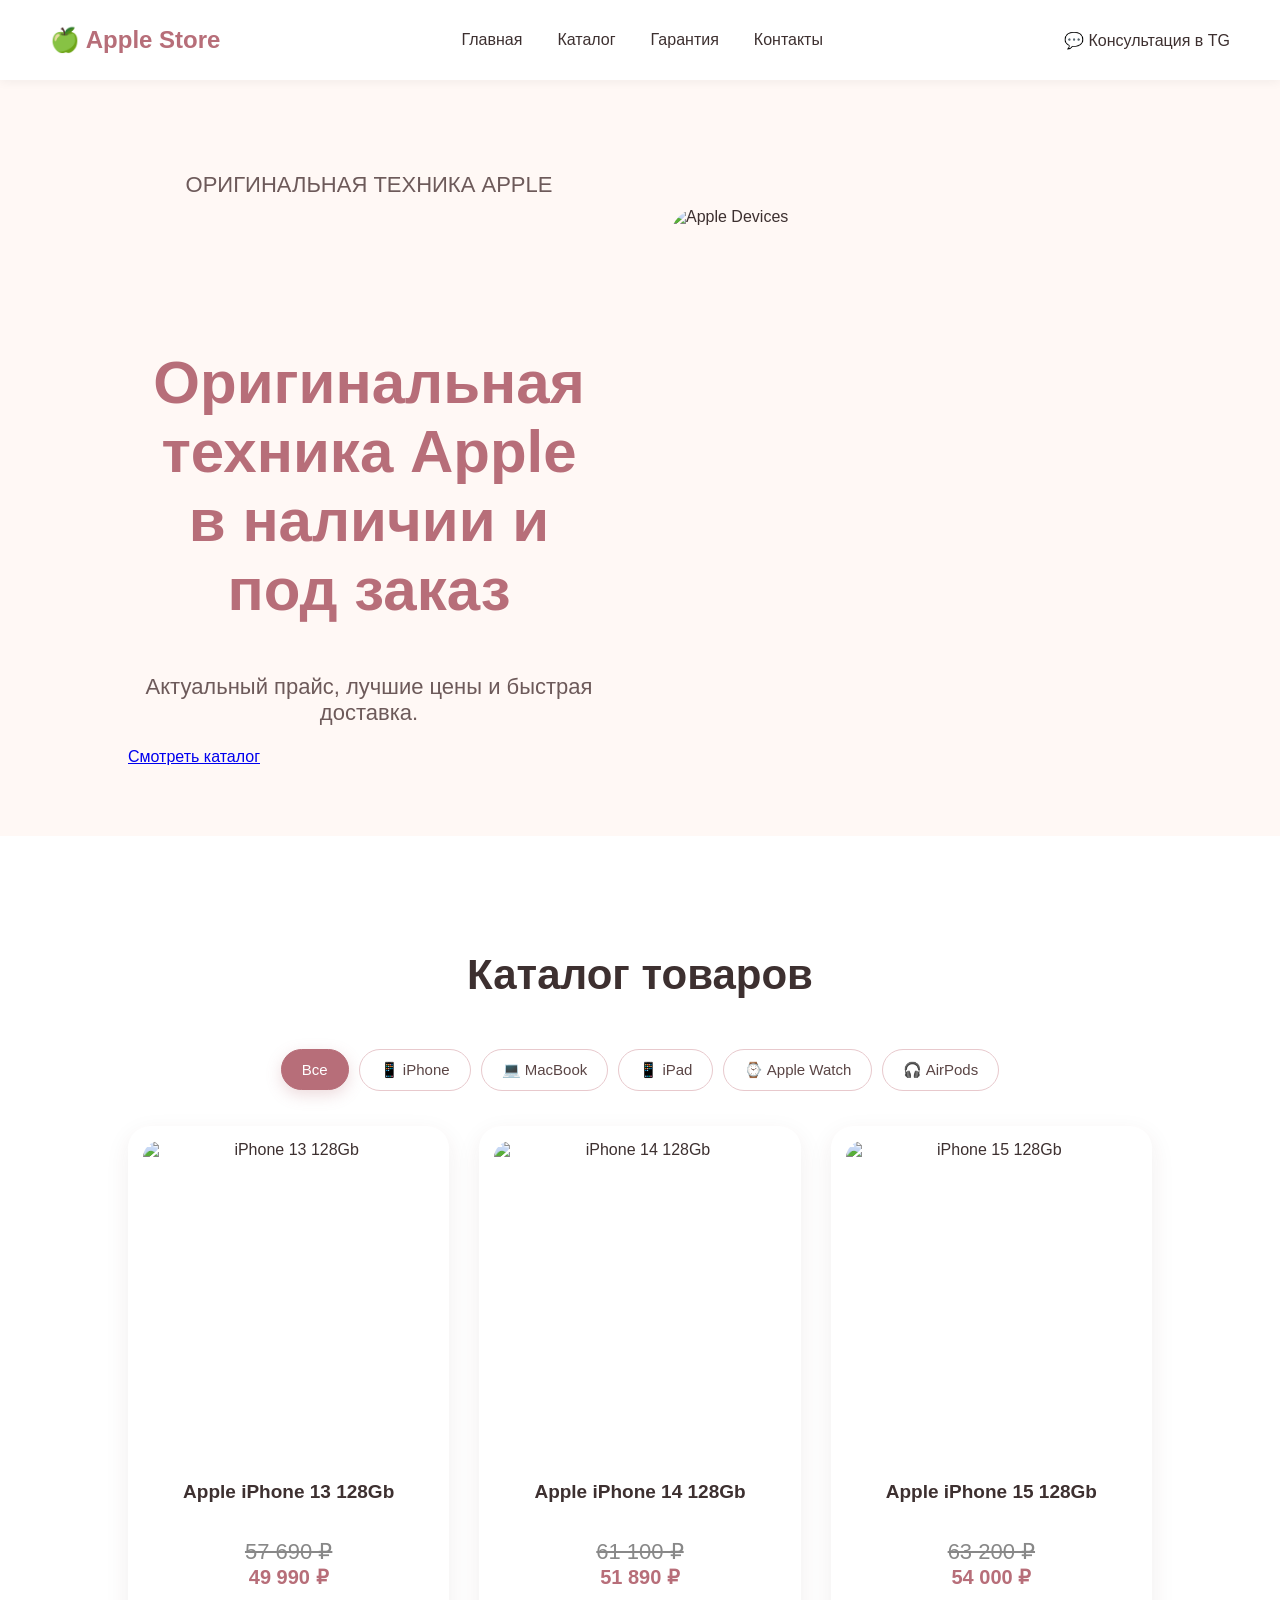
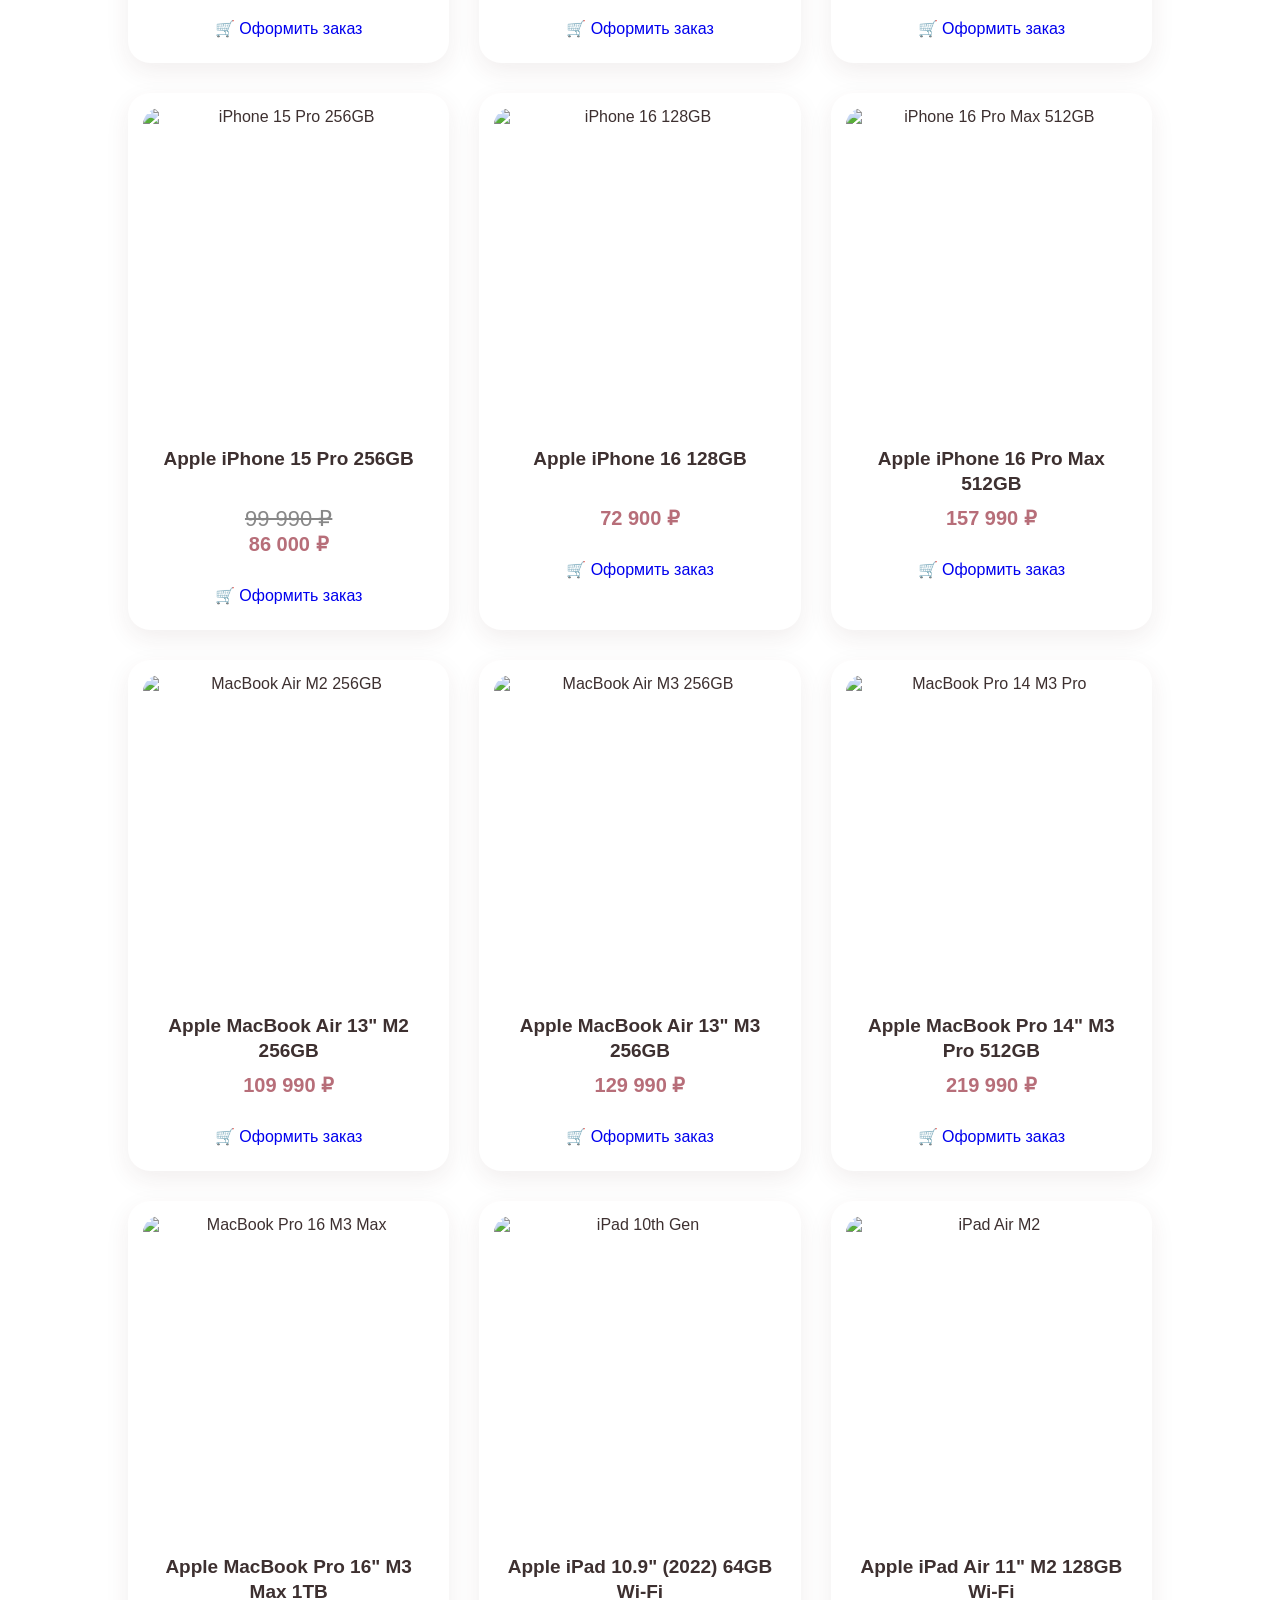
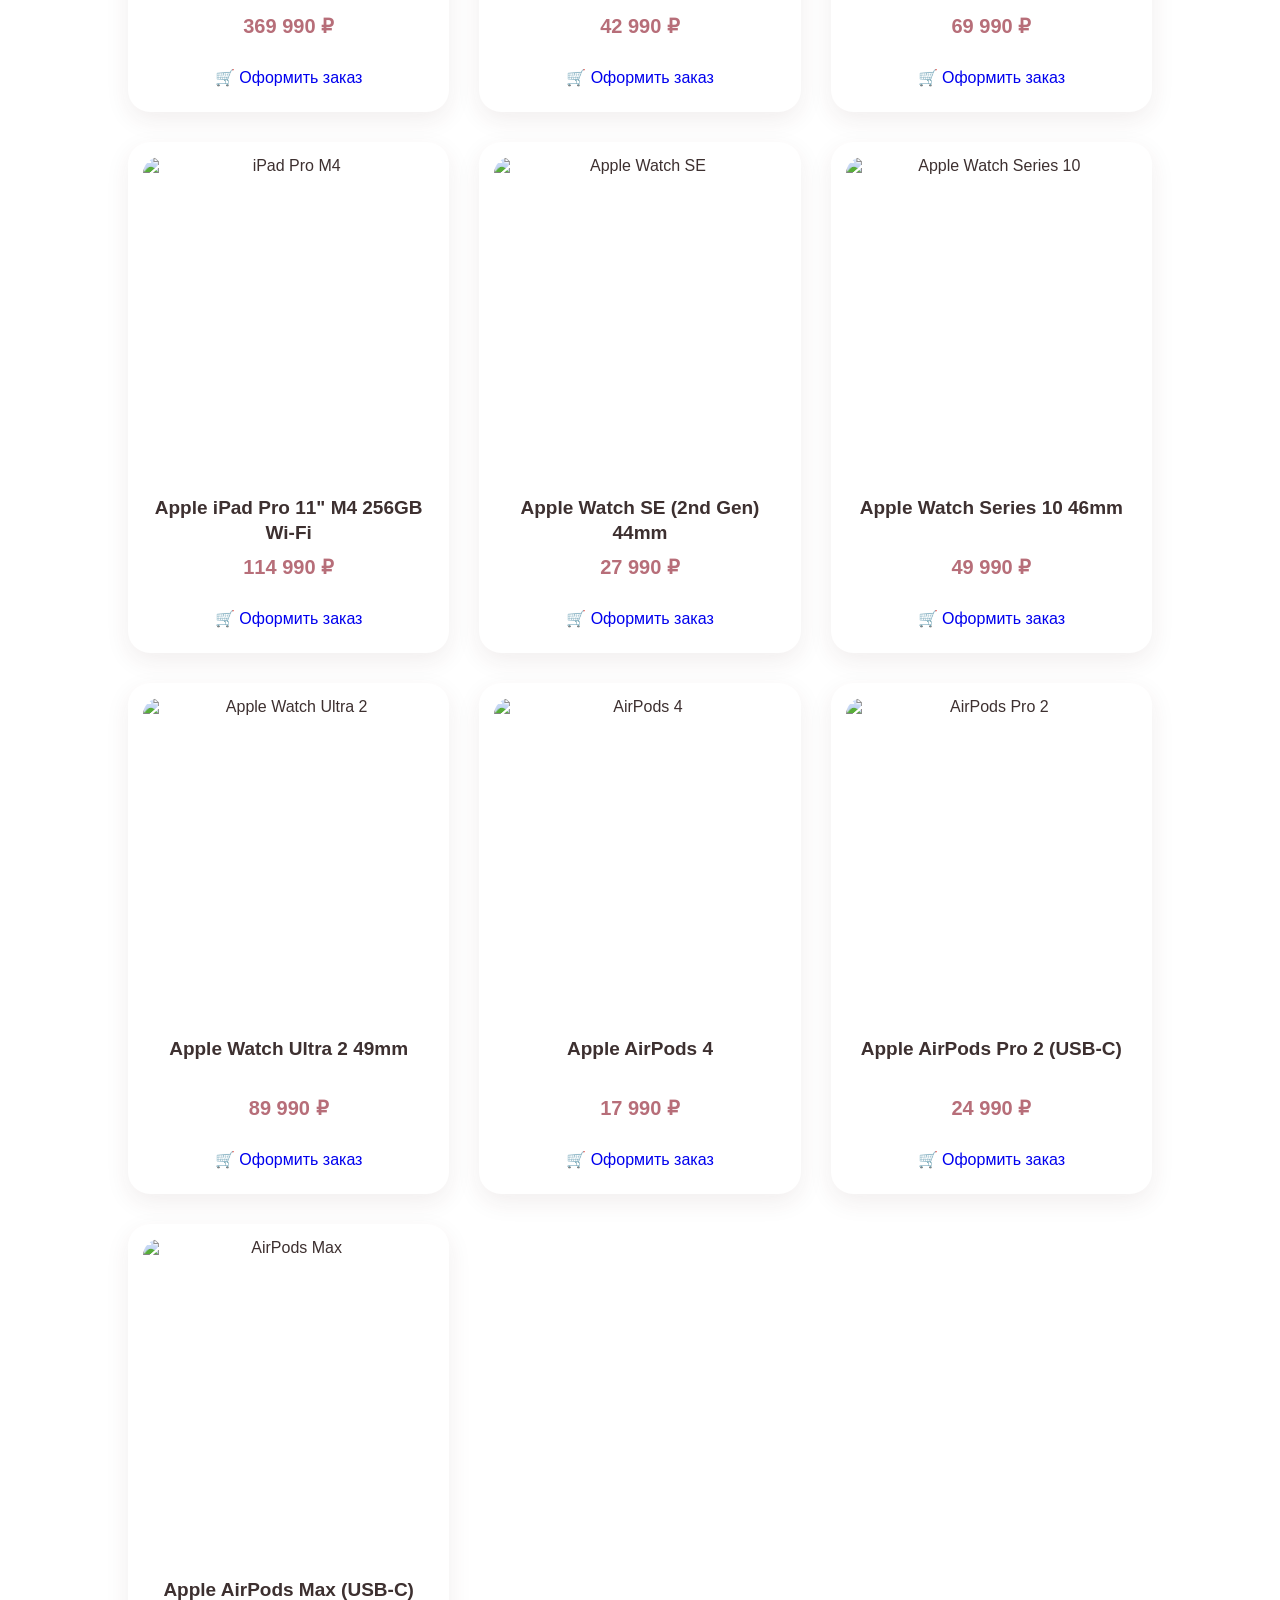
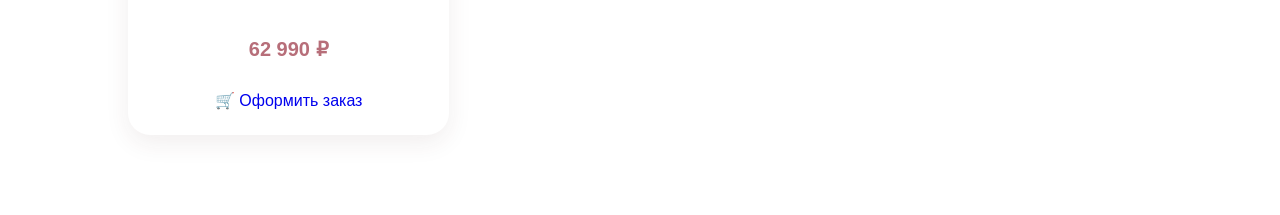
==== commit 40a98c58: "Update index.html" ====
--- a/index.html
+++ b/index.html
@@ -33,13 +33,13 @@
         <section class="hero">
             <div class="hero-content">
                 <p class="hero-small">ОРИГИНАЛЬНАЯ ТЕХНИКА APPLE</p>
-                <h1>Полный ассортимент<br>техники Apple в наличии</h1>
+                <h1>Оригинальная техника Apple<br>в наличии и под заказ</h1>
                 <p class="hero-text">Актуальный прайс, лучшие цены и быстрая доставка.</p>
                 <a href="#products" class="hero-button">Смотреть каталог</a>
             </div>
 
             <div class="hero-image">
-                <img src="https://images.unsplash.com/photo-1510557880182-3d4d3cba35a5?w=600" alt="Apple Devices">
+                <img src="https://store.storeimages.cdn-apple.com/4982/as-images.apple.com/is/iphone-card-40-iphone15prohybrid-202309?wid=680&hei=800&fmt=jpeg&qlt=90" alt="Apple Devices">
             </div>
         </section>
 
@@ -58,12 +58,12 @@
                 <button class="category-button" data-category="airpods">🎧 AirPods</button>
             </div>
 
-            <!-- ТОВАРЫ -->
+            <!-- ТОВАРЫ ИЗ ПРАЙСА И КАТАЛОГА -->
             <div class="products-grid">
 
-                <!-- ===== IPHONE ===== -->
-                <div class="product-card" data-category="iphone">
-                    <img src="https://images.unsplash.com/photo-1510557880182-3d4d3cba35a5?w=400" alt="iPhone 13 128Gb">
+                <!-- ==================== IPHONE ==================== -->
+                <div class="product-card" data-category="iphone">
+                    <img src="https://store.storeimages.cdn-apple.com/4982/as-images.apple.com/is/iphone-13-finish-select-202207-pink?wid=512&hei=512&fmt=jpeg-alpha" alt="iPhone 13 128Gb">
                     <h3>Apple iPhone 13 128Gb</h3>
                     <p style="text-decoration: line-through; color: #888; margin: 0;">57 690 ₽</p>
                     <p class="product-price">49 990 ₽</p>
@@ -71,7 +71,7 @@
                 </div>
 
                 <div class="product-card" data-category="iphone">
-                    <img src="https://images.unsplash.com/photo-1603891128711-11b4b0320d31?w=400" alt="iPhone 14 128Gb">
+                    <img src="https://store.storeimages.cdn-apple.com/4982/as-images.apple.com/is/iphone-14-finish-select-202209-midnight?wid=512&hei=512&fmt=jpeg-alpha" alt="iPhone 14 128Gb">
                     <h3>Apple iPhone 14 128Gb</h3>
                     <p style="text-decoration: line-through; color: #888; margin: 0;">61 100 ₽</p>
                     <p class="product-price">51 890 ₽</p>
@@ -79,7 +79,7 @@
                 </div>
 
                 <div class="product-card" data-category="iphone">
-                    <img src="https://images.unsplash.com/photo-1511707171634-5f897ff02aa9?w=400" alt="iPhone 15 128Gb">
+                    <img src="https://store.storeimages.cdn-apple.com/4982/as-images.apple.com/is/iphone-15-finish-select-202309-6-1inch-blue?wid=512&hei=512&fmt=jpeg-alpha" alt="iPhone 15 128Gb">
                     <h3>Apple iPhone 15 128Gb</h3>
                     <p style="text-decoration: line-through; color: #888; margin: 0;">63 200 ₽</p>
                     <p class="product-price">54 000 ₽</p>
@@ -87,7 +87,7 @@
                 </div>
 
                 <div class="product-card" data-category="iphone">
-                    <img src="https://images.unsplash.com/photo-1592750475338-74b7b21085ab?w=400" alt="iPhone 15 Pro 256GB">
+                    <img src="https://store.storeimages.cdn-apple.com/4982/as-images.apple.com/is/iphone-15-pro-finish-select-202309-6-1inch-naturaltitanium?wid=512&hei=512&fmt=jpeg-alpha" alt="iPhone 15 Pro 256GB">
                     <h3>Apple iPhone 15 Pro 256GB</h3>
                     <p style="text-decoration: line-through; color: #888; margin: 0;">99 990 ₽</p>
                     <p class="product-price">86 000 ₽</p>
@@ -95,103 +95,110 @@
                 </div>
 
                 <div class="product-card" data-category="iphone">
-                    <img src="https://images.unsplash.com/photo-1511707171634-5f897ff02aa9?w=400" alt="iPhone 16 128GB">
+                    <img src="https://store.storeimages.cdn-apple.com/4982/as-images.apple.com/is/iphone-16-finish-select-202409-6-1inch-ultramarine?wid=512&hei=512&fmt=jpeg-alpha" alt="iPhone 16 128GB">
                     <h3>Apple iPhone 16 128GB</h3>
                     <p class="product-price">72 900 ₽</p>
                     <a href="https://t.me/Li_ve_Tech?text=Здравствуйте,%20хочу%20заказать%20Apple%20iPhone%2016%20128GB" class="hero-button" style="display:block; text-align:center; padding: 10px; text-decoration:none;">🛒 Оформить заказ</a>
                 </div>
 
                 <div class="product-card" data-category="iphone">
-                    <img src="https://images.unsplash.com/photo-1592750475338-74b7b21085ab?w=400" alt="iPhone 16 Pro Max 512GB">
+                    <img src="https://store.storeimages.cdn-apple.com/4982/as-images.apple.com/is/iphone-16-pro-finish-select-202409-6-9inch-naturaltitanium?wid=512&hei=512&fmt=jpeg-alpha" alt="iPhone 16 Pro Max 512GB">
                     <h3>Apple iPhone 16 Pro Max 512GB</h3>
                     <p class="product-price">157 990 ₽</p>
                     <a href="https://t.me/Li_ve_Tech?text=Здравствуйте,%20хочу%20заказать%20Apple%20iPhone%2016%20Pro%20Max%20512GB" class="hero-button" style="display:block; text-align:center; padding: 10px; text-decoration:none;">🛒 Оформить заказ</a>
                 </div>
 
-                <!-- ===== MACBOOK ===== -->
-                <div class="product-card" data-category="macbook">
-                    <img src="https://images.unsplash.com/photo-1517336714731-489689fd1ca8?w=400" alt="MacBook Air M2 256GB">
+                <!-- ==================== MACBOOK ==================== -->
+                <div class="product-card" data-category="macbook">
+                    <img src="https://store.storeimages.cdn-apple.com/4982/as-images.apple.com/is/macbook-air-midnight-select-202206?wid=512&hei=512&fmt=jpeg-alpha" alt="MacBook Air M2 256GB">
                     <h3>Apple MacBook Air 13" M2 256GB</h3>
                     <p class="product-price">109 990 ₽</p>
                     <a href="https://t.me/Li_ve_Tech?text=Здравствуйте,%20хочу%20заказать%20Apple%20MacBook%20Air%2013%20M2%20256GB" class="hero-button" style="display:block; text-align:center; padding: 10px; text-decoration:none;">🛒 Оформить заказ</a>
                 </div>
 
                 <div class="product-card" data-category="macbook">
-                    <img src="https://images.unsplash.com/photo-1517336714731-489689fd1ca8?w=400" alt="MacBook Air M3 256GB">
+                    <img src="https://store.storeimages.cdn-apple.com/4982/as-images.apple.com/is/macbook-air-starlight-select-202402?wid=512&hei=512&fmt=jpeg-alpha" alt="MacBook Air M3 256GB">
                     <h3>Apple MacBook Air 13" M3 256GB</h3>
                     <p class="product-price">129 990 ₽</p>
                     <a href="https://t.me/Li_ve_Tech?text=Здравствуйте,%20хочу%20заказать%20Apple%20MacBook%20Air%2013%20M3%20256GB" class="hero-button" style="display:block; text-align:center; padding: 10px; text-decoration:none;">🛒 Оформить заказ</a>
                 </div>
 
                 <div class="product-card" data-category="macbook">
-                    <img src="https://images.unsplash.com/photo-1611186871348-b1ce696e52c9?w=400" alt="MacBook Pro 14 M3 Pro">
+                    <img src="https://store.storeimages.cdn-apple.com/4982/as-images.apple.com/is/mbp14-spaceblack-select-202310?wid=512&hei=512&fmt=jpeg-alpha" alt="MacBook Pro 14 M3 Pro">
                     <h3>Apple MacBook Pro 14" M3 Pro 512GB</h3>
                     <p class="product-price">219 990 ₽</p>
                     <a href="https://t.me/Li_ve_Tech?text=Здравствуйте,%20хочу%20заказать%20Apple%20MacBook%20Pro%2014%20M3%20Pro" class="hero-button" style="display:block; text-align:center; padding: 10px; text-decoration:none;">🛒 Оформить заказ</a>
                 </div>
 
-                <!-- ===== IPAD ===== -->
+                <div class="product-card" data-category="macbook">
+                    <img src="https://store.storeimages.cdn-apple.com/4982/as-images.apple.com/is/mbp16-silver-select-202310?wid=512&hei=512&fmt=jpeg-alpha" alt="MacBook Pro 16 M3 Max">
+                    <h3>Apple MacBook Pro 16" M3 Max 1TB</h3>
+                    <p class="product-price">369 990 ₽</p>
+                    <a href="https://t.me/Li_ve_Tech?text=Здравствуйте,%20хочу%20заказать%20Apple%20MacBook%20Pro%2016%20M3%20Max" class="hero-button" style="display:block; text-align:center; padding: 10px; text-decoration:none;">🛒 Оформить заказ</a>
+                </div>
+
+                <!-- ==================== IPAD ==================== -->
                 <div class="product-card" data-category="ipad">
-                    <img src="https://images.unsplash.com/photo-1544244015-0df4b3ffc6b0?w=400" alt="iPad 10th Gen 64GB">
+                    <img src="https://store.storeimages.cdn-apple.com/4982/as-images.apple.com/is/ipad-10th-gen-finish-select-202212-blue?wid=512&hei=512&fmt=jpeg-alpha" alt="iPad 10th Gen">
                     <h3>Apple iPad 10.9" (2022) 64GB Wi-Fi</h3>
                     <p class="product-price">42 990 ₽</p>
                     <a href="https://t.me/Li_ve_Tech?text=Здравствуйте,%20хочу%20заказать%20Apple%20iPad%2010.9%2064GB" class="hero-button" style="display:block; text-align:center; padding: 10px; text-decoration:none;">🛒 Оформить заказ</a>
                 </div>
 
                 <div class="product-card" data-category="ipad">
-                    <img src="https://images.unsplash.com/photo-1544244015-0df4b3ffc6b0?w=400" alt="iPad Air M2">
-                    <h3>Apple iPad Air 11" M2 128GB</h3>
+                    <img src="https://store.storeimages.cdn-apple.com/4982/as-images.apple.com/is/ipad-air-storage-select-202405-11inch-spacegray?wid=512&hei=512&fmt=jpeg-alpha" alt="iPad Air M2">
+                    <h3>Apple iPad Air 11" M2 128GB Wi-Fi</h3>
                     <p class="product-price">69 990 ₽</p>
                     <a href="https://t.me/Li_ve_Tech?text=Здравствуйте,%20хочу%20заказать%20Apple%20iPad%20Air%2011%20M2%20128GB" class="hero-button" style="display:block; text-align:center; padding: 10px; text-decoration:none;">🛒 Оформить заказ</a>
                 </div>
 
                 <div class="product-card" data-category="ipad">
-                    <img src="https://images.unsplash.com/photo-1544244015-0df4b3ffc6b0?w=400" alt="iPad Pro M4">
-                    <h3>Apple iPad Pro 11" M4 256GB</h3>
+                    <img src="https://store.storeimages.cdn-apple.com/4982/as-images.apple.com/is/ipad-pro-storage-select-202405-11inch-spaceblack?wid=512&hei=512&fmt=jpeg-alpha" alt="iPad Pro M4">
+                    <h3>Apple iPad Pro 11" M4 256GB Wi-Fi</h3>
                     <p class="product-price">114 990 ₽</p>
                     <a href="https://t.me/Li_ve_Tech?text=Здравствуйте,%20хочу%20заказать%20Apple%20iPad%20Pro%2011%20M4%20256GB" class="hero-button" style="display:block; text-align:center; padding: 10px; text-decoration:none;">🛒 Оформить заказ</a>
                 </div>
 
-                <!-- ===== APPLE WATCH ===== -->
+                <!-- ==================== APPLE WATCH ==================== -->
                 <div class="product-card" data-category="watch">
-                    <img src="https://images.unsplash.com/photo-1508685096489-7aacd43bd3b1?w=400" alt="Apple Watch SE 2">
+                    <img src="https://store.storeimages.cdn-apple.com/4982/as-images.apple.com/is/watch-se-case-config-202409?wid=512&hei=512&fmt=jpeg-alpha" alt="Apple Watch SE">
                     <h3>Apple Watch SE (2nd Gen) 44mm</h3>
                     <p class="product-price">27 990 ₽</p>
                     <a href="https://t.me/Li_ve_Tech?text=Здравствуйте,%20хочу%20заказать%20Apple%20Watch%20SE%2044mm" class="hero-button" style="display:block; text-align:center; padding: 10px; text-decoration:none;">🛒 Оформить заказ</a>
                 </div>
 
                 <div class="product-card" data-category="watch">
-                    <img src="https://images.unsplash.com/photo-1508685096489-7aacd43bd3b1?w=400" alt="Apple Watch Series 9">
-                    <h3>Apple Watch Series 9 45mm</h3>
-                    <p class="product-price">44 990 ₽</p>
-                    <a href="https://t.me/Li_ve_Tech?text=Здравствуйте,%20хочу%20заказать%20Apple%20Watch%20Series%209%2045mm" class="hero-button" style="display:block; text-align:center; padding: 10px; text-decoration:none;">🛒 Оформить заказ</a>
+                    <img src="https://store.storeimages.cdn-apple.com/4982/as-images.apple.com/is/watch-s10-case-config-202409?wid=512&hei=512&fmt=jpeg-alpha" alt="Apple Watch Series 10">
+                    <h3>Apple Watch Series 10 46mm</h3>
+                    <p class="product-price">49 990 ₽</p>
+                    <a href="https://t.me/Li_ve_Tech?text=Здравствуйте,%20хочу%20заказать%20Apple%20Watch%20Series%2010" class="hero-button" style="display:block; text-align:center; padding: 10px; text-decoration:none;">🛒 Оформить заказ</a>
                 </div>
 
                 <div class="product-card" data-category="watch">
-                    <img src="https://images.unsplash.com/photo-1508685096489-7aacd43bd3b1?w=400" alt="Apple Watch Ultra 2">
+                    <img src="https://store.storeimages.cdn-apple.com/4982/as-images.apple.com/is/watch-ultra-2-case-config-202409?wid=512&hei=512&fmt=jpeg-alpha" alt="Apple Watch Ultra 2">
                     <h3>Apple Watch Ultra 2 49mm</h3>
                     <p class="product-price">89 990 ₽</p>
                     <a href="https://t.me/Li_ve_Tech?text=Здравствуйте,%20хочу%20заказать%20Apple%20Watch%20Ultra%202" class="hero-button" style="display:block; text-align:center; padding: 10px; text-decoration:none;">🛒 Оформить заказ</a>
                 </div>
 
-                <!-- ===== AIRPODS ===== -->
+                <!-- ==================== AIRPODS ==================== -->
                 <div class="product-card" data-category="airpods">
-                    <img src="https://images.unsplash.com/photo-1600294037681-c80b4cb5b434?w=400" alt="AirPods 3">
-                    <h3>Apple AirPods 3rd Generation</h3>
-                    <p class="product-price">18 990 ₽</p>
-                    <a href="https://t.me/Li_ve_Tech?text=Здравствуйте,%20хочу%20заказать%20Apple%20AirPods%203" class="hero-button" style="display:block; text-align:center; padding: 10px; text-decoration:none;">🛒 Оформить заказ</a>
+                    <img src="https://store.storeimages.cdn-apple.com/4982/as-images.apple.com/is/airpods-4-select-202409?wid=512&hei=512&fmt=jpeg-alpha" alt="AirPods 4">
+                    <h3>Apple AirPods 4</h3>
+                    <p class="product-price">17 990 ₽</p>
+                    <a href="https://t.me/Li_ve_Tech?text=Здравствуйте,%20хочу%20заказать%20Apple%20AirPods%204" class="hero-button" style="display:block; text-align:center; padding: 10px; text-decoration:none;">🛒 Оформить заказ</a>
                 </div>
 
                 <div class="product-card" data-category="airpods">
-                    <img src="https://images.unsplash.com/photo-1600294037681-c80b4cb5b434?w=400" alt="AirPods Pro 2">
-                    <h3>Apple AirPods Pro (2nd Gen) USB-C</h3>
+                    <img src="https://store.storeimages.cdn-apple.com/4982/as-images.apple.com/is/airpods-pro-2-hero-select-202409?wid=512&hei=512&fmt=jpeg-alpha" alt="AirPods Pro 2">
+                    <h3>Apple AirPods Pro 2 (USB-C)</h3>
                     <p class="product-price">24 990 ₽</p>
                     <a href="https://t.me/Li_ve_Tech?text=Здравствуйте,%20хочу%20заказать%20Apple%20AirPods%20Pro%202" class="hero-button" style="display:block; text-align:center; padding: 10px; text-decoration:none;">🛒 Оформить заказ</a>
                 </div>
 
                 <div class="product-card" data-category="airpods">
-                    <img src="https://images.unsplash.com/photo-1546435770-a3e426bf472b?w=400" alt="AirPods Max">
-                    <h3>Apple AirPods Max</h3>
+                    <img src="https://store.storeimages.cdn-apple.com/4982/as-images.apple.com/is/airpods-max-select-202409-midnight?wid=512&hei=512&fmt=jpeg-alpha" alt="AirPods Max">
+                    <h3>Apple AirPods Max (USB-C)</h3>
                     <p class="product-price">62 990 ₽</p>
                     <a href="https://t.me/Li_ve_Tech?text=Здравствуйте,%20хочу%20заказать%20Apple%20AirPods%20Max" class="hero-button" style="display:block; text-align:center; padding: 10px; text-decoration:none;">🛒 Оформить заказ</a>
                 </div>
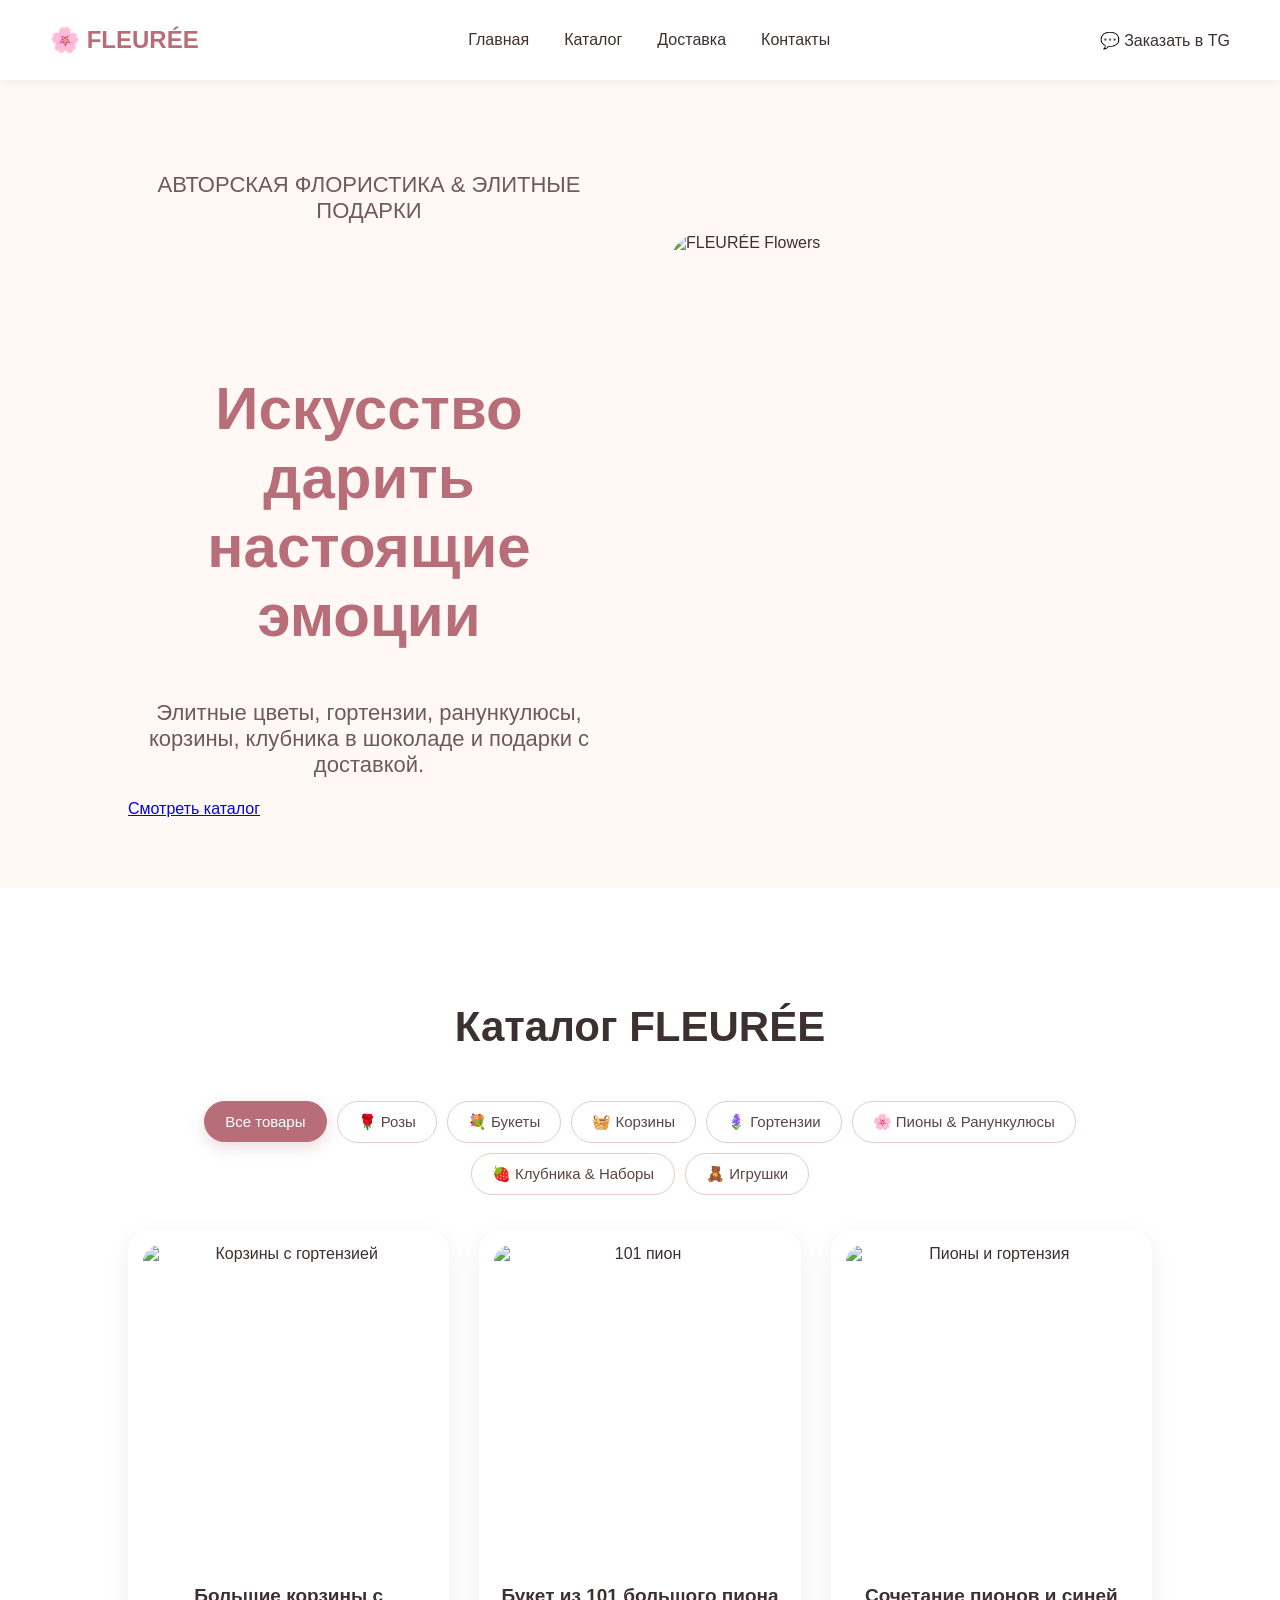
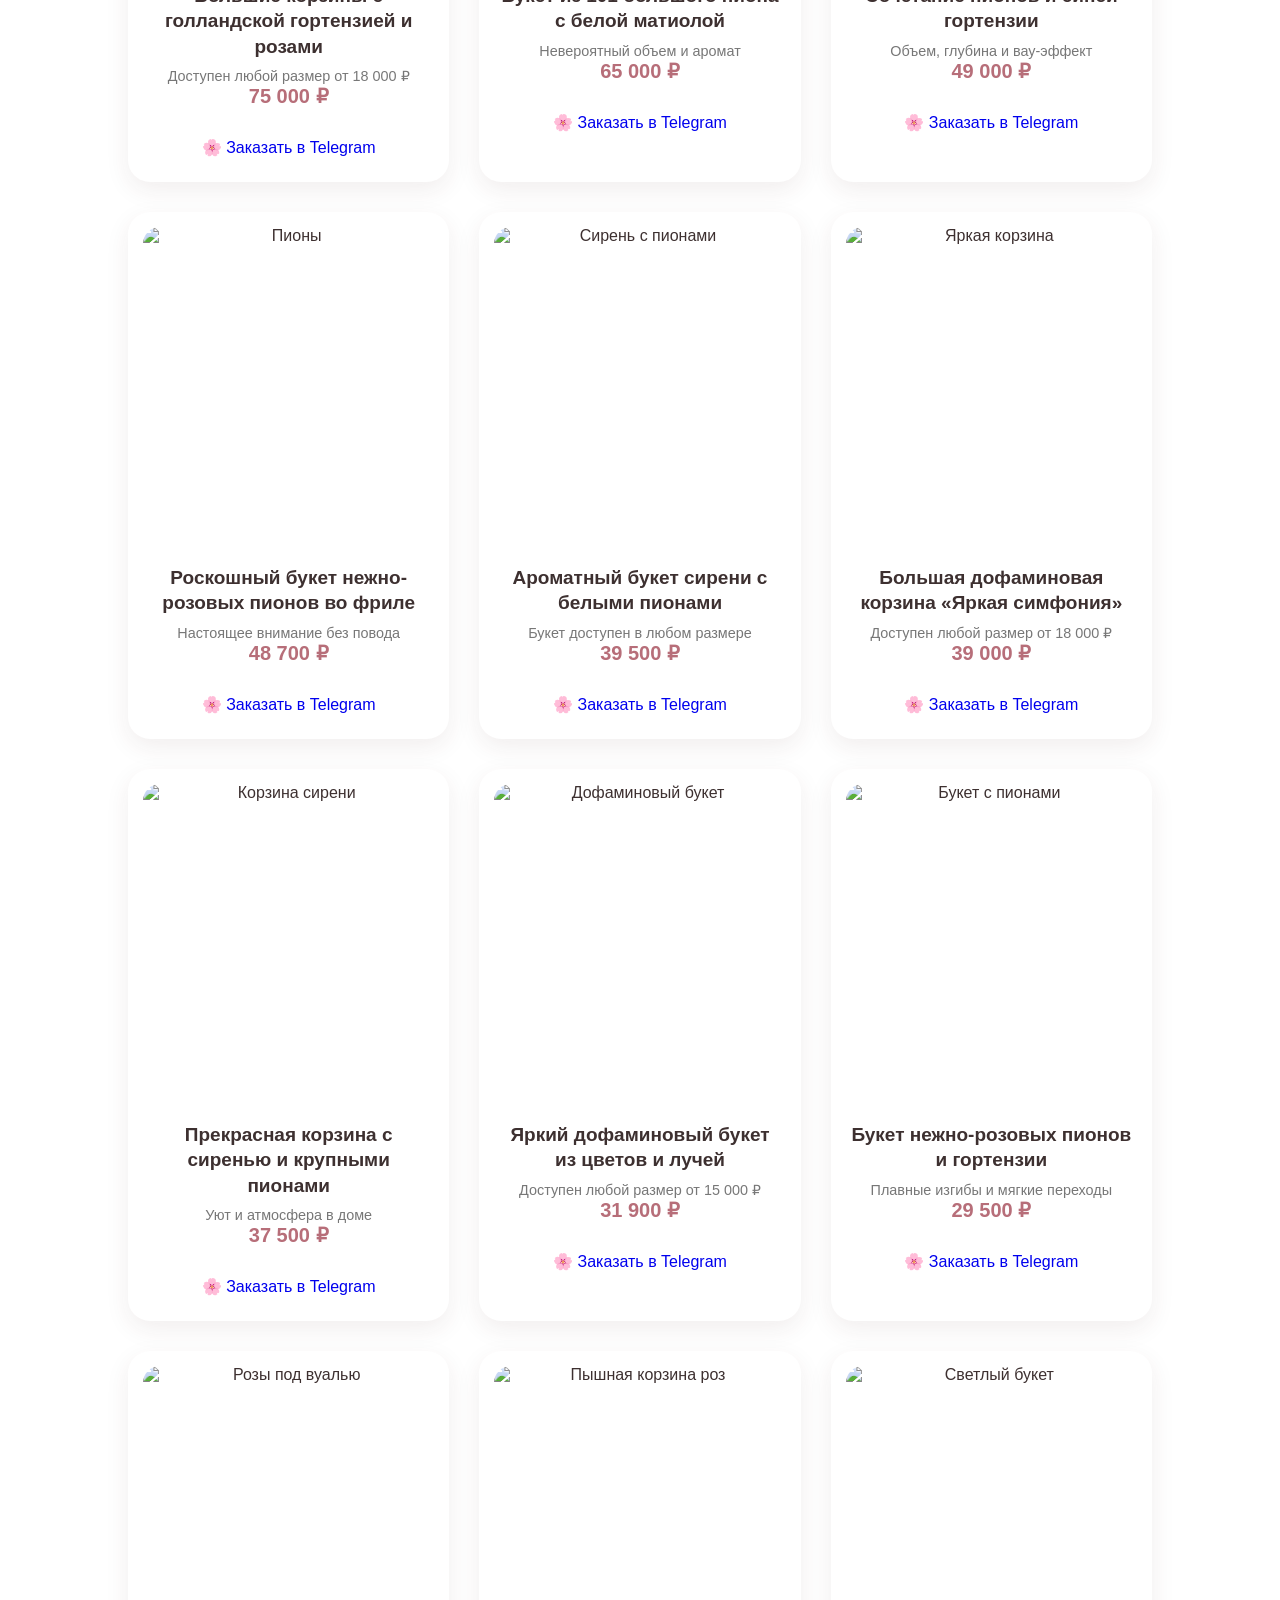
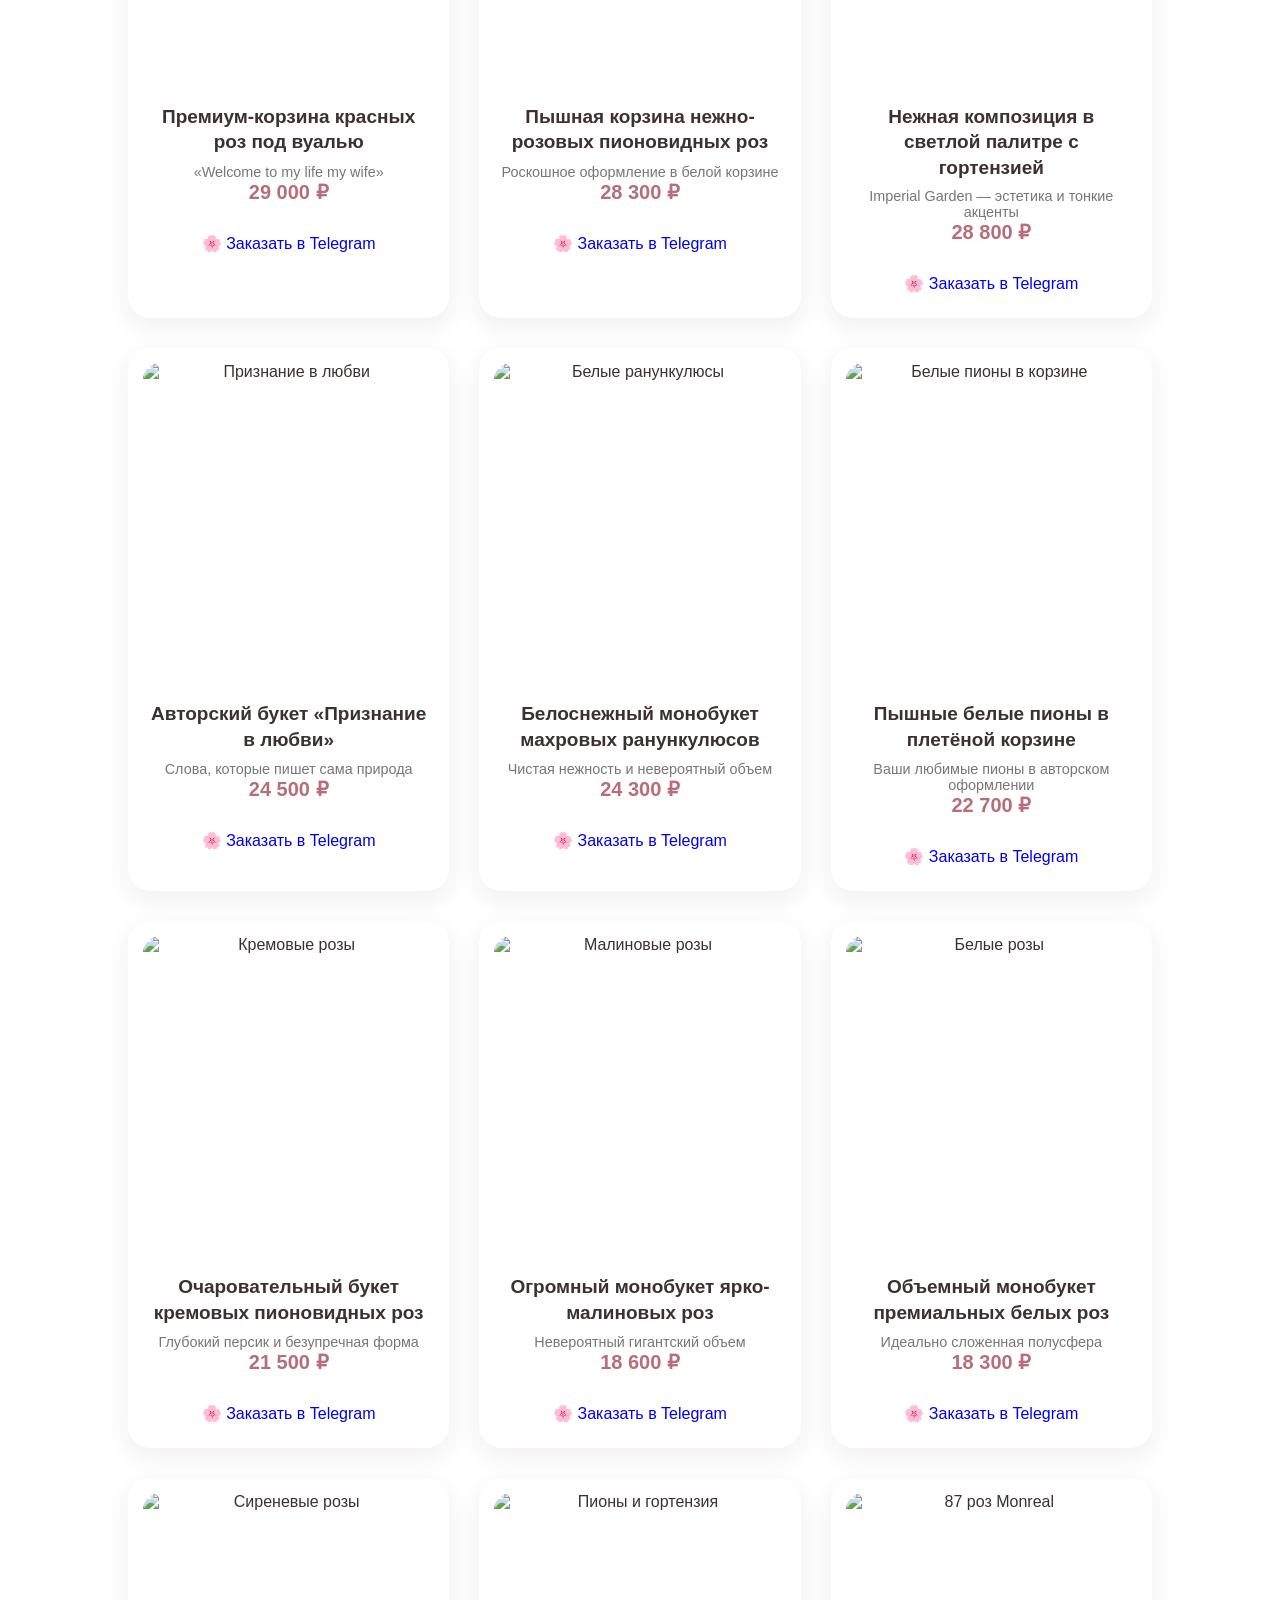
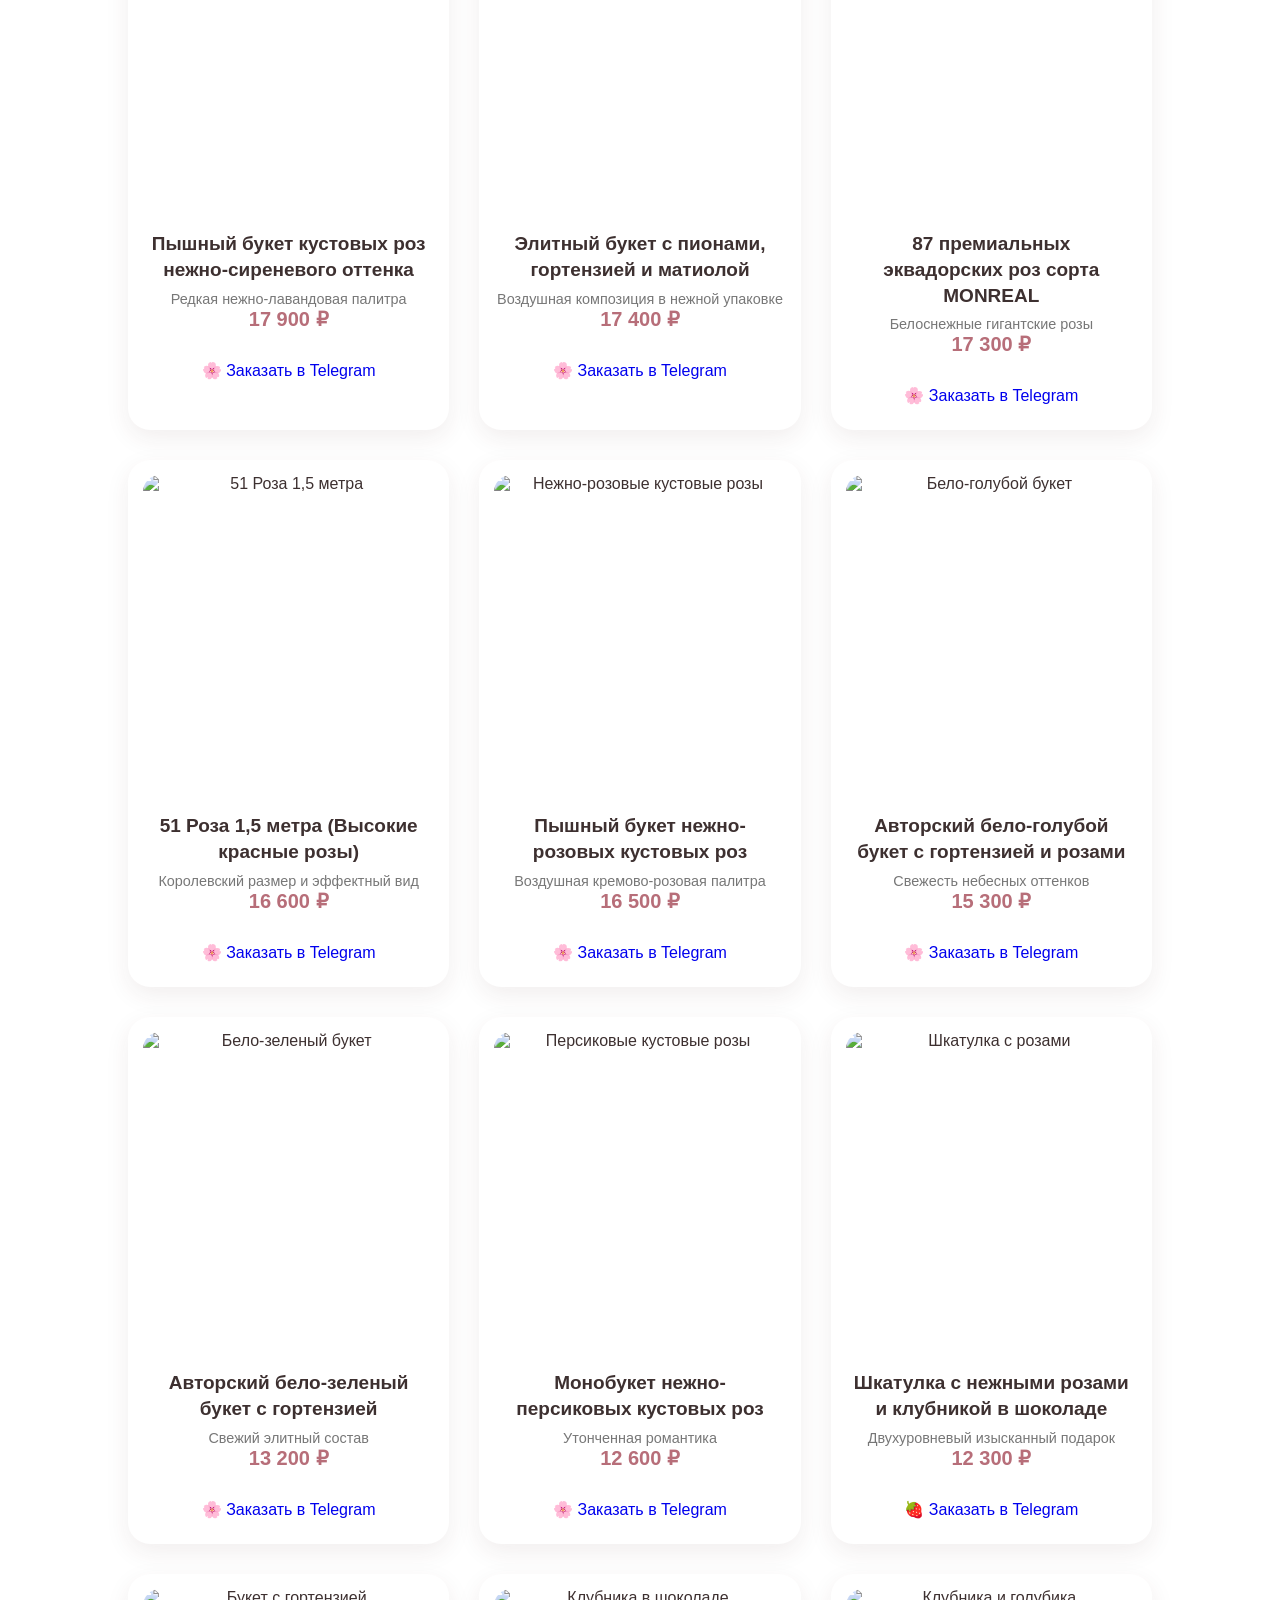
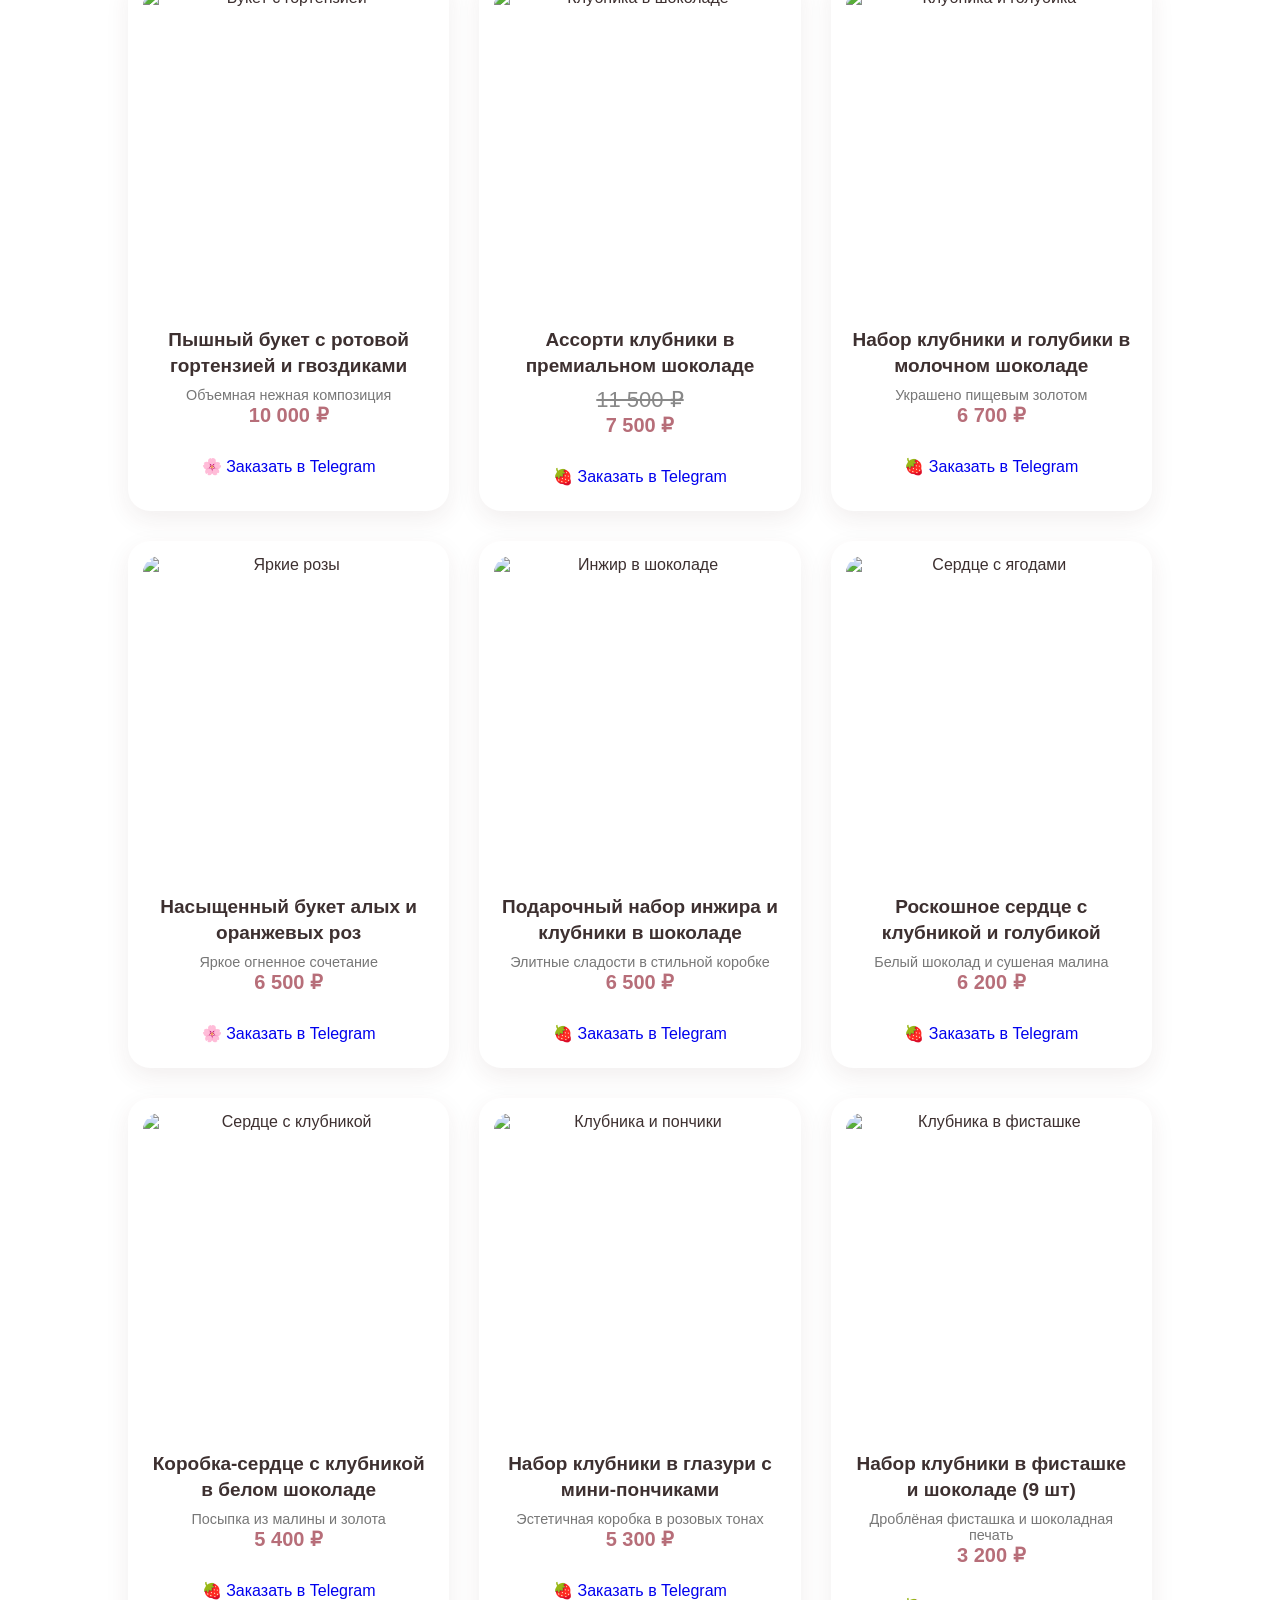
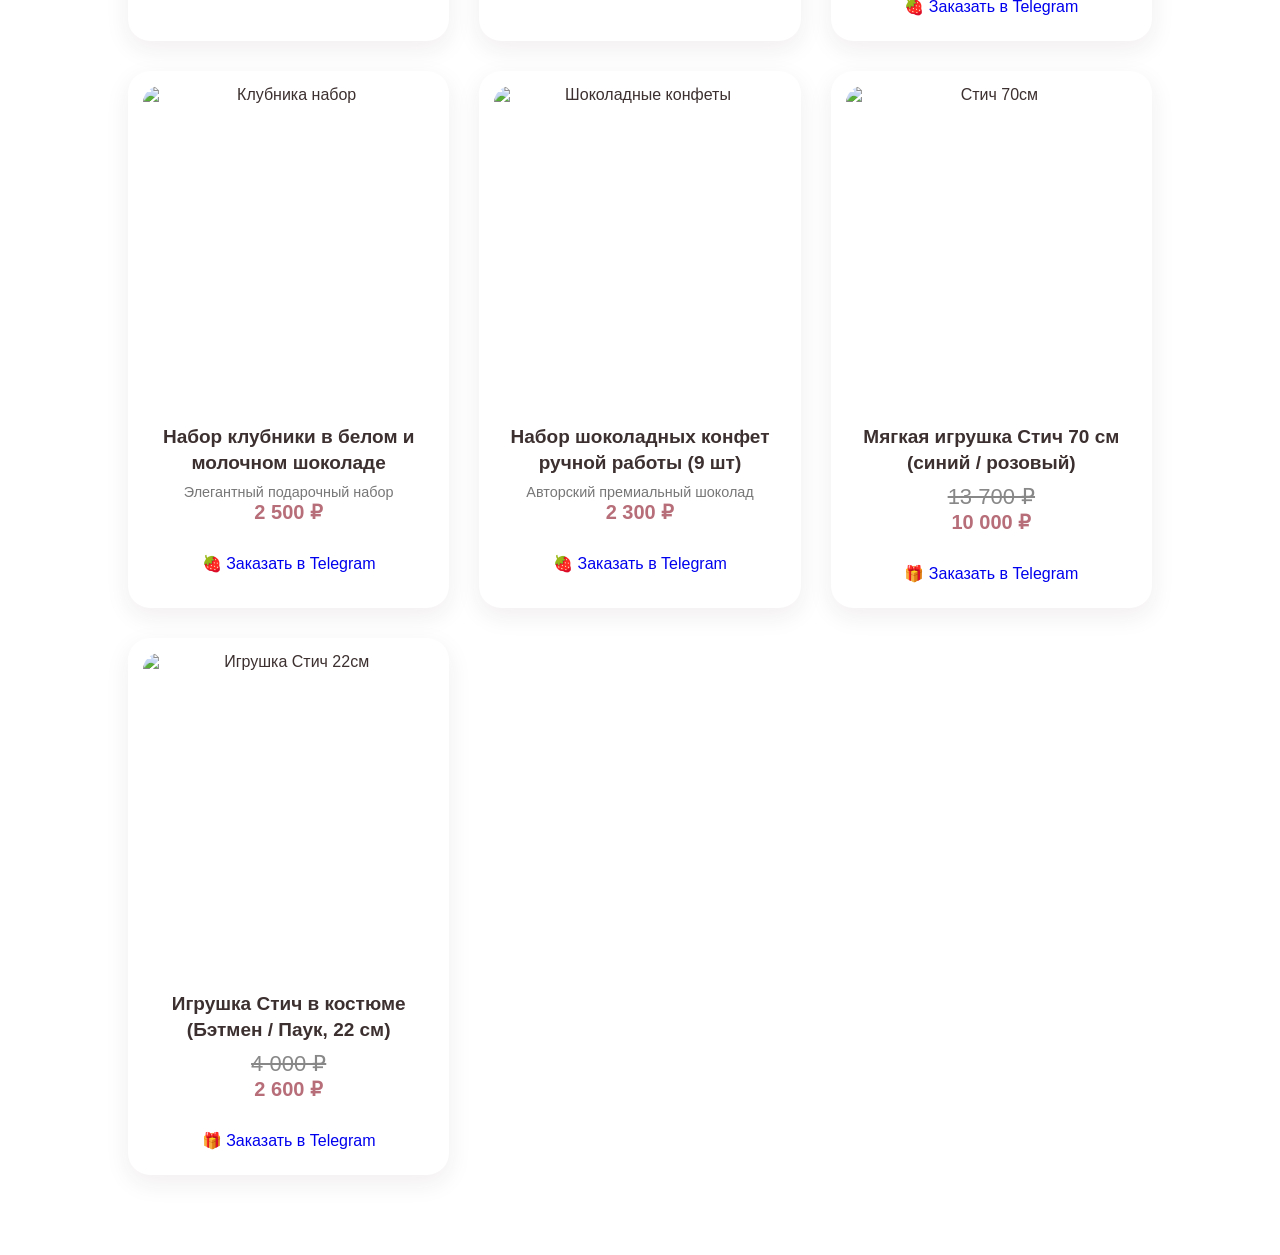
==== commit 4fb3ca8e: "Update print statement from 'Hello' to 'Goodbye'" ====
--- a/index.html
+++ b/index.html
@@ -4,7 +4,7 @@
 <head>
     <meta charset="UTF-8">
     <meta name="viewport" content="width=device-width, initial-scale=1.0">
-    <title>Apple Store | Оригинальная техника</title>
+    <title>FLEURÉE | Авторская флористика, Букеты & Подарки</title>
     <link rel="stylesheet" href="style.css">
 </head>
 
@@ -12,195 +12,414 @@
 
     <header class="header">
         <div class="logo">
-            🍏 Apple Store
+            🌸 FLEURÉE
         </div>
 
         <nav class="nav">
             <a href="#">Главная</a>
             <a href="#products">Каталог</a>
-            <a href="https://t.me/Li_ve_Tech">Гарантия</a>
-            <a href="https://t.me/Li_ve_Tech">Контакты</a>
+            <a href="https://t.me/FLE_UREE" target="_blank">Доставка</a>
+            <a href="https://t.me/FLE_UREE" target="_blank">Контакты</a>
         </nav>
 
-        <a href="https://t.me/Li_ve_Tech" class="cart">
-            💬 Консультация в TG
+        <a href="https://t.me/FLE_UREE" target="_blank" class="cart">
+            💬 Заказать в TG
         </a>
     </header>
 
     <main>
 
-        <!-- ГЛАВНЫЙ БЛОК -->
+        <!-- HERO SECTION -->
         <section class="hero">
             <div class="hero-content">
-                <p class="hero-small">ОРИГИНАЛЬНАЯ ТЕХНИКА APPLE</p>
-                <h1>Оригинальная техника Apple<br>в наличии и под заказ</h1>
-                <p class="hero-text">Актуальный прайс, лучшие цены и быстрая доставка.</p>
+                <p class="hero-small">АВТОРСКАЯ ФЛОРИСТИКА & ЭЛИТНЫЕ ПОДАРКИ</p>
+                <h1>Искусство дарить<br>настоящие эмоции</h1>
+                <p class="hero-text">Элитные цветы, гортензии, ранункулюсы, корзины, клубника в шоколаде и подарки с доставкой.</p>
                 <a href="#products" class="hero-button">Смотреть каталог</a>
             </div>
 
             <div class="hero-image">
-                <img src="https://store.storeimages.cdn-apple.com/4982/as-images.apple.com/is/iphone-card-40-iphone15prohybrid-202309?wid=680&hei=800&fmt=jpeg&qlt=90" alt="Apple Devices">
+                <img src="https://images.unsplash.com/photo-1563241527-3004b7be0ffd?w=600" alt="FLEURÉE Flowers">
             </div>
         </section>
 
-        <!-- КАТАЛОГ -->
+        <!-- CATALOG -->
         <section class="products" id="products">
 
-            <h2>Каталог товаров</h2>
-
-            <!-- КАТЕГОРИИ -->
+            <h2>Каталог FLEURÉE</h2>
+
+            <!-- CATEGORY FILTERS -->
             <div class="category-buttons">
-                <button class="category-button active" data-category="all">Все</button>
-                <button class="category-button" data-category="iphone">📱 iPhone</button>
-                <button class="category-button" data-category="macbook">💻 MacBook</button>
-                <button class="category-button" data-category="ipad">📱 iPad</button>
-                <button class="category-button" data-category="watch">⌚ Apple Watch</button>
-                <button class="category-button" data-category="airpods">🎧 AirPods</button>
+                <button class="category-button active" data-category="all">Все товары</button>
+                <button class="category-button" data-category="roses">🌹 Розы</button>
+                <button class="category-button" data-category="bouquets">💐 Букеты</button>
+                <button class="category-button" data-category="baskets">🧺 Корзины</button>
+                <button class="category-button" data-category="hydrangea">🪻 Гортензии</button>
+                <button class="category-button" data-category="peonies">🌸 Пионы & Ранункулюсы</button>
+                <button class="category-button" data-category="sweets">🍓 Клубника & Наборы</button>
+                <button class="category-button" data-category="toys">🧸 Игрушки</button>
             </div>
 
-            <!-- ТОВАРЫ ИЗ ПРАЙСА И КАТАЛОГА -->
             <div class="products-grid">
 
-                <!-- ==================== IPHONE ==================== -->
-                <div class="product-card" data-category="iphone">
-                    <img src="https://store.storeimages.cdn-apple.com/4982/as-images.apple.com/is/iphone-13-finish-select-202207-pink?wid=512&hei=512&fmt=jpeg-alpha" alt="iPhone 13 128Gb">
-                    <h3>Apple iPhone 13 128Gb</h3>
-                    <p style="text-decoration: line-through; color: #888; margin: 0;">57 690 ₽</p>
-                    <p class="product-price">49 990 ₽</p>
-                    <a href="https://t.me/Li_ve_Tech?text=Здравствуйте,%20хочу%20заказать%20Apple%20iPhone%2013%20128Gb" class="hero-button" style="display:block; text-align:center; padding: 10px; text-decoration:none;">🛒 Оформить заказ</a>
-                </div>
-
-                <div class="product-card" data-category="iphone">
-                    <img src="https://store.storeimages.cdn-apple.com/4982/as-images.apple.com/is/iphone-14-finish-select-202209-midnight?wid=512&hei=512&fmt=jpeg-alpha" alt="iPhone 14 128Gb">
-                    <h3>Apple iPhone 14 128Gb</h3>
-                    <p style="text-decoration: line-through; color: #888; margin: 0;">61 100 ₽</p>
-                    <p class="product-price">51 890 ₽</p>
-                    <a href="https://t.me/Li_ve_Tech?text=Здравствуйте,%20хочу%20заказать%20Apple%20iPhone%2014%20128Gb" class="hero-button" style="display:block; text-align:center; padding: 10px; text-decoration:none;">🛒 Оформить заказ</a>
-                </div>
-
-                <div class="product-card" data-category="iphone">
-                    <img src="https://store.storeimages.cdn-apple.com/4982/as-images.apple.com/is/iphone-15-finish-select-202309-6-1inch-blue?wid=512&hei=512&fmt=jpeg-alpha" alt="iPhone 15 128Gb">
-                    <h3>Apple iPhone 15 128Gb</h3>
-                    <p style="text-decoration: line-through; color: #888; margin: 0;">63 200 ₽</p>
-                    <p class="product-price">54 000 ₽</p>
-                    <a href="https://t.me/Li_ve_Tech?text=Здравствуйте,%20хочу%20заказать%20Apple%20iPhone%2015%20128Gb" class="hero-button" style="display:block; text-align:center; padding: 10px; text-decoration:none;">🛒 Оформить заказ</a>
-                </div>
-
-                <div class="product-card" data-category="iphone">
-                    <img src="https://store.storeimages.cdn-apple.com/4982/as-images.apple.com/is/iphone-15-pro-finish-select-202309-6-1inch-naturaltitanium?wid=512&hei=512&fmt=jpeg-alpha" alt="iPhone 15 Pro 256GB">
-                    <h3>Apple iPhone 15 Pro 256GB</h3>
-                    <p style="text-decoration: line-through; color: #888; margin: 0;">99 990 ₽</p>
-                    <p class="product-price">86 000 ₽</p>
-                    <a href="https://t.me/Li_ve_Tech?text=Здравствуйте,%20хочу%20заказать%20Apple%20iPhone%2015%20Pro%20256GB" class="hero-button" style="display:block; text-align:center; padding: 10px; text-decoration:none;">🛒 Оформить заказ</a>
-                </div>
-
-                <div class="product-card" data-category="iphone">
-                    <img src="https://store.storeimages.cdn-apple.com/4982/as-images.apple.com/is/iphone-16-finish-select-202409-6-1inch-ultramarine?wid=512&hei=512&fmt=jpeg-alpha" alt="iPhone 16 128GB">
-                    <h3>Apple iPhone 16 128GB</h3>
-                    <p class="product-price">72 900 ₽</p>
-                    <a href="https://t.me/Li_ve_Tech?text=Здравствуйте,%20хочу%20заказать%20Apple%20iPhone%2016%20128GB" class="hero-button" style="display:block; text-align:center; padding: 10px; text-decoration:none;">🛒 Оформить заказ</a>
-                </div>
-
-                <div class="product-card" data-category="iphone">
-                    <img src="https://store.storeimages.cdn-apple.com/4982/as-images.apple.com/is/iphone-16-pro-finish-select-202409-6-9inch-naturaltitanium?wid=512&hei=512&fmt=jpeg-alpha" alt="iPhone 16 Pro Max 512GB">
-                    <h3>Apple iPhone 16 Pro Max 512GB</h3>
-                    <p class="product-price">157 990 ₽</p>
-                    <a href="https://t.me/Li_ve_Tech?text=Здравствуйте,%20хочу%20заказать%20Apple%20iPhone%2016%20Pro%20Max%20512GB" class="hero-button" style="display:block; text-align:center; padding: 10px; text-decoration:none;">🛒 Оформить заказ</a>
-                </div>
-
-                <!-- ==================== MACBOOK ==================== -->
-                <div class="product-card" data-category="macbook">
-                    <img src="https://store.storeimages.cdn-apple.com/4982/as-images.apple.com/is/macbook-air-midnight-select-202206?wid=512&hei=512&fmt=jpeg-alpha" alt="MacBook Air M2 256GB">
-                    <h3>Apple MacBook Air 13" M2 256GB</h3>
-                    <p class="product-price">109 990 ₽</p>
-                    <a href="https://t.me/Li_ve_Tech?text=Здравствуйте,%20хочу%20заказать%20Apple%20MacBook%20Air%2013%20M2%20256GB" class="hero-button" style="display:block; text-align:center; padding: 10px; text-decoration:none;">🛒 Оформить заказ</a>
-                </div>
-
-                <div class="product-card" data-category="macbook">
-                    <img src="https://store.storeimages.cdn-apple.com/4982/as-images.apple.com/is/macbook-air-starlight-select-202402?wid=512&hei=512&fmt=jpeg-alpha" alt="MacBook Air M3 256GB">
-                    <h3>Apple MacBook Air 13" M3 256GB</h3>
-                    <p class="product-price">129 990 ₽</p>
-                    <a href="https://t.me/Li_ve_Tech?text=Здравствуйте,%20хочу%20заказать%20Apple%20MacBook%20Air%2013%20M3%20256GB" class="hero-button" style="display:block; text-align:center; padding: 10px; text-decoration:none;">🛒 Оформить заказ</a>
-                </div>
-
-                <div class="product-card" data-category="macbook">
-                    <img src="https://store.storeimages.cdn-apple.com/4982/as-images.apple.com/is/mbp14-spaceblack-select-202310?wid=512&hei=512&fmt=jpeg-alpha" alt="MacBook Pro 14 M3 Pro">
-                    <h3>Apple MacBook Pro 14" M3 Pro 512GB</h3>
-                    <p class="product-price">219 990 ₽</p>
-                    <a href="https://t.me/Li_ve_Tech?text=Здравствуйте,%20хочу%20заказать%20Apple%20MacBook%20Pro%2014%20M3%20Pro" class="hero-button" style="display:block; text-align:center; padding: 10px; text-decoration:none;">🛒 Оформить заказ</a>
-                </div>
-
-                <div class="product-card" data-category="macbook">
-                    <img src="https://store.storeimages.cdn-apple.com/4982/as-images.apple.com/is/mbp16-silver-select-202310?wid=512&hei=512&fmt=jpeg-alpha" alt="MacBook Pro 16 M3 Max">
-                    <h3>Apple MacBook Pro 16" M3 Max 1TB</h3>
-                    <p class="product-price">369 990 ₽</p>
-                    <a href="https://t.me/Li_ve_Tech?text=Здравствуйте,%20хочу%20заказать%20Apple%20MacBook%20Pro%2016%20M3%20Max" class="hero-button" style="display:block; text-align:center; padding: 10px; text-decoration:none;">🛒 Оформить заказ</a>
-                </div>
-
-                <!-- ==================== IPAD ==================== -->
-                <div class="product-card" data-category="ipad">
-                    <img src="https://store.storeimages.cdn-apple.com/4982/as-images.apple.com/is/ipad-10th-gen-finish-select-202212-blue?wid=512&hei=512&fmt=jpeg-alpha" alt="iPad 10th Gen">
-                    <h3>Apple iPad 10.9" (2022) 64GB Wi-Fi</h3>
-                    <p class="product-price">42 990 ₽</p>
-                    <a href="https://t.me/Li_ve_Tech?text=Здравствуйте,%20хочу%20заказать%20Apple%20iPad%2010.9%2064GB" class="hero-button" style="display:block; text-align:center; padding: 10px; text-decoration:none;">🛒 Оформить заказ</a>
-                </div>
-
-                <div class="product-card" data-category="ipad">
-                    <img src="https://store.storeimages.cdn-apple.com/4982/as-images.apple.com/is/ipad-air-storage-select-202405-11inch-spacegray?wid=512&hei=512&fmt=jpeg-alpha" alt="iPad Air M2">
-                    <h3>Apple iPad Air 11" M2 128GB Wi-Fi</h3>
-                    <p class="product-price">69 990 ₽</p>
-                    <a href="https://t.me/Li_ve_Tech?text=Здравствуйте,%20хочу%20заказать%20Apple%20iPad%20Air%2011%20M2%20128GB" class="hero-button" style="display:block; text-align:center; padding: 10px; text-decoration:none;">🛒 Оформить заказ</a>
-                </div>
-
-                <div class="product-card" data-category="ipad">
-                    <img src="https://store.storeimages.cdn-apple.com/4982/as-images.apple.com/is/ipad-pro-storage-select-202405-11inch-spaceblack?wid=512&hei=512&fmt=jpeg-alpha" alt="iPad Pro M4">
-                    <h3>Apple iPad Pro 11" M4 256GB Wi-Fi</h3>
-                    <p class="product-price">114 990 ₽</p>
-                    <a href="https://t.me/Li_ve_Tech?text=Здравствуйте,%20хочу%20заказать%20Apple%20iPad%20Pro%2011%20M4%20256GB" class="hero-button" style="display:block; text-align:center; padding: 10px; text-decoration:none;">🛒 Оформить заказ</a>
-                </div>
-
-                <!-- ==================== APPLE WATCH ==================== -->
-                <div class="product-card" data-category="watch">
-                    <img src="https://store.storeimages.cdn-apple.com/4982/as-images.apple.com/is/watch-se-case-config-202409?wid=512&hei=512&fmt=jpeg-alpha" alt="Apple Watch SE">
-                    <h3>Apple Watch SE (2nd Gen) 44mm</h3>
-                    <p class="product-price">27 990 ₽</p>
-                    <a href="https://t.me/Li_ve_Tech?text=Здравствуйте,%20хочу%20заказать%20Apple%20Watch%20SE%2044mm" class="hero-button" style="display:block; text-align:center; padding: 10px; text-decoration:none;">🛒 Оформить заказ</a>
-                </div>
-
-                <div class="product-card" data-category="watch">
-                    <img src="https://store.storeimages.cdn-apple.com/4982/as-images.apple.com/is/watch-s10-case-config-202409?wid=512&hei=512&fmt=jpeg-alpha" alt="Apple Watch Series 10">
-                    <h3>Apple Watch Series 10 46mm</h3>
-                    <p class="product-price">49 990 ₽</p>
-                    <a href="https://t.me/Li_ve_Tech?text=Здравствуйте,%20хочу%20заказать%20Apple%20Watch%20Series%2010" class="hero-button" style="display:block; text-align:center; padding: 10px; text-decoration:none;">🛒 Оформить заказ</a>
-                </div>
-
-                <div class="product-card" data-category="watch">
-                    <img src="https://store.storeimages.cdn-apple.com/4982/as-images.apple.com/is/watch-ultra-2-case-config-202409?wid=512&hei=512&fmt=jpeg-alpha" alt="Apple Watch Ultra 2">
-                    <h3>Apple Watch Ultra 2 49mm</h3>
-                    <p class="product-price">89 990 ₽</p>
-                    <a href="https://t.me/Li_ve_Tech?text=Здравствуйте,%20хочу%20заказать%20Apple%20Watch%20Ultra%202" class="hero-button" style="display:block; text-align:center; padding: 10px; text-decoration:none;">🛒 Оформить заказ</a>
-                </div>
-
-                <!-- ==================== AIRPODS ==================== -->
-                <div class="product-card" data-category="airpods">
-                    <img src="https://store.storeimages.cdn-apple.com/4982/as-images.apple.com/is/airpods-4-select-202409?wid=512&hei=512&fmt=jpeg-alpha" alt="AirPods 4">
-                    <h3>Apple AirPods 4</h3>
-                    <p class="product-price">17 990 ₽</p>
-                    <a href="https://t.me/Li_ve_Tech?text=Здравствуйте,%20хочу%20заказать%20Apple%20AirPods%204" class="hero-button" style="display:block; text-align:center; padding: 10px; text-decoration:none;">🛒 Оформить заказ</a>
-                </div>
-
-                <div class="product-card" data-category="airpods">
-                    <img src="https://store.storeimages.cdn-apple.com/4982/as-images.apple.com/is/airpods-pro-2-hero-select-202409?wid=512&hei=512&fmt=jpeg-alpha" alt="AirPods Pro 2">
-                    <h3>Apple AirPods Pro 2 (USB-C)</h3>
-                    <p class="product-price">24 990 ₽</p>
-                    <a href="https://t.me/Li_ve_Tech?text=Здравствуйте,%20хочу%20заказать%20Apple%20AirPods%20Pro%202" class="hero-button" style="display:block; text-align:center; padding: 10px; text-decoration:none;">🛒 Оформить заказ</a>
-                </div>
-
-                <div class="product-card" data-category="airpods">
-                    <img src="https://store.storeimages.cdn-apple.com/4982/as-images.apple.com/is/airpods-max-select-202409-midnight?wid=512&hei=512&fmt=jpeg-alpha" alt="AirPods Max">
-                    <h3>Apple AirPods Max (USB-C)</h3>
-                    <p class="product-price">62 990 ₽</p>
-                    <a href="https://t.me/Li_ve_Tech?text=Здравствуйте,%20хочу%20заказать%20Apple%20AirPods%20Max" class="hero-button" style="display:block; text-align:center; padding: 10px; text-decoration:none;">🛒 Оформить заказ</a>
+                <!-- 75000 -->
+                <div class="product-card" data-category="baskets hydrangea">
+                    <img src="https://images.unsplash.com/photo-1526047932273-341f2a7631f9?w=500" alt="Корзины с гортензией">
+                    <h3>Большие корзины с голландской гортензией и розами</h3>
+                    <p style="color: #777; font-size: 0.9rem; margin: 0;">Доступен любой размер от 18 000 ₽</p>
+                    <p class="product-price">75 000 ₽</p>
+                    <a href="https://t.me/FLE_UREE?text=Здравствуйте,%20хочу%20заказать%20Большие%20корзины%20с%20голландской%20гортензией" target="_blank" class="hero-button" style="display:block; text-align:center; padding: 10px; text-decoration:none;">🌸 Заказать в Telegram</a>
+                </div>
+
+                <!-- 65000 -->
+                <div class="product-card" data-category="bouquets peonies">
+                    <img src="https://images.unsplash.com/photo-1527061011665-3652c757a4d4?w=500" alt="101 пион">
+                    <h3>Букет из 101 большого пиона с белой матиолой</h3>
+                    <p style="color: #777; font-size: 0.9rem; margin: 0;">Невероятный объем и аромат</p>
+                    <p class="product-price">65 000 ₽</p>
+                    <a href="https://t.me/FLE_UREE?text=Здравствуйте,%20хочу%20заказать%20Букет%20из%20101%20большого%20пиона" target="_blank" class="hero-button" style="display:block; text-align:center; padding: 10px; text-decoration:none;">🌸 Заказать в Telegram</a>
+                </div>
+
+                <!-- 49000 -->
+                <div class="product-card" data-category="bouquets peonies hydrangea">
+                    <img src="https://images.unsplash.com/photo-1591886960571-74d43a9d4166?w=500" alt="Пионы и гортензия">
+                    <h3>Сочетание пионов и синей гортензии</h3>
+                    <p style="color: #777; font-size: 0.9rem; margin: 0;">Объем, глубина и вау-эффект</p>
+                    <p class="product-price">49 000 ₽</p>
+                    <a href="https://t.me/FLE_UREE?text=Здравствуйте,%20хочу%20заказать%20Сочетание%20пионов%20и%20синей%20гортензии" target="_blank" class="hero-button" style="display:block; text-align:center; padding: 10px; text-decoration:none;">🌸 Заказать в Telegram</a>
+                </div>
+
+                <!-- 48700 -->
+                <div class="product-card" data-category="bouquets peonies">
+                    <img src="https://images.unsplash.com/photo-1583324113626-70df0f4deaab?w=500" alt="Пионы">
+                    <h3>Роскошный букет нежно-розовых пионов во фриле</h3>
+                    <p style="color: #777; font-size: 0.9rem; margin: 0;">Настоящее внимание без повода</p>
+                    <p class="product-price">48 700 ₽</p>
+                    <a href="https://t.me/FLE_UREE?text=Здравствуйте,%20хочу%20заказать%20Букет%20нежно-розовых%20пионов" target="_blank" class="hero-button" style="display:block; text-align:center; padding: 10px; text-decoration:none;">🌸 Заказать в Telegram</a>
+                </div>
+
+                <!-- 39500 -->
+                <div class="product-card" data-category="bouquets peonies">
+                    <img src="https://images.unsplash.com/photo-1563241527-3004b7be0ffd?w=500" alt="Сирень с пионами">
+                    <h3>Ароматный букет сирени с белыми пионами</h3>
+                    <p style="color: #777; font-size: 0.9rem; margin: 0;">Букет доступен в любом размере</p>
+                    <p class="product-price">39 500 ₽</p>
+                    <a href="https://t.me/FLE_UREE?text=Здравствуйте,%20хочу%20заказать%20Букет%20сирени%20с%20белыми%20пионами" target="_blank" class="hero-button" style="display:block; text-align:center; padding: 10px; text-decoration:none;">🌸 Заказать в Telegram</a>
+                </div>
+
+                <!-- 39000 -->
+                <div class="product-card" data-category="baskets">
+                    <img src="https://images.unsplash.com/photo-1561181286-d3fee7d55364?w=500" alt="Яркая корзина">
+                    <h3>Большая дофаминовая корзина «Яркая симфония»</h3>
+                    <p style="color: #777; font-size: 0.9rem; margin: 0;">Доступен любой размер от 18 000 ₽</p>
+                    <p class="product-price">39 000 ₽</p>
+                    <a href="https://t.me/FLE_UREE?text=Здравствуйте,%20хочу%20заказать%20Дофаминовую%20корзину%20Яркая%20симфония" target="_blank" class="hero-button" style="display:block; text-align:center; padding: 10px; text-decoration:none;">🌸 Заказать в Telegram</a>
+                </div>
+
+                <!-- 37500 -->
+                <div class="product-card" data-category="baskets peonies">
+                    <img src="https://images.unsplash.com/photo-1527061011665-3652c757a4d4?w=500" alt="Корзина сирени">
+                    <h3>Прекрасная корзина с сиренью и крупными пионами</h3>
+                    <p style="color: #777; font-size: 0.9rem; margin: 0;">Уют и атмосфера в доме</p>
+                    <p class="product-price">37 500 ₽</p>
+                    <a href="https://t.me/FLE_UREE?text=Здравствуйте,%20хочу%20заказать%20Корзину%20с%20сиренью%20и%20пионами" target="_blank" class="hero-button" style="display:block; text-align:center; padding: 10px; text-decoration:none;">🌸 Заказать в Telegram</a>
+                </div>
+
+                <!-- 31900 -->
+                <div class="product-card" data-category="baskets bouquets">
+                    <img src="https://images.unsplash.com/photo-1561181286-d3fee7d55364?w=500" alt="Дофаминовый букет">
+                    <h3>Яркий дофаминовый букет из цветов и лучей</h3>
+                    <p style="color: #777; font-size: 0.9rem; margin: 0;">Доступен любой размер от 15 000 ₽</p>
+                    <p class="product-price">31 900 ₽</p>
+                    <a href="https://t.me/FLE_UREE?text=Здравствуйте,%20хочу%20заказать%20Яркий%20дофаминовый%20букет" target="_blank" class="hero-button" style="display:block; text-align:center; padding: 10px; text-decoration:none;">🌸 Заказать в Telegram</a>
+                </div>
+
+                <!-- 29500 -->
+                <div class="product-card" data-category="bouquets peonies hydrangea">
+                    <img src="https://images.unsplash.com/photo-1583324113626-70df0f4deaab?w=500" alt="Букет с пионами">
+                    <h3>Букет нежно-розовых пионов и гортензии</h3>
+                    <p style="color: #777; font-size: 0.9rem; margin: 0;">Плавные изгибы и мягкие переходы</p>
+                    <p class="product-price">29 500 ₽</p>
+                    <a href="https://t.me/FLE_UREE?text=Здравствуйте,%20хочу%20заказать%20Букет%20нежно-розовых%20пионов%20и%20гортензии" target="_blank" class="hero-button" style="display:block; text-align:center; padding: 10px; text-decoration:none;">🌸 Заказать в Telegram</a>
+                </div>
+
+                <!-- 29000 -->
+                <div class="product-card" data-category="baskets roses">
+                    <img src="https://images.unsplash.com/photo-1518709268805-4e9042af9f23?w=500" alt="Розы под вуалью">
+                    <h3>Премиум-корзина красных роз под вуалью</h3>
+                    <p style="color: #777; font-size: 0.9rem; margin: 0;">«Welcome to my life my wife»</p>
+                    <p class="product-price">29 000 ₽</p>
+                    <a href="https://t.me/FLE_UREE?text=Здравствуйте,%20хочу%20заказать%20Премиум-корзину%20красных%20роз%20под%20вуалью" target="_blank" class="hero-button" style="display:block; text-align:center; padding: 10px; text-decoration:none;">🌸 Заказать в Telegram</a>
+                </div>
+
+                <!-- 28300 -->
+                <div class="product-card" data-category="baskets roses">
+                    <img src="https://images.unsplash.com/photo-1561181286-d3fee7d55364?w=500" alt="Пышная корзина роз">
+                    <h3>Пышная корзина нежно-розовых пионовидных роз</h3>
+                    <p style="color: #777; font-size: 0.9rem; margin: 0;">Роскошное оформление в белой корзине</p>
+                    <p class="product-price">28 300 ₽</p>
+                    <a href="https://t.me/FLE_UREE?text=Здравствуйте,%20хочу%20заказать%20Корзину%20пионовидных%20роз" target="_blank" class="hero-button" style="display:block; text-align:center; padding: 10px; text-decoration:none;">🌸 Заказать в Telegram</a>
+                </div>
+
+                <!-- 28800 -->
+                <div class="product-card" data-category="bouquets hydrangea">
+                    <img src="https://images.unsplash.com/photo-1582794543139-8ac9cb0f7b11?w=500" alt="Светлый букет">
+                    <h3>Нежная композиция в светлой палитре с гортензией</h3>
+                    <p style="color: #777; font-size: 0.9rem; margin: 0;">Imperial Garden — эстетика и тонкие акценты</p>
+                    <p class="product-price">28 800 ₽</p>
+                    <a href="https://t.me/FLE_UREE?text=Здравствуйте,%20хочу%20заказать%20Нежную%20композицию%20в%20светлой%20палитре" target="_blank" class="hero-button" style="display:block; text-align:center; padding: 10px; text-decoration:none;">🌸 Заказать в Telegram</a>
+                </div>
+
+                <!-- 24500 -->
+                <div class="product-card" data-category="bouquets">
+                    <img src="https://images.unsplash.com/photo-1582794543139-8ac9cb0f7b11?w=500" alt="Признание в любви">
+                    <h3>Авторский букет «Признание в любви»</h3>
+                    <p style="color: #777; font-size: 0.9rem; margin: 0;">Слова, которые пишет сама природа</p>
+                    <p class="product-price">24 500 ₽</p>
+                    <a href="https://t.me/FLE_UREE?text=Здравствуйте,%20хочу%20заказать%20Авторский%20букет%20Признание%20в%20любви" target="_blank" class="hero-button" style="display:block; text-align:center; padding: 10px; text-decoration:none;">🌸 Заказать в Telegram</a>
+                </div>
+
+                <!-- 24300 -->
+                <div class="product-card" data-category="peonies bouquets">
+                    <img src="https://images.unsplash.com/photo-1583324113626-70df0f4deaab?w=500" alt="Белые ранункулюсы">
+                    <h3>Белоснежный монобукет махровых ранункулюсов</h3>
+                    <p style="color: #777; font-size: 0.9rem; margin: 0;">Чистая нежность и невероятный объем</p>
+                    <p class="product-price">24 300 ₽</p>
+                    <a href="https://t.me/FLE_UREE?text=Здравствуйте,%20хочу%20заказать%20Белоснежный%20монобукет%20ранункулюсов" target="_blank" class="hero-button" style="display:block; text-align:center; padding: 10px; text-decoration:none;">🌸 Заказать в Telegram</a>
+                </div>
+
+                <!-- 22700 -->
+                <div class="product-card" data-category="baskets peonies">
+                    <img src="https://images.unsplash.com/photo-1527061011665-3652c757a4d4?w=500" alt="Белые пионы в корзине">
+                    <h3>Пышные белые пионы в плетёной корзине</h3>
+                    <p style="color: #777; font-size: 0.9rem; margin: 0;">Ваши любимые пионы в авторском оформлении</p>
+                    <p class="product-price">22 700 ₽</p>
+                    <a href="https://t.me/FLE_UREE?text=Здравствуйте,%20хочу%20заказать%20Белые%20пионы%20в%20плетёной%20корзине" target="_blank" class="hero-button" style="display:block; text-align:center; padding: 10px; text-decoration:none;">🌸 Заказать в Telegram</a>
+                </div>
+
+                <!-- 21500 -->
+                <div class="product-card" data-category="roses bouquets">
+                    <img src="https://images.unsplash.com/photo-1533616688419-b7a585564566?w=500" alt="Кремовые розы">
+                    <h3>Очаровательный букет кремовых пионовидных роз</h3>
+                    <p style="color: #777; font-size: 0.9rem; margin: 0;">Глубокий персик и безупречная форма</p>
+                    <p class="product-price">21 500 ₽</p>
+                    <a href="https://t.me/FLE_UREE?text=Здравствуйте,%20хочу%20заказать%20Букет%20кремовых%20пионовидных%20роз" target="_blank" class="hero-button" style="display:block; text-align:center; padding: 10px; text-decoration:none;">🌸 Заказать в Telegram</a>
+                </div>
+
+                <!-- 18600 -->
+                <div class="product-card" data-category="roses bouquets">
+                    <img src="https://images.unsplash.com/photo-1563241527-3004b7be0ffd?w=500" alt="Малиновые розы">
+                    <h3>Огромный монобукет ярко-малиновых роз</h3>
+                    <p style="color: #777; font-size: 0.9rem; margin: 0;">Невероятный гигантский объем</p>
+                    <p class="product-price">18 600 ₽</p>
+                    <a href="https://t.me/FLE_UREE?text=Здравствуйте,%20хочу%20заказать%20Огромный%20монобукет%20ярко-малиновых%20роз" target="_blank" class="hero-button" style="display:block; text-align:center; padding: 10px; text-decoration:none;">🌸 Заказать в Telegram</a>
+                </div>
+
+                <!-- 18300 -->
+                <div class="product-card" data-category="roses bouquets">
+                    <img src="https://images.unsplash.com/photo-1533616688419-b7a585564566?w=500" alt="Белые розы">
+                    <h3>Объемный монобукет премиальных белых роз</h3>
+                    <p style="color: #777; font-size: 0.9rem; margin: 0;">Идеально сложенная полусфера</p>
+                    <p class="product-price">18 300 ₽</p>
+                    <a href="https://t.me/FLE_UREE?text=Здравствуйте,%20хочу%20заказать%20Монобукет%20премиальных%20белых%20роз" target="_blank" class="hero-button" style="display:block; text-align:center; padding: 10px; text-decoration:none;">🌸 Заказать в Telegram</a>
+                </div>
+
+                <!-- 17900 -->
+                <div class="product-card" data-category="roses bouquets">
+                    <img src="https://images.unsplash.com/photo-1519225421980-715cb0215aed?w=500" alt="Сиреневые розы">
+                    <h3>Пышный букет кустовых роз нежно-сиреневого оттенка</h3>
+                    <p style="color: #777; font-size: 0.9rem; margin: 0;">Редкая нежно-лавандовая палитра</p>
+                    <p class="product-price">17 900 ₽</p>
+                    <a href="https://t.me/FLE_UREE?text=Здравствуйте,%20хочу%20заказать%20Букет%20сиреневых%20кустовых%20роз" target="_blank" class="hero-button" style="display:block; text-align:center; padding: 10px; text-decoration:none;">🌸 Заказать в Telegram</a>
+                </div>
+
+                <!-- 17400 -->
+                <div class="product-card" data-category="bouquets peonies hydrangea">
+                    <img src="https://images.unsplash.com/photo-1591886960571-74d43a9d4166?w=500" alt="Пионы и гортензия">
+                    <h3>Элитный букет с пионами, гортензией и матиолой</h3>
+                    <p style="color: #777; font-size: 0.9rem; margin: 0;">Воздушная композиция в нежной упаковке</p>
+                    <p class="product-price">17 400 ₽</p>
+                    <a href="https://t.me/FLE_UREE?text=Здравствуйте,%20хочу%20заказать%20Элитный%20букет%20с%20пионами,%20гортензией%20и%20матиолой" target="_blank" class="hero-button" style="display:block; text-align:center; padding: 10px; text-decoration:none;">🌸 Заказать в Telegram</a>
+                </div>
+
+                <!-- 17300 -->
+                <div class="product-card" data-category="roses bouquets">
+                    <img src="https://images.unsplash.com/photo-1518709268805-4e9042af9f23?w=500" alt="87 роз Monreal">
+                    <h3>87 премиальных эквадорских роз сорта MONREAL</h3>
+                    <p style="color: #777; font-size: 0.9rem; margin: 0;">Белоснежные гигантские розы</p>
+                    <p class="product-price">17 300 ₽</p>
+                    <a href="https://t.me/FLE_UREE?text=Здравствуйте,%20хочу%20заказать%2087%20премиальных%20роз%20сорта%20MONREAL" target="_blank" class="hero-button" style="display:block; text-align:center; padding: 10px; text-decoration:none;">🌸 Заказать в Telegram</a>
+                </div>
+
+                <!-- 16600 -->
+                <div class="product-card" data-category="roses bouquets">
+                    <img src="https://images.unsplash.com/photo-1582794543139-8ac9cb0f7b11?w=500" alt="51 Роза 1,5 метра">
+                    <h3>51 Роза 1,5 метра (Высокие красные розы)</h3>
+                    <p style="color: #777; font-size: 0.9rem; margin: 0;">Королевский размер и эффектный вид</p>
+                    <p class="product-price">16 600 ₽</p>
+                    <a href="https://t.me/FLE_UREE?text=Здравствуйте,%20хочу%20заказать%2051%20Розу%201,5%20метра" target="_blank" class="hero-button" style="display:block; text-align:center; padding: 10px; text-decoration:none;">🌸 Заказать в Telegram</a>
+                </div>
+
+                <!-- 16500 -->
+                <div class="product-card" data-category="roses bouquets">
+                    <img src="https://images.unsplash.com/photo-1519225421980-715cb0215aed?w=500" alt="Нежно-розовые кустовые розы">
+                    <h3>Пышный букет нежно-розовых кустовых роз</h3>
+                    <p style="color: #777; font-size: 0.9rem; margin: 0;">Воздушная кремово-розовая палитра</p>
+                    <p class="product-price">16 500 ₽</p>
+                    <a href="https://t.me/FLE_UREE?text=Здравствуйте,%20хочу%20заказать%20Букет%20нежно-розовых%20кустовых%20роз" target="_blank" class="hero-button" style="display:block; text-align:center; padding: 10px; text-decoration:none;">🌸 Заказать в Telegram</a>
+                </div>
+
+                <!-- 15300 -->
+                <div class="product-card" data-category="bouquets hydrangea roses">
+                    <img src="https://images.unsplash.com/photo-1582794543139-8ac9cb0f7b11?w=500" alt="Бело-голубой букет">
+                    <h3>Авторский бело-голубой букет с гортензией и розами</h3>
+                    <p style="color: #777; font-size: 0.9rem; margin: 0;">Свежесть небесных оттенков</p>
+                    <p class="product-price">15 300 ₽</p>
+                    <a href="https://t.me/FLE_UREE?text=Здравствуйте,%20хочу%20заказать%20Бело-голубой%20букет%20с%20гортензией" target="_blank" class="hero-button" style="display:block; text-align:center; padding: 10px; text-decoration:none;">🌸 Заказать в Telegram</a>
+                </div>
+
+                <!-- 13200 -->
+                <div class="product-card" data-category="bouquets hydrangea">
+                    <img src="https://images.unsplash.com/photo-1583324113626-70df0f4deaab?w=500" alt="Бело-зеленый букет">
+                    <h3>Авторский бело-зеленый букет с гортензией</h3>
+                    <p style="color: #777; font-size: 0.9rem; margin: 0;">Свежий элитный состав</p>
+                    <p class="product-price">13 200 ₽</p>
+                    <a href="https://t.me/FLE_UREE?text=Здравствуйте,%20хочу%20заказать%20Бело-зеленый%20букет%20с%20гортензией" target="_blank" class="hero-button" style="display:block; text-align:center; padding: 10px; text-decoration:none;">🌸 Заказать в Telegram</a>
+                </div>
+
+                <!-- 12600 -->
+                <div class="product-card" data-category="roses bouquets">
+                    <img src="https://images.unsplash.com/photo-1561181286-d3fee7d55364?w=500" alt="Персиковые кустовые розы">
+                    <h3>Монобукет нежно-персиковых кустовых роз</h3>
+                    <p style="color: #777; font-size: 0.9rem; margin: 0;">Утонченная романтика</p>
+                    <p class="product-price">12 600 ₽</p>
+                    <a href="https://t.me/FLE_UREE?text=Здравствуйте,%20хочу%20заказать%20Монобукет%20нежно-персиковых%20кустовых%20роз" target="_blank" class="hero-button" style="display:block; text-align:center; padding: 10px; text-decoration:none;">🌸 Заказать в Telegram</a>
+                </div>
+
+                <!-- 12300 -->
+                <div class="product-card" data-category="sweets roses">
+                    <img src="https://images.unsplash.com/photo-1548883354-7622d03aca27?w=500" alt="Шкатулка с розами">
+                    <h3>Шкатулка с нежными розами и клубникой в шоколаде</h3>
+                    <p style="color: #777; font-size: 0.9rem; margin: 0;">Двухуровневый изысканный подарок</p>
+                    <p class="product-price">12 300 ₽</p>
+                    <a href="https://t.me/FLE_UREE?text=Здравствуйте,%20хочу%20заказать%20Шкатулку%20с%20розами%20и%20клубникой" target="_blank" class="hero-button" style="display:block; text-align:center; padding: 10px; text-decoration:none;">🍓 Заказать в Telegram</a>
+                </div>
+
+                <!-- 10000 -->
+                <div class="product-card" data-category="bouquets hydrangea">
+                    <img src="https://images.unsplash.com/photo-1563241527-3004b7be0ffd?w=500" alt="Букет с гортензией">
+                    <h3>Пышный букет с ротовой гортензией и гвоздиками</h3>
+                    <p style="color: #777; font-size: 0.9rem; margin: 0;">Объемная нежная композиция</p>
+                    <p class="product-price">10 000 ₽</p>
+                    <a href="https://t.me/FLE_UREE?text=Здравствуйте,%20хочу%20заказать%20Пышный%20букет%20с%20гортензией" target="_blank" class="hero-button" style="display:block; text-align:center; padding: 10px; text-decoration:none;">🌸 Заказать в Telegram</a>
+                </div>
+
+                <!-- 7500 -->
+                <div class="product-card" data-category="sweets">
+                    <img src="https://images.unsplash.com/photo-1587314168485-3236d6710814?w=500" alt="Клубника в шоколаде">
+                    <h3>Ассорти клубники в премиальном шоколаде</h3>
+                    <p style="text-decoration: line-through; color: #888; margin: 0;">11 500 ₽</p>
+                    <p class="product-price">7 500 ₽</p>
+                    <a href="https://t.me/FLE_UREE?text=Здравствуйте,%20хочу%20заказать%20Ассорти%20клубники%20в%20шоколаде" target="_blank" class="hero-button" style="display:block; text-align:center; padding: 10px; text-decoration:none;">🍓 Заказать в Telegram</a>
+                </div>
+
+                <!-- 6700 -->
+                <div class="product-card" data-category="sweets">
+                    <img src="https://images.unsplash.com/photo-1587314168485-3236d6710814?w=500" alt="Клубника и голубика">
+                    <h3>Набор клубники и голубики в молочном шоколаде</h3>
+                    <p style="color: #777; font-size: 0.9rem; margin: 0;">Украшено пищевым золотом</p>
+                    <p class="product-price">6 700 ₽</p>
+                    <a href="https://t.me/FLE_UREE?text=Здравствуйте,%20хочу%20заказать%20Набор%20клубники%20и%20голубики%20в%20шоколаде" target="_blank" class="hero-button" style="display:block; text-align:center; padding: 10px; text-decoration:none;">🍓 Заказать в Telegram</a>
+                </div>
+
+                <!-- 6500 -->
+                <div class="product-card" data-category="roses bouquets">
+                    <img src="https://images.unsplash.com/photo-1518709268805-4e9042af9f23?w=500" alt="Яркие розы">
+                    <h3>Насыщенный букет алых и оранжевых роз</h3>
+                    <p style="color: #777; font-size: 0.9rem; margin: 0;">Яркое огненное сочетание</p>
+                    <p class="product-price">6 500 ₽</p>
+                    <a href="https://t.me/FLE_UREE?text=Здравствуйте,%20хочу%20заказать%20Букет%20алых%20и%20оранжевых%20роз" target="_blank" class="hero-button" style="display:block; text-align:center; padding: 10px; text-decoration:none;">🌸 Заказать в Telegram</a>
+                </div>
+
+                <!-- 6500 -->
+                <div class="product-card" data-category="sweets">
+                    <img src="https://images.unsplash.com/photo-1548883354-7622d03aca27?w=500" alt="Инжир в шоколаде">
+                    <h3>Подарочный набор инжира и клубники в шоколаде</h3>
+                    <p style="color: #777; font-size: 0.9rem; margin: 0;">Элитные сладости в стильной коробке</p>
+                    <p class="product-price">6 500 ₽</p>
+                    <a href="https://t.me/FLE_UREE?text=Здравствуйте,%20хочу%20заказать%20Набор%20инжира%20и%20клубники" target="_blank" class="hero-button" style="display:block; text-align:center; padding: 10px; text-decoration:none;">🍓 Заказать в Telegram</a>
+                </div>
+
+                <!-- 6200 -->
+                <div class="product-card" data-category="sweets">
+                    <img src="https://images.unsplash.com/photo-1548883354-7622d03aca27?w=500" alt="Сердце с ягодами">
+                    <h3>Роскошное сердце с клубникой и голубикой</h3>
+                    <p style="color: #777; font-size: 0.9rem; margin: 0;">Белый шоколад и сушеная малина</p>
+                    <p class="product-price">6 200 ₽</p>
+                    <a href="https://t.me/FLE_UREE?text=Здравствуйте,%20хочу%20заказать%20Роскошное%20сердце%20с%20клубникой%20и%20голубикой" target="_blank" class="hero-button" style="display:block; text-align:center; padding: 10px; text-decoration:none;">🍓 Заказать в Telegram</a>
+                </div>
+
+                <!-- 5400 -->
+                <div class="product-card" data-category="sweets">
+                    <img src="https://images.unsplash.com/photo-1587314168485-3236d6710814?w=500" alt="Сердце с клубникой">
+                    <h3>Коробка-сердце с клубникой в белом шоколаде</h3>
+                    <p style="color: #777; font-size: 0.9rem; margin: 0;">Посыпка из малины и золота</p>
+                    <p class="product-price">5 400 ₽</p>
+                    <a href="https://t.me/FLE_UREE?text=Здравствуйте,%20хочу%20заказать%20Коробку-сердце%20с%20клубникой" target="_blank" class="hero-button" style="display:block; text-align:center; padding: 10px; text-decoration:none;">🍓 Заказать в Telegram</a>
+                </div>
+
+                <!-- 5300 -->
+                <div class="product-card" data-category="sweets">
+                    <img src="https://images.unsplash.com/photo-1587314168485-3236d6710814?w=500" alt="Клубника и пончики">
+                    <h3>Набор клубники в глазури с мини-пончиками</h3>
+                    <p style="color: #777; font-size: 0.9rem; margin: 0;">Эстетичная коробка в розовых тонах</p>
+                    <p class="product-price">5 300 ₽</p>
+                    <a href="https://t.me/FLE_UREE?text=Здравствуйте,%20хочу%20заказать%20Набор%20клубники%20и%20пончиков" target="_blank" class="hero-button" style="display:block; text-align:center; padding: 10px; text-decoration:none;">🍓 Заказать в Telegram</a>
+                </div>
+
+                <!-- 3200 -->
+                <div class="product-card" data-category="sweets">
+                    <img src="https://images.unsplash.com/photo-1548883354-7622d03aca27?w=500" alt="Клубника в фисташке">
+                    <h3>Набор клубники в фисташке и шоколаде (9 шт)</h3>
+                    <p style="color: #777; font-size: 0.9rem; margin: 0;">Дроблёная фисташка и шоколадная печать</p>
+                    <p class="product-price">3 200 ₽</p>
+                    <a href="https://t.me/FLE_UREE?text=Здравствуйте,%20хочу%20заказать%20Набор%20клубники%20в%20фисташке" target="_blank" class="hero-button" style="display:block; text-align:center; padding: 10px; text-decoration:none;">🍓 Заказать в Telegram</a>
+                </div>
+
+                <!-- 2500 -->
+                <div class="product-card" data-category="sweets">
+                    <img src="https://images.unsplash.com/photo-1587314168485-3236d6710814?w=500" alt="Клубника набор">
+                    <h3>Набор клубники в белом и молочном шоколаде</h3>
+                    <p style="color: #777; font-size: 0.9rem; margin: 0;">Элегантный подарочный набор</p>
+                    <p class="product-price">2 500 ₽</p>
+                    <a href="https://t.me/FLE_UREE?text=Здравствуйте,%20хочу%20заказать%20Набор%20клубники%20в%20шоколаде" target="_blank" class="hero-button" style="display:block; text-align:center; padding: 10px; text-decoration:none;">🍓 Заказать в Telegram</a>
+                </div>
+
+                <!-- 2300 -->
+                <div class="product-card" data-category="sweets">
+                    <img src="https://images.unsplash.com/photo-1548883354-7622d03aca27?w=500" alt="Шоколадные конфеты">
+                    <h3>Набор шоколадных конфет ручной работы (9 шт)</h3>
+                    <p style="color: #777; font-size: 0.9rem; margin: 0;">Авторский премиальный шоколад</p>
+                    <p class="product-price">2 300 ₽</p>
+                    <a href="https://t.me/FLE_UREE?text=Здравствуйте,%20хочу%20заказать%20Набор%20конфет%20ручной%20работы" target="_blank" class="hero-button" style="display:block; text-align:center; padding: 10px; text-decoration:none;">🍓 Заказать в Telegram</a>
+                </div>
+
+                <!-- 10000 -->
+                <div class="product-card" data-category="toys">
+                    <img src="https://images.unsplash.com/photo-1559454403-b8fb88521f11?w=500" alt="Стич 70см">
+                    <h3>Мягкая игрушка Стич 70 см (синий / розовый)</h3>
+                    <p style="text-decoration: line-through; color: #888; margin: 0;">13 700 ₽</p>
+                    <p class="product-price">10 000 ₽</p>
+                    <a href="https://t.me/FLE_UREE?text=Здравствуйте,%20хочу%20заказать%20Игрушку%20Стич%2070см" target="_blank" class="hero-button" style="display:block; text-align:center; padding: 10px; text-decoration:none;">🎁 Заказать в Telegram</a>
+                </div>
+
+                <!-- 2600 -->
+                <div class="product-card" data-category="toys">
+                    <img src="https://images.unsplash.com/photo-1530541930197-ff16ac917b0e?w=500" alt="Игрушка Стич 22см">
+                    <h3>Игрушка Стич в костюме (Бэтмен / Паук, 22 см)</h3>
+                    <p style="text-decoration: line-through; color: #888; margin: 0;">4 000 ₽</p>
+                    <p class="product-price">2 600 ₽</p>
+                    <a href="https://t.me/FLE_UREE?text=Здравствуйте,%20хочу%20заказать%20Игрушку%20Стич%20в%20костюме" target="_blank" class="hero-button" style="display:block; text-align:center; padding: 10px; text-decoration:none;">🎁 Заказать в Telegram</a>
                 </div>
 
             </div>
